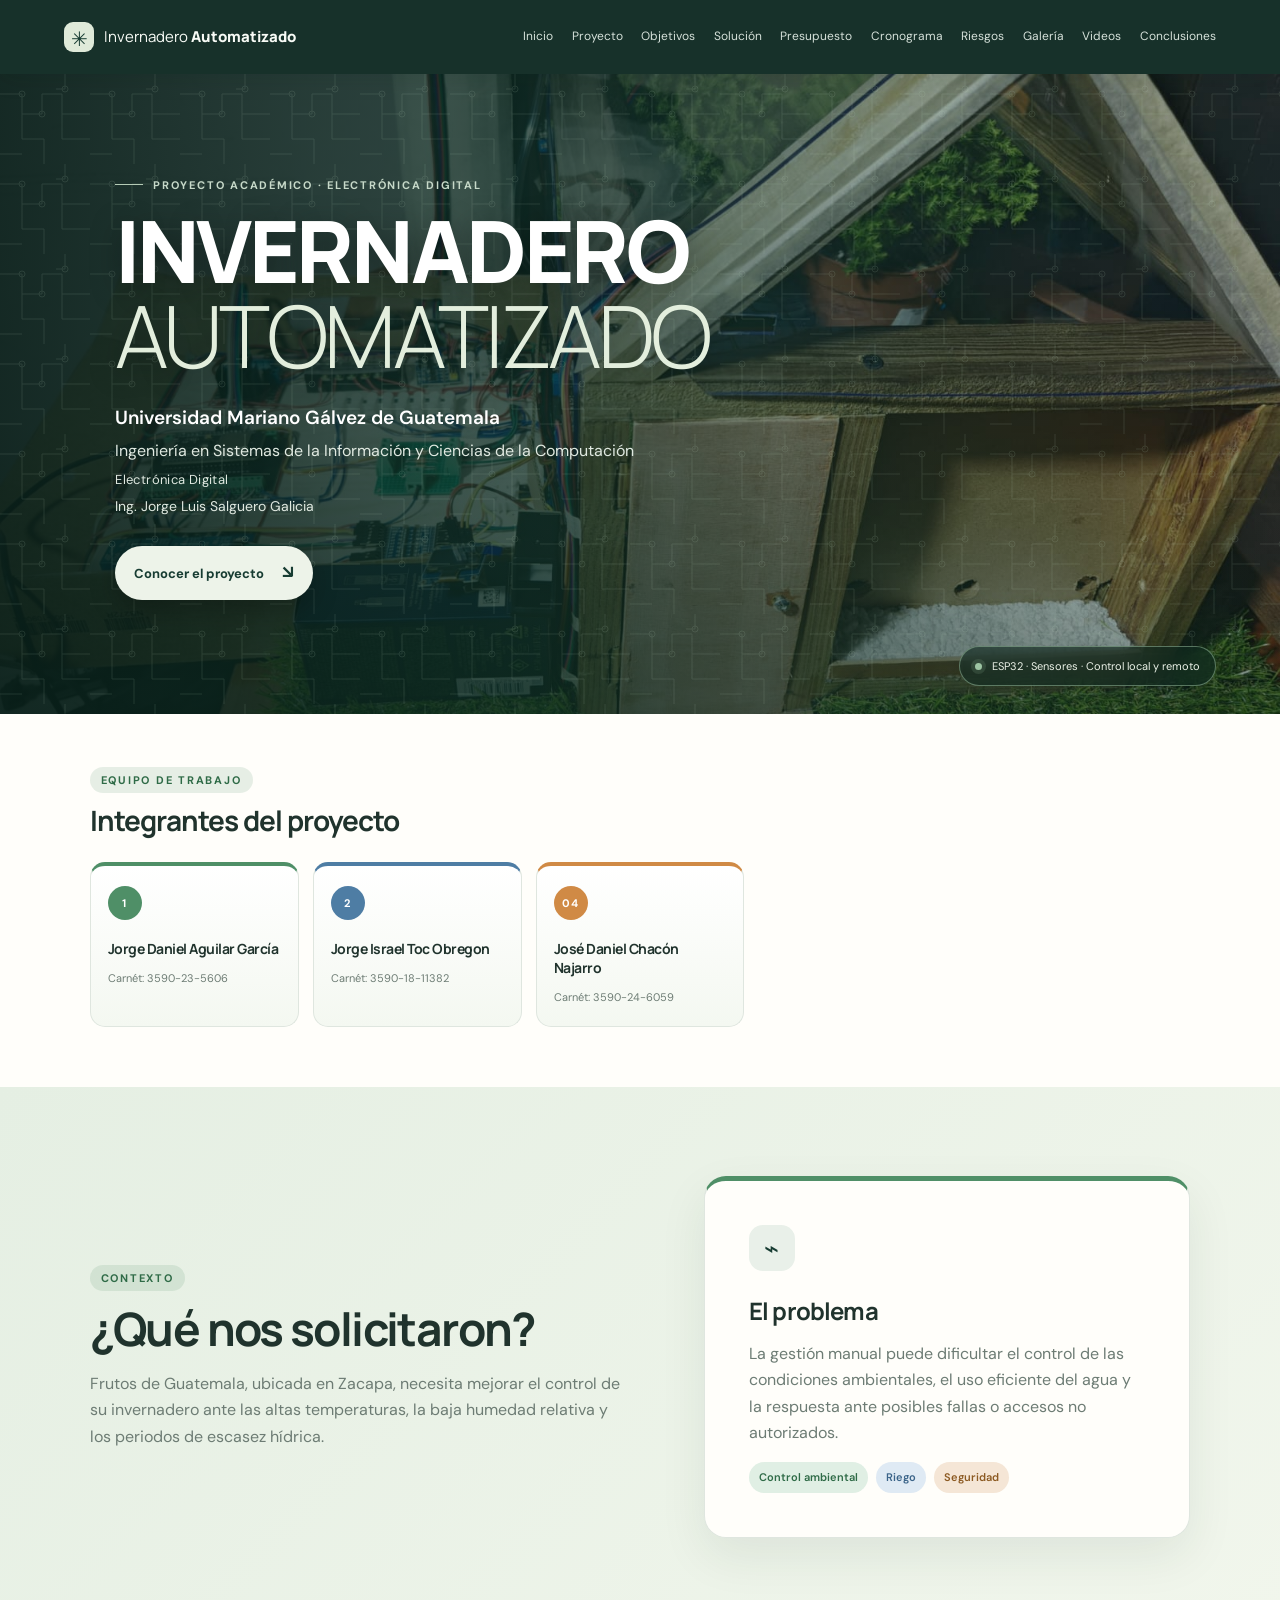
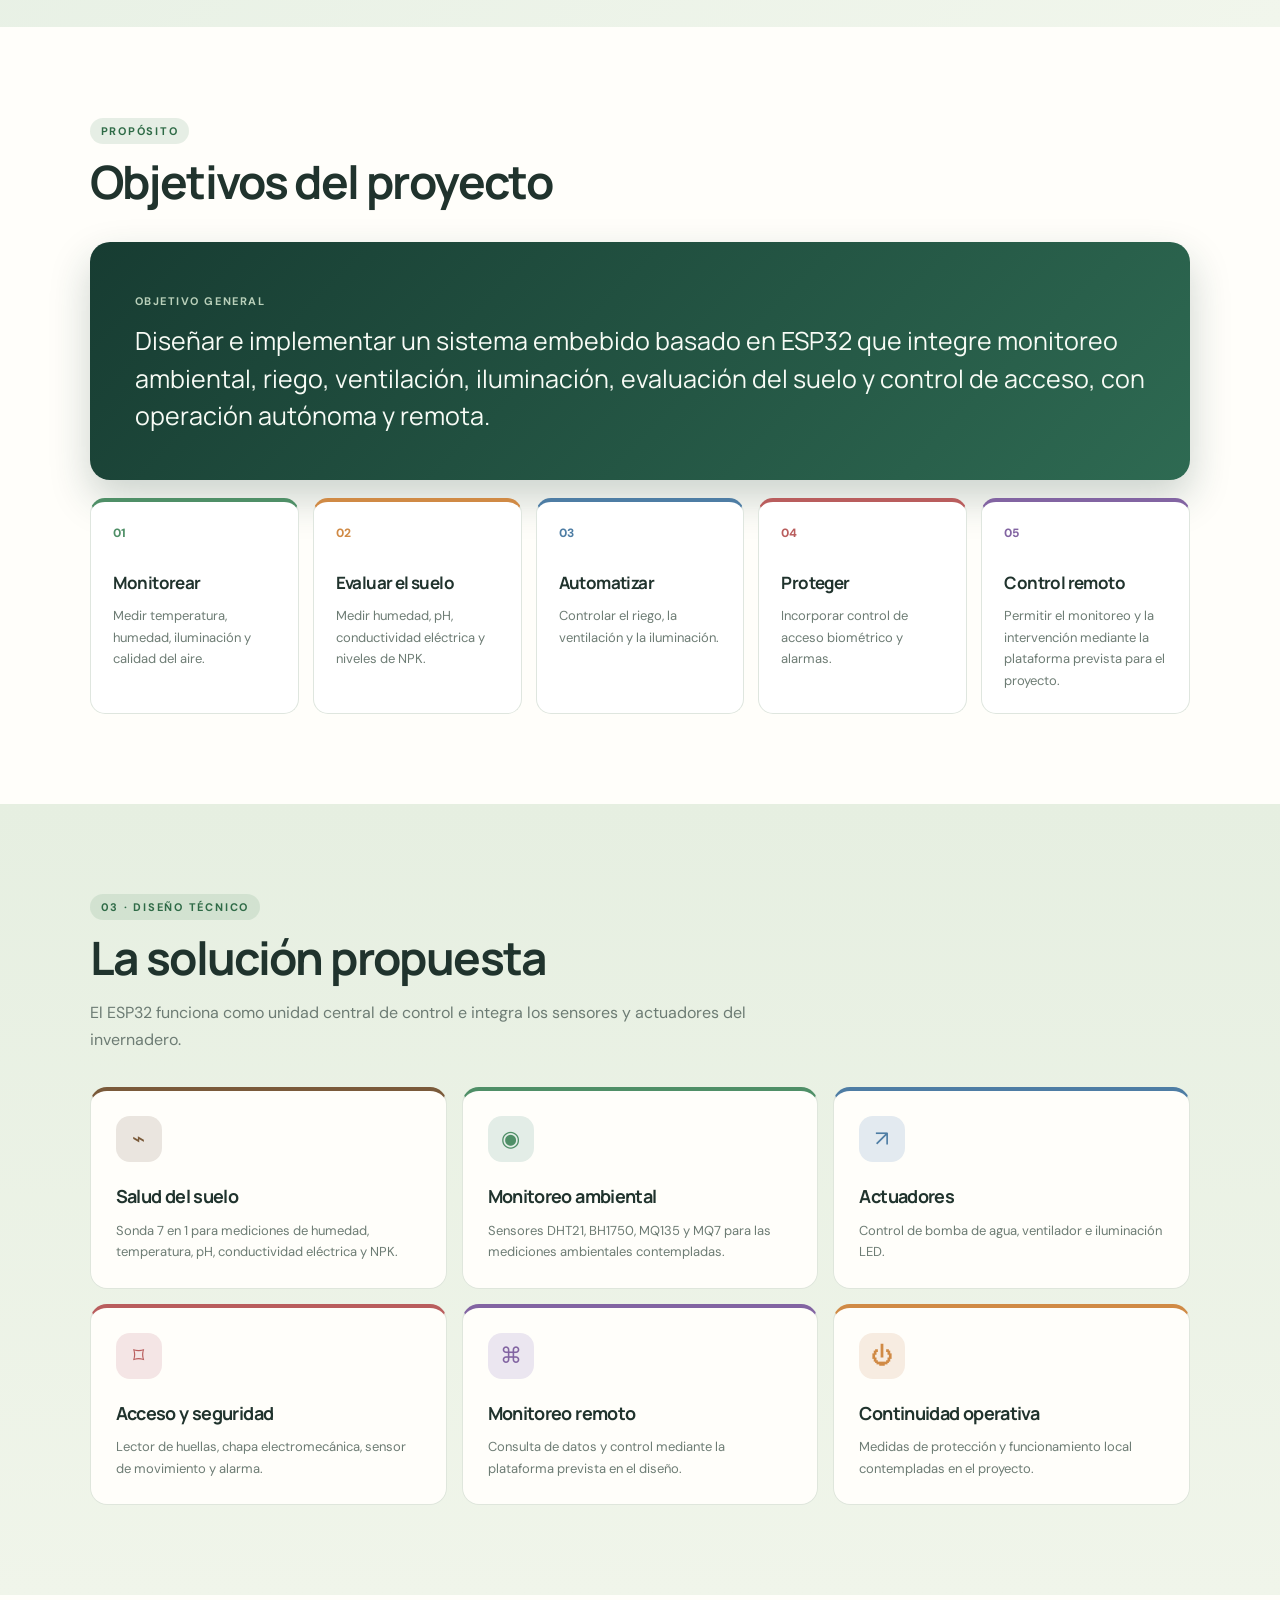
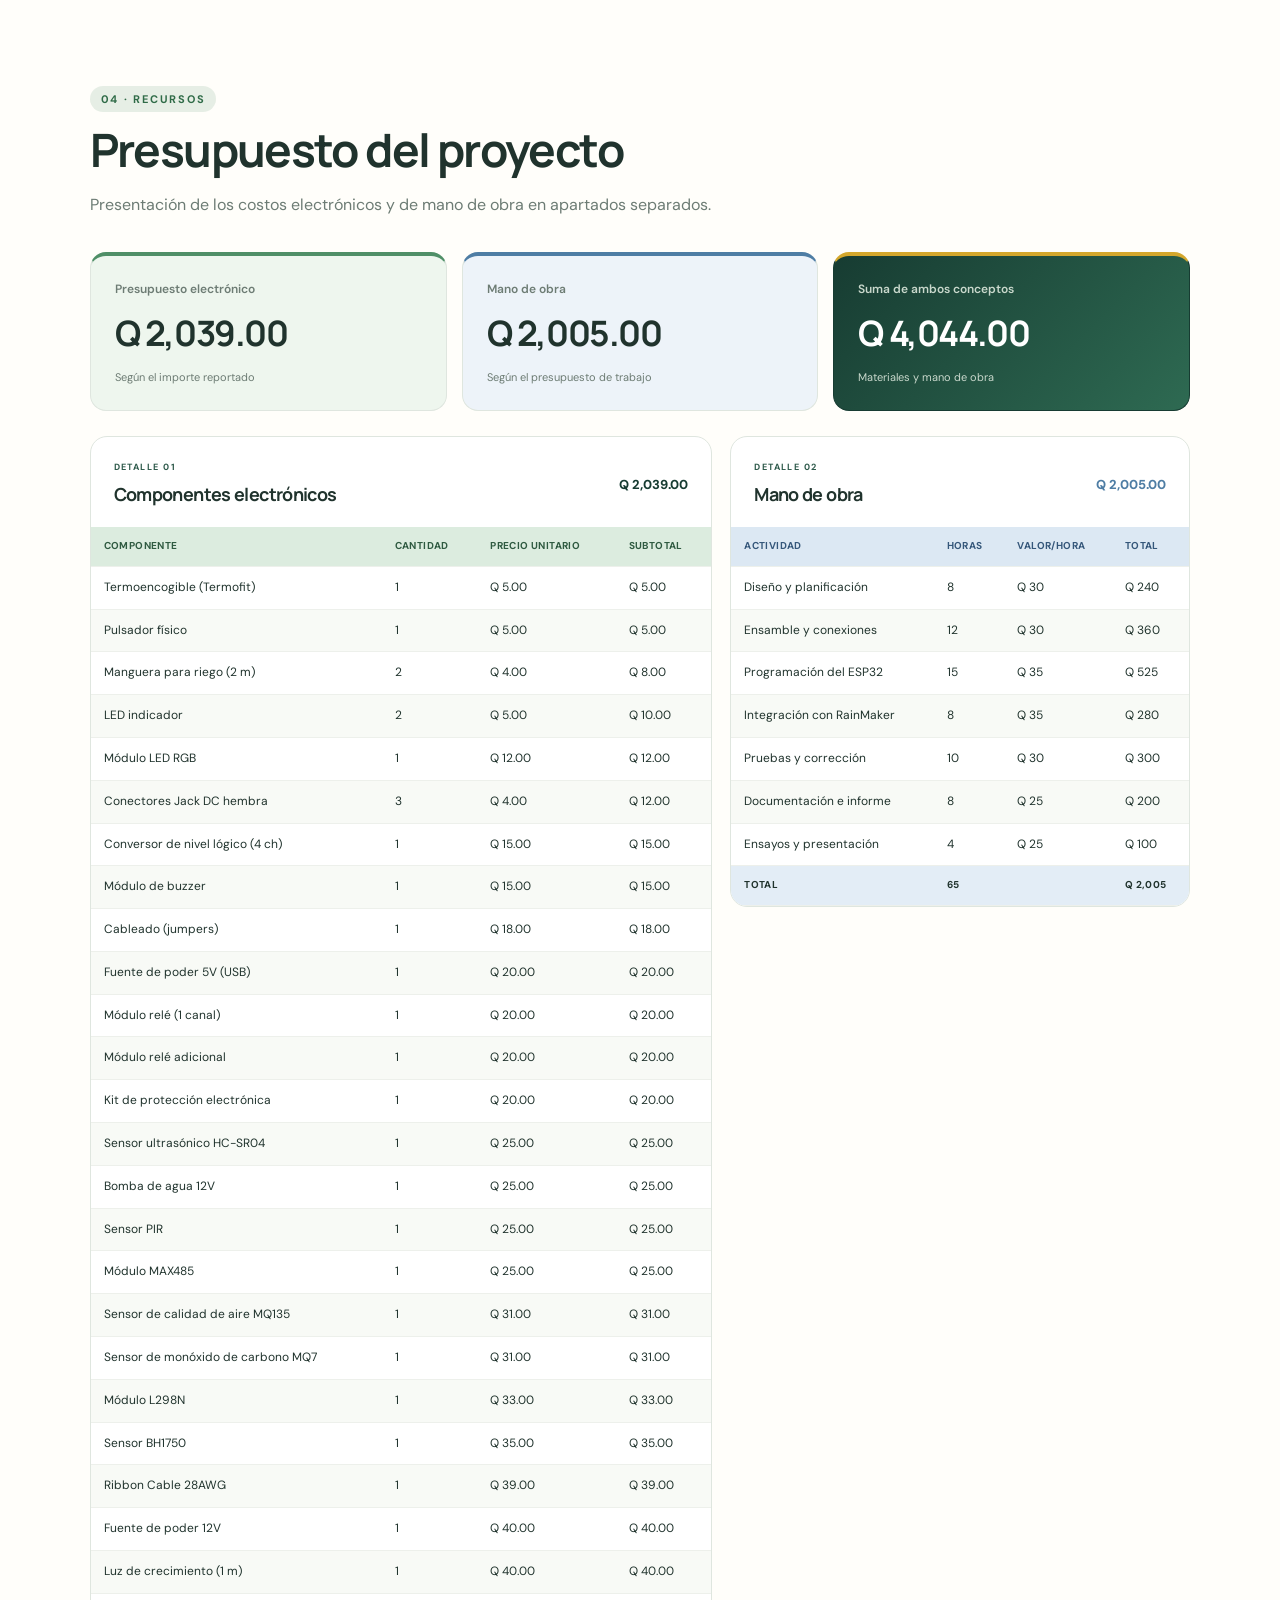
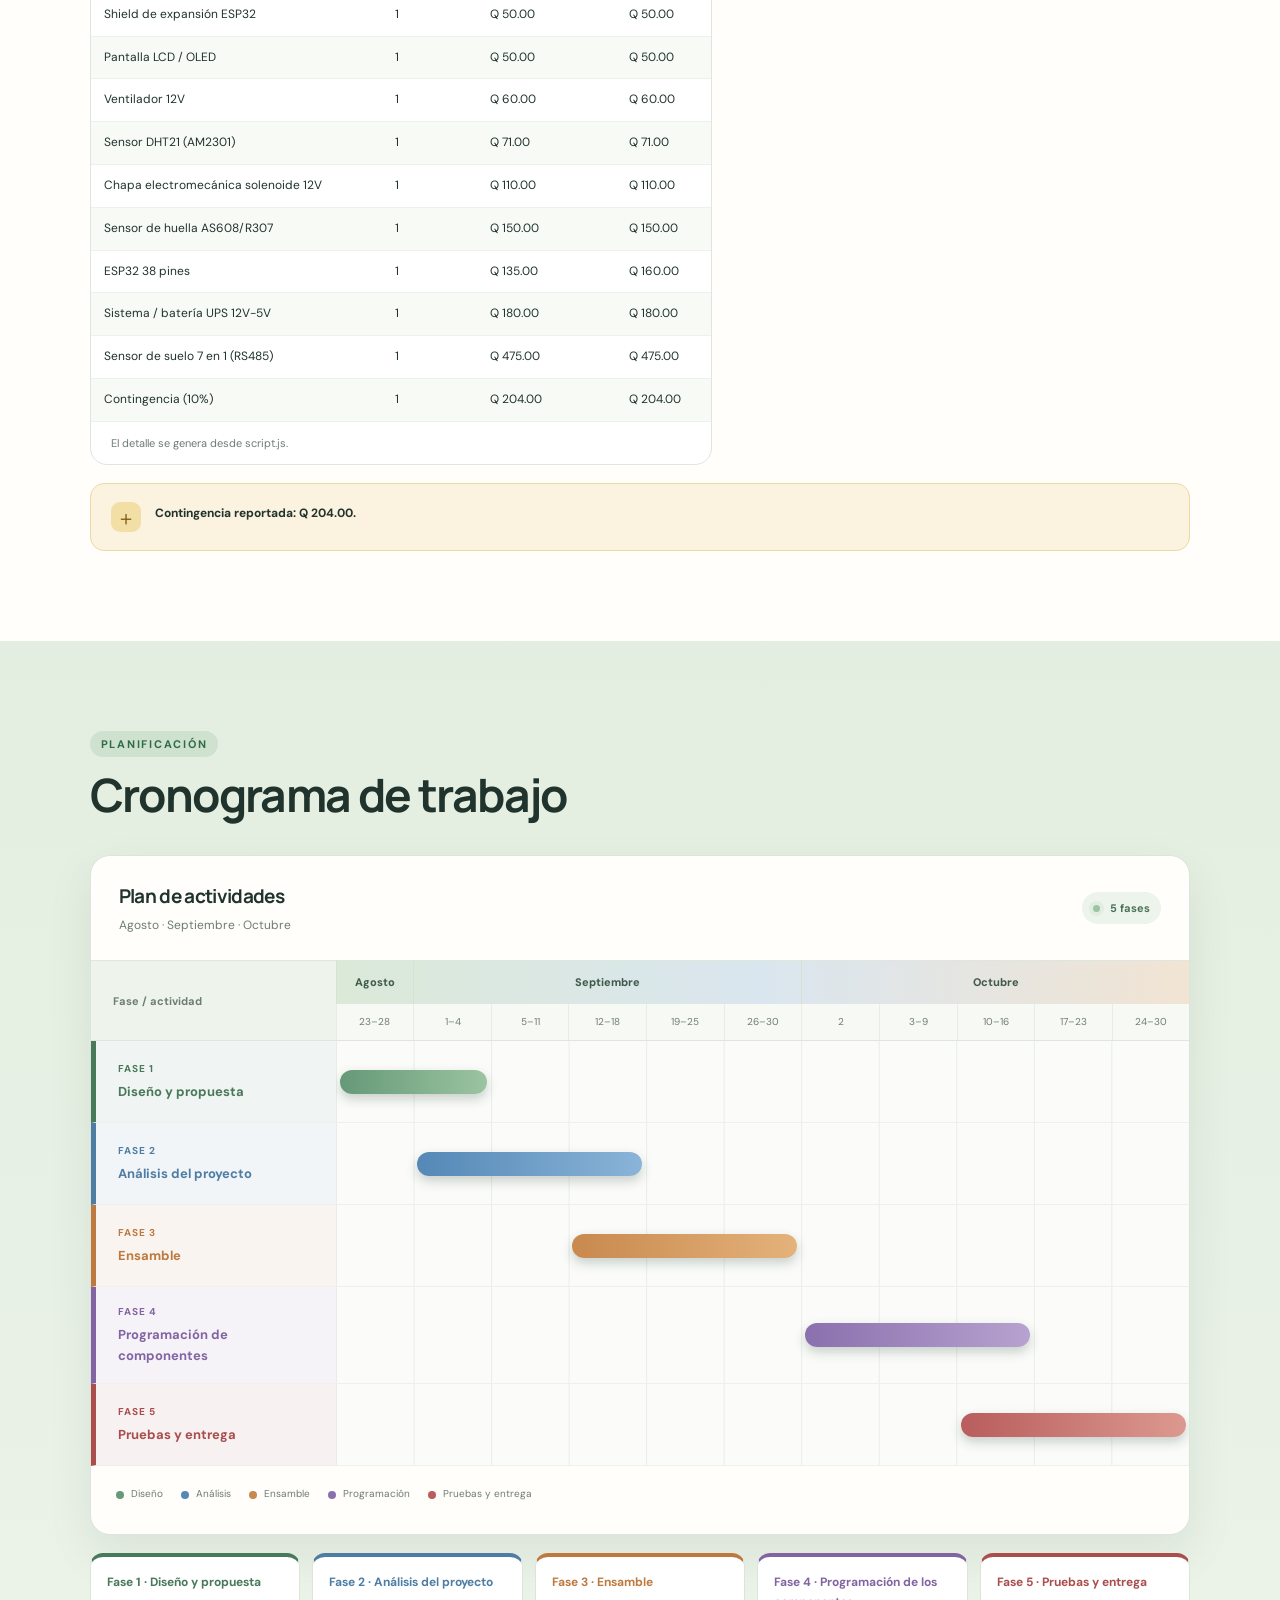
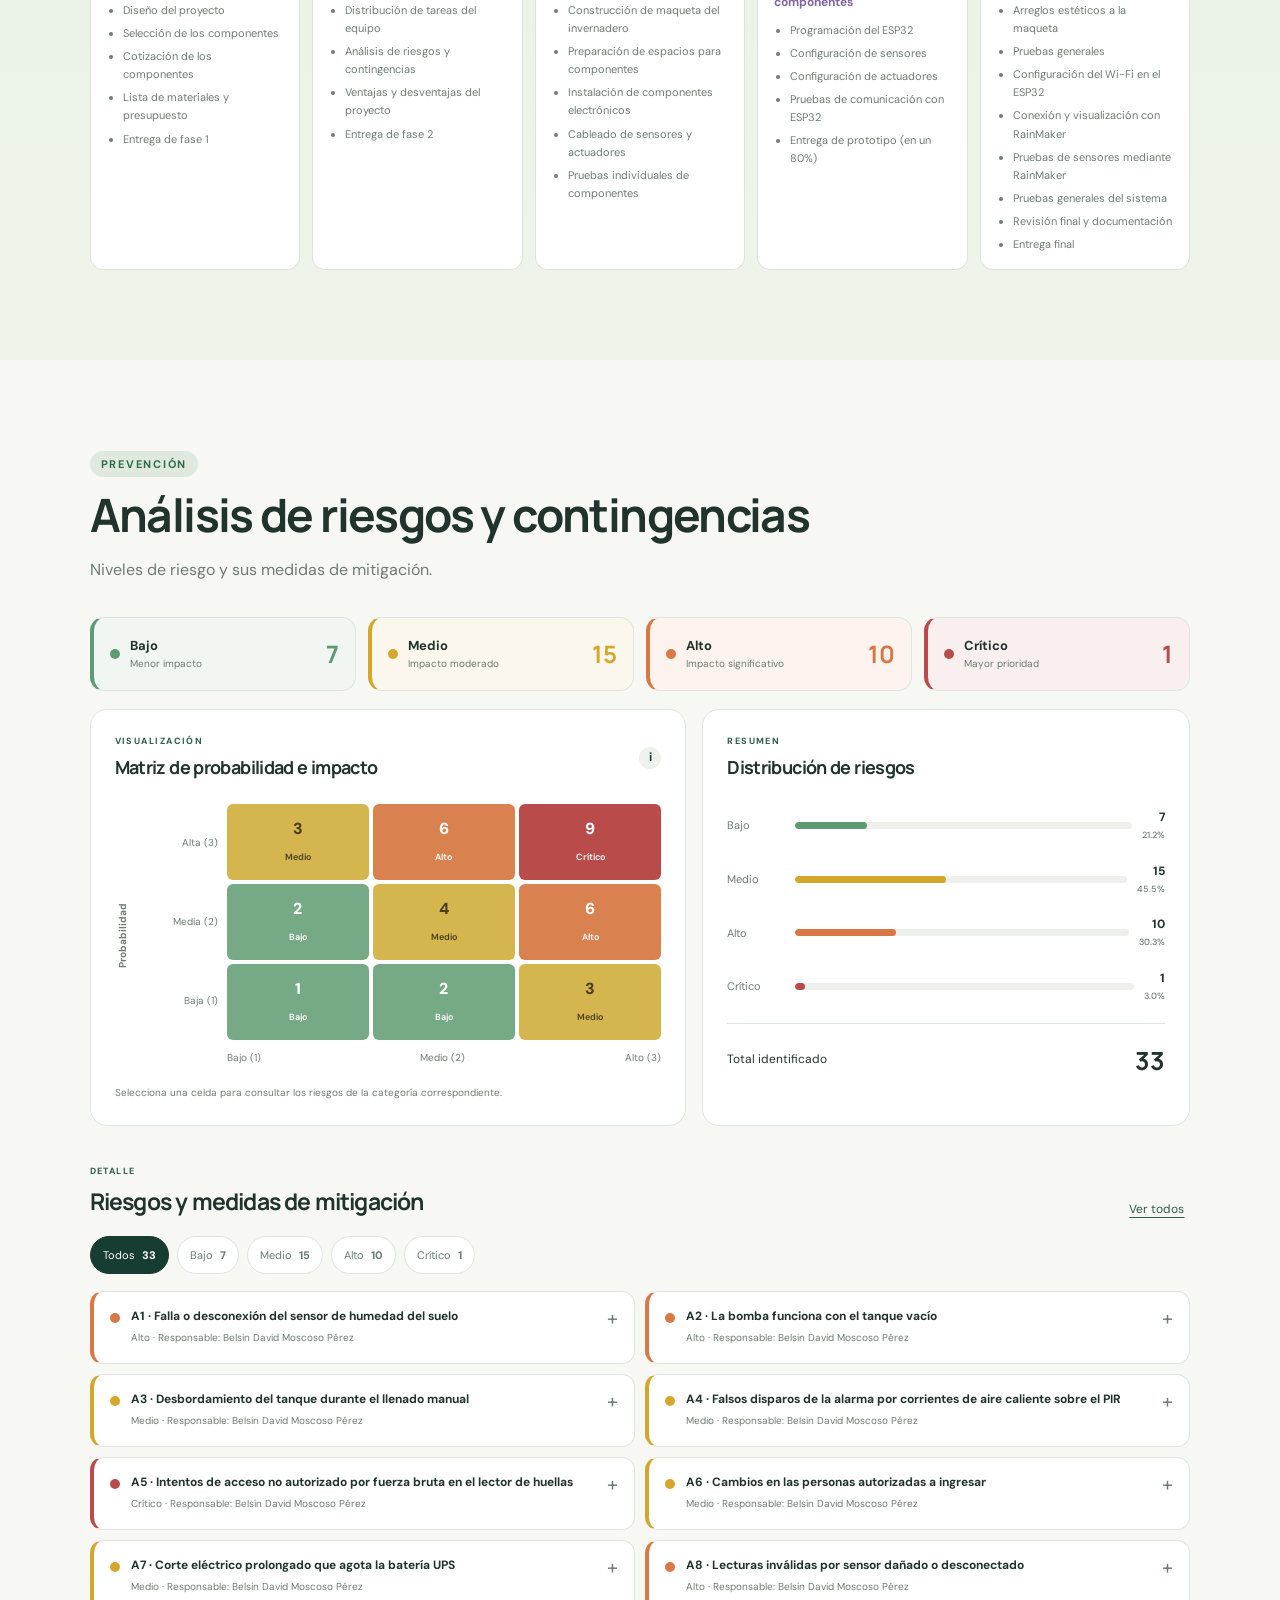
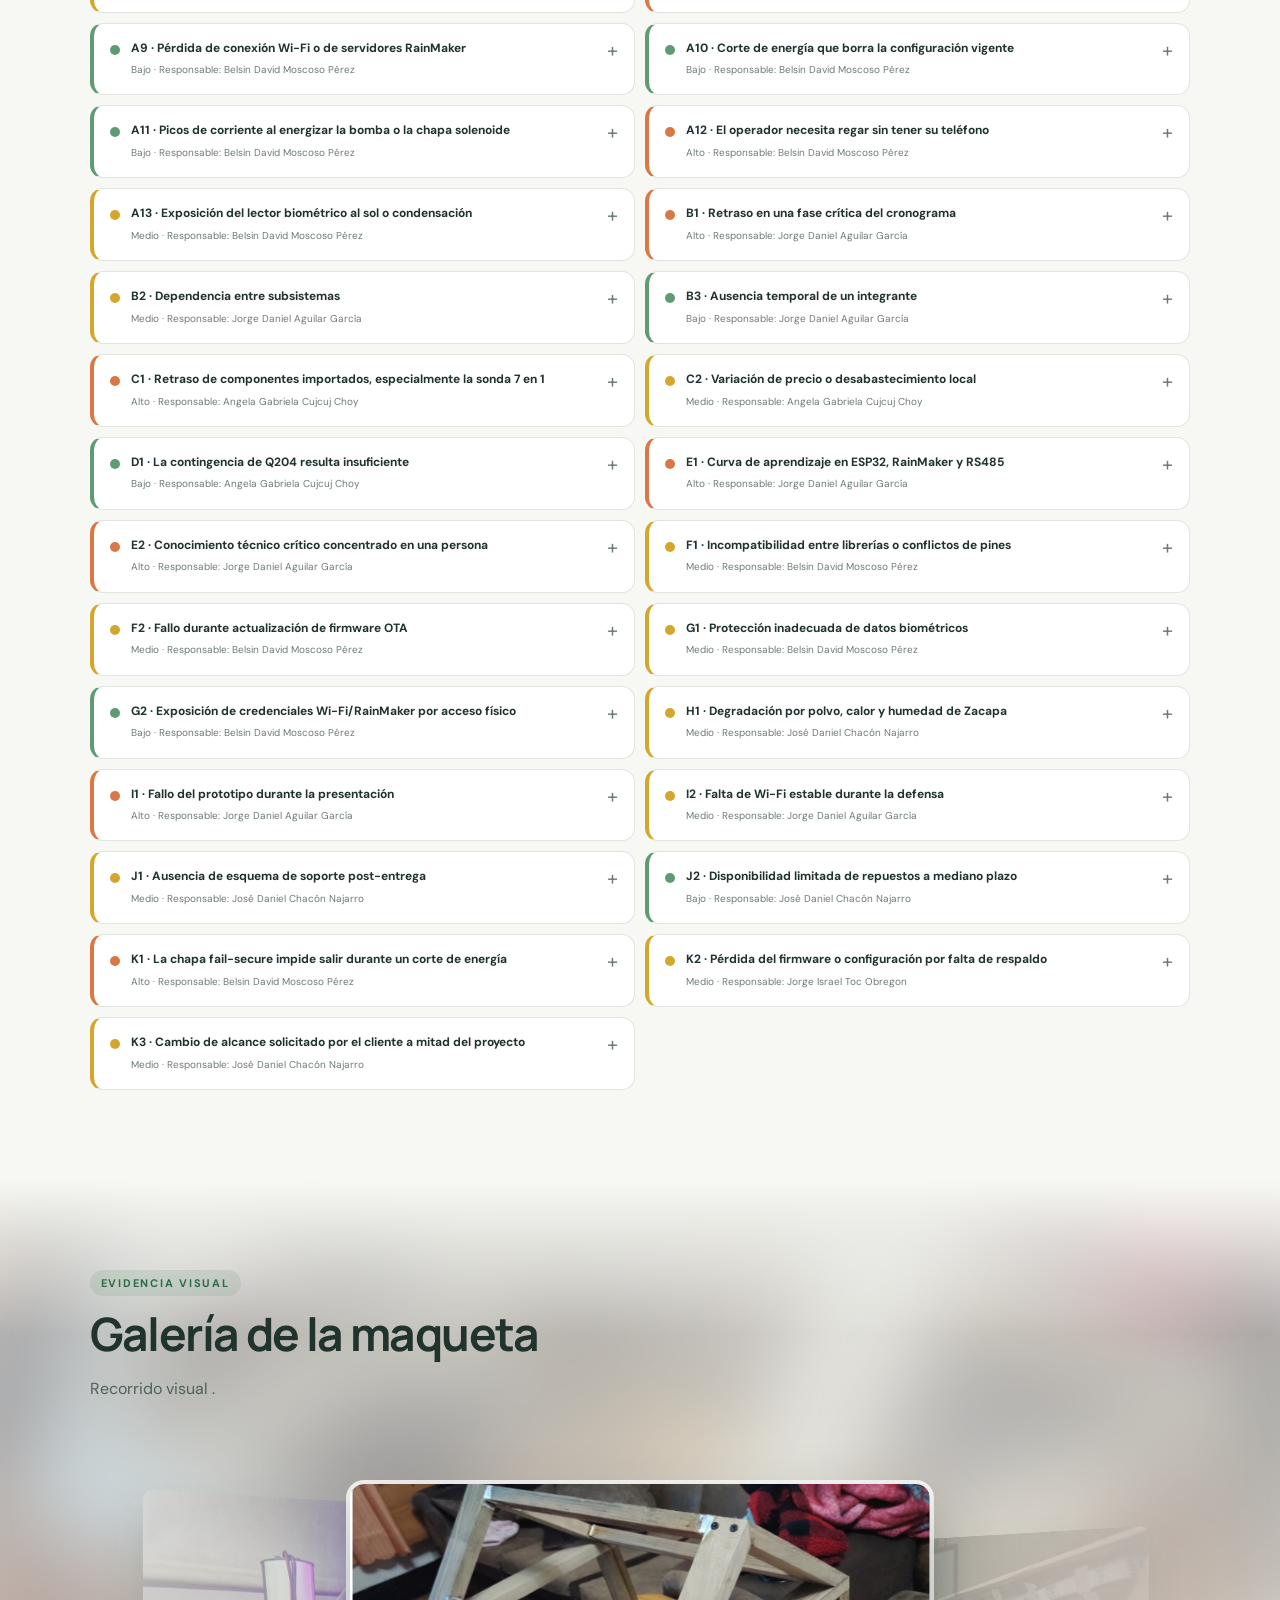
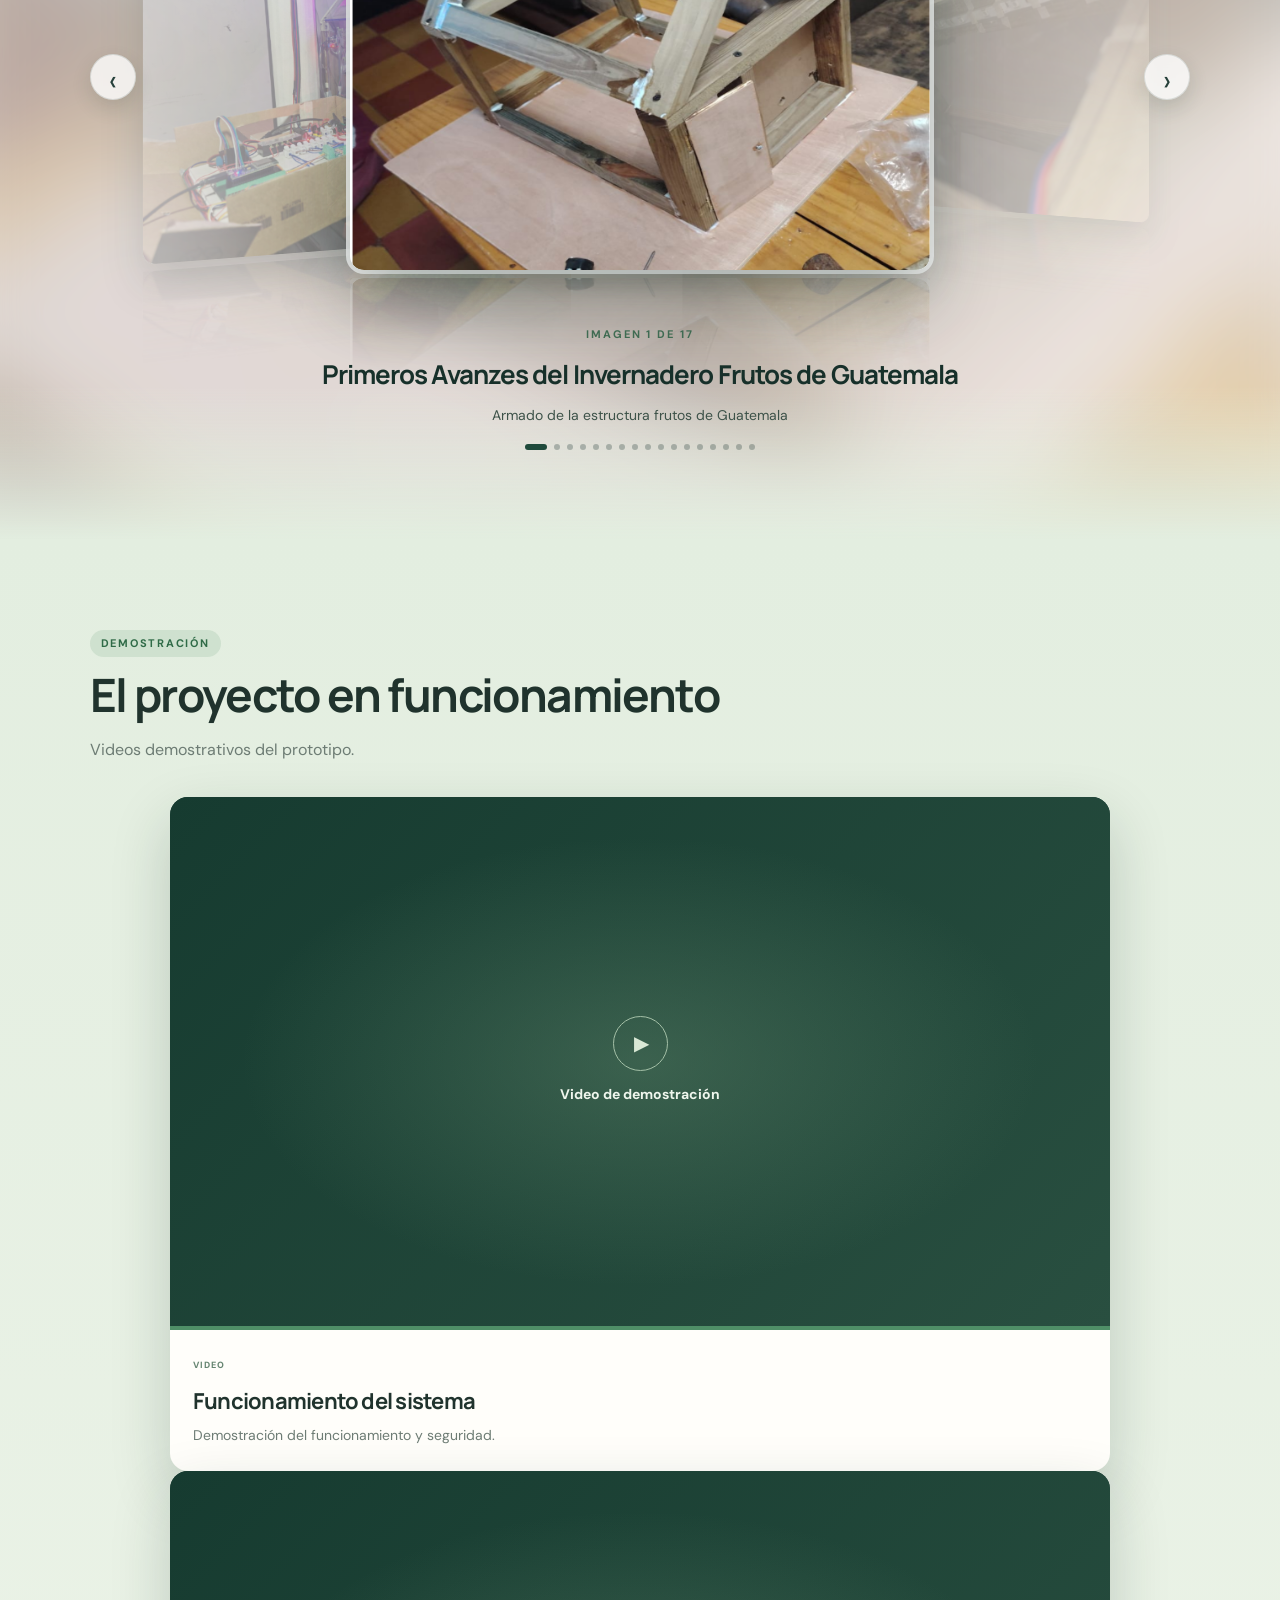
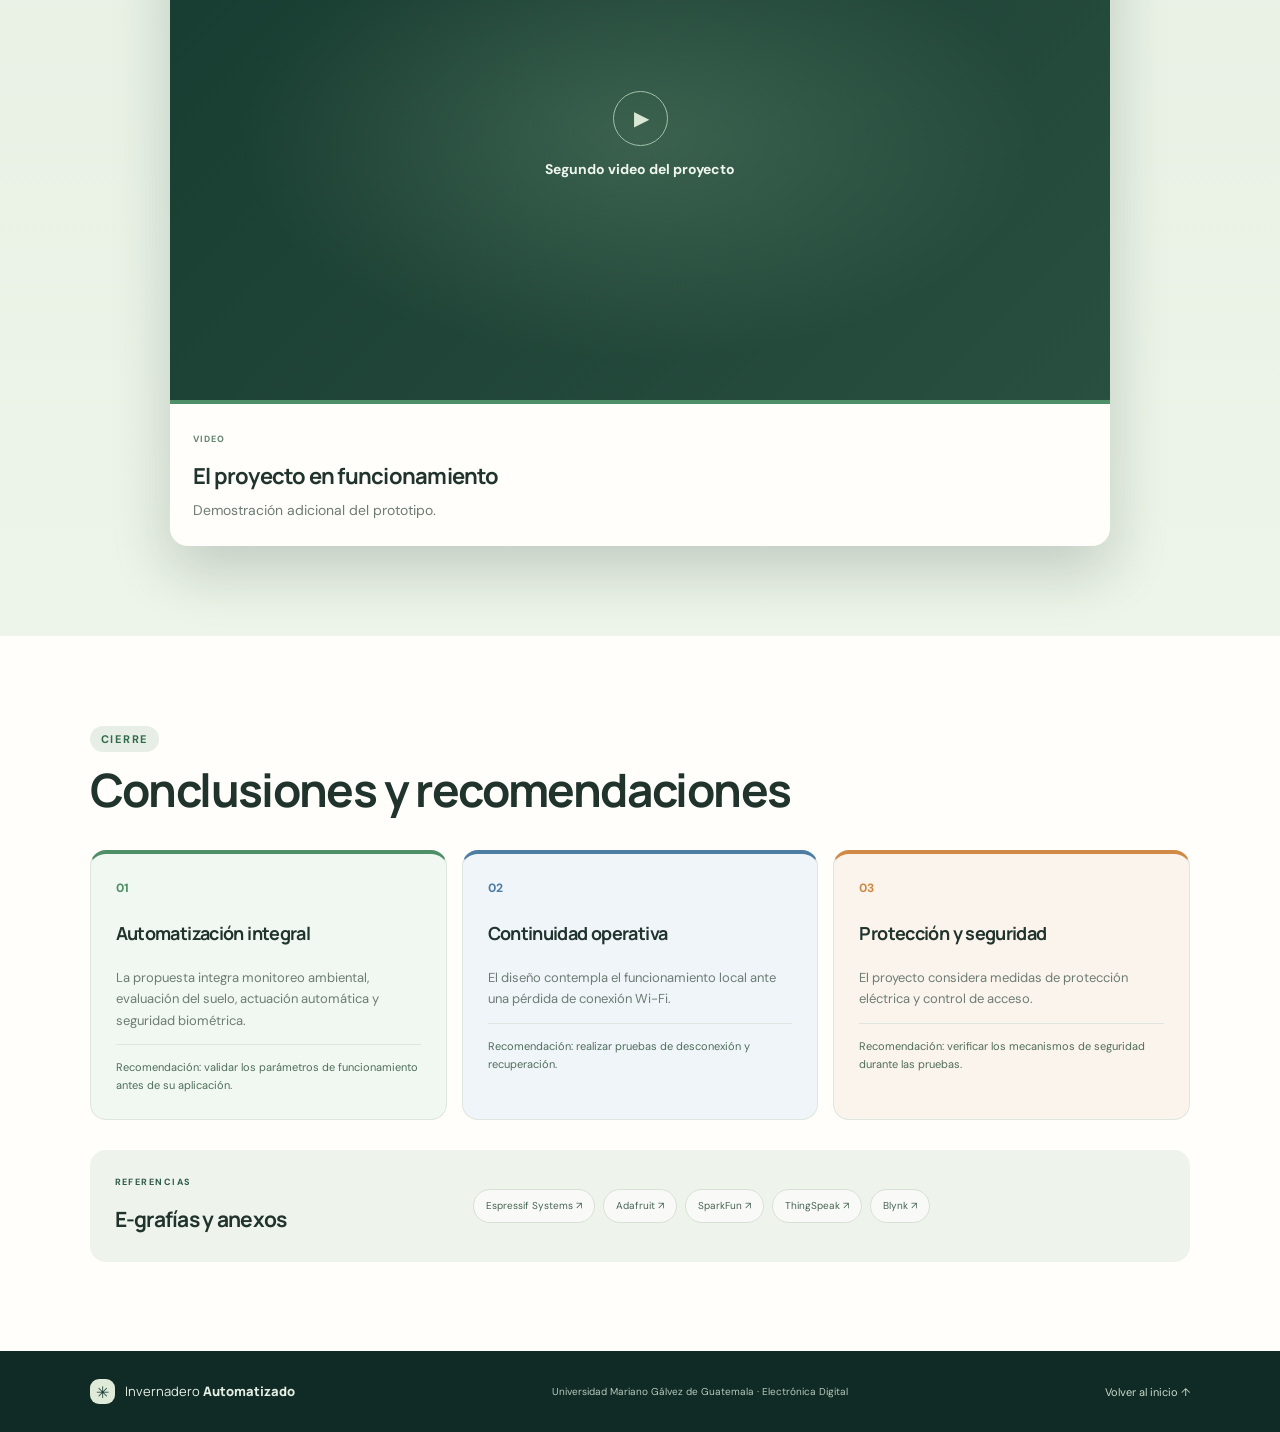
==== index.html @ 91f81145 "Primer version del sitio Invernadero" ====
<!DOCTYPE html>
<html lang="es">
<head>
  <meta charset="UTF-8">
  <meta name="viewport" content="width=device-width, initial-scale=1.0">
  <meta name="description" content="Proyecto académico Invernadero Automatizado de la Universidad Mariano Gálvez de Guatemala.">
  <title>Invernadero Automatizado</title>

  <!-- Tipografías -->
  <link rel="preconnect" href="https://fonts.googleapis.com">
  <link rel="preconnect" href="https://fonts.gstatic.com" crossorigin>
  <link href="https://fonts.googleapis.com/css2?family=DM+Sans:wght@400;500;600;700&family=Manrope:wght@400;500;600;700;800&display=swap" rel="stylesheet">

  <!-- Estilos: primero el original, después las mejoras -->
  <link rel="stylesheet" href="style.css">
  <link rel="stylesheet" href="mejoras.css">
     <link rel="stylesheet" href="galeria.css">
</head>

<body>

  <!-- MENÚ PRINCIPAL -->
  <header class="site-header">
    <a class="brand" href="#inicio">
      <span class="brand-mark">✳</span>
      <span>Invernadero <b>Automatizado</b></span>
    </a>

    <button class="menu-toggle" id="menuToggle" aria-label="Abrir menú" aria-expanded="false">☰</button>

    <nav class="main-nav" id="mainNav">
      <a href="#inicio">Inicio</a>
      <a href="#proyecto">Proyecto</a>
      <a href="#objetivos">Objetivos</a>
      <a href="#solucion">Solución</a>
      <a href="#presupuesto">Presupuesto</a>
      <a href="#cronograma">Cronograma</a>
      <a href="#riesgos">Riesgos</a>
      <a href="#galeria">Galería</a>
      <a href="#videos">Videos</a>
      <a href="#conclusiones">Conclusiones</a>
    </nav>
  </header>

  <main>

    <!-- PORTADA -->
    <section class="hero" id="inicio">
      <div class="hero-shade"></div>

      <div class="hero-content">
        <p class="eyebrow">
          <span class="eyebrow-line"></span>
          Proyecto académico · Electrónica Digital
        </p>

        <h1>
          Invernadero<br>
          <span>Automatizado</span>
        </h1>

        <p class="university">Universidad Mariano Gálvez de Guatemala</p>
        <p class="degree">Ingeniería en Sistemas de la Información y Ciencias de la Computación</p>
        <p class="course">Electrónica Digital</p>
        <p class="teacher">Ing. Jorge Luis Salguero Galicia</p>

        <a class="button button-light" href="#proyecto">
          Conocer el proyecto <span>↘</span>
        </a>
      </div>

      <div class="hero-note">
        <span class="pulse"></span>
        ESP32 · Sensores · Control local y remoto
      </div>
    </section>

    <!-- INTEGRANTES -->
    <section class="section team-section">
      <div class="section-heading compact">
        <p class="eyebrow">Equipo de trabajo</p>
        <h2>Integrantes del proyecto</h2>
      </div>

      <div class="team-grid">
        <article class="team-card">
          <span class="team-number">1</span>
          <h3>Jorge Daniel Aguilar García</h3>
          <p>Carnét: 3590-23-5606</p>
        </article>
        <article class="team-card">
          <span class="team-number">2</span>
          <h3>Jorge Israel Toc Obregon</h3>
          <p>Carnét: 3590-18-11382</p>
        </article>
        <!-- 
          <article class="team-card">
          <span class="team-number">03</span>
          <h3>Angela Gabriela Cujcuj Choy</h3>
          <p>Carnét: 3590-24-7708</p>
        </article>
         --> 
        <article class="team-card">
          <span class="team-number">04</span>
          <h3>José Daniel Chacón Najarro</h3>
          <p>Carnét: 3590-24-6059</p>
        </article>
        <!-- 
        <article class="team-card">
          <span class="team-number">05</span>
          <h3>Belsin David Moscoso Pérez</h3>
          <p>Carnét: 3590-22-12924</p>
        </article>
        -->
      </div>
    </section>

    <!-- DESCRIPCIÓN DEL PROYECTO -->
    <section class="section section-grid" id="proyecto">
      <div class="section-heading">
        <p class="eyebrow"> Contexto</p>
        <h2>¿Qué nos solicitaron?</h2>
        <p>
          Frutos de Guatemala, ubicada en Zacapa, necesita mejorar
          el control de su invernadero ante las altas temperaturas,
          la baja humedad relativa y los periodos de escasez hídrica.
        </p>
      </div>

      <div class="content-panel">
        <div class="panel-icon">⌁</div>
        <h3>El problema</h3>
        <p>
          La gestión manual puede dificultar el control de las
          condiciones ambientales, el uso eficiente del agua y
          la respuesta ante posibles fallas o accesos no autorizados.
        </p>
        <div class="tag-row">
          <span>Control ambiental</span>
          <span>Riego</span>
          <span>Seguridad</span>
        </div>
      </div>
    </section>

    <!-- OBJETIVOS -->
    <section class="section objectives-section" id="objetivos">
      <div class="section-heading">
        <p class="eyebrow"> Propósito</p>
        <h2>Objetivos del proyecto</h2>
      </div>

      <div class="objective-feature">
        <span class="feature-label">Objetivo general</span>
        <p>
          Diseñar e implementar un sistema embebido basado en ESP32
          que integre monitoreo ambiental, riego, ventilación,
          iluminación, evaluación del suelo y control de acceso,
          con operación autónoma y remota.
        </p>
      </div>

      <div class="objective-grid">
        <article class="objective-card">
          <span>01</span>
          <h3>Monitorear</h3>
          <p>Medir temperatura, humedad, iluminación y calidad del aire.</p>
        </article>
        <article class="objective-card">
          <span>02</span>
          <h3>Evaluar el suelo</h3>
          <p>Medir humedad, pH, conductividad eléctrica y niveles de NPK.</p>
        </article>
        <article class="objective-card">
          <span>03</span>
          <h3>Automatizar</h3>
          <p>Controlar el riego, la ventilación y la iluminación.</p>
        </article>
        <article class="objective-card">
          <span>04</span>
          <h3>Proteger</h3>
          <p>Incorporar control de acceso biométrico y alarmas.</p>
        </article>
        <article class="objective-card">
          <span>05</span>
          <h3>Control remoto</h3>
          <p>
            Permitir el monitoreo y la intervención mediante
            la plataforma prevista para el proyecto.
          </p>
        </article>
      </div>
    </section>

    <!-- SOLUCIÓN TÉCNICA -->
    <section class="section solution-section" id="solucion">
      <div class="section-heading">
        <p class="eyebrow">03 · Diseño técnico</p>
        <h2>La solución propuesta</h2>
        <p>
          El ESP32 funciona como unidad central de control e integra
          los sensores y actuadores del invernadero.
        </p>
      </div>

      <div class="system-grid">
        <article class="system-card">
          <div class="system-symbol">⌁</div>
          <h3>Salud del suelo</h3>
          <p>Sonda 7 en 1 para mediciones de humedad, temperatura, pH, conductividad eléctrica y NPK.</p>
        </article>
        <article class="system-card">
          <div class="system-symbol">◉</div>
          <h3>Monitoreo ambiental</h3>
          <p>Sensores DHT21, BH1750, MQ135 y MQ7 para las mediciones ambientales contempladas.</p>
        </article>
        <article class="system-card">
          <div class="system-symbol">↗</div>
          <h3>Actuadores</h3>
          <p>Control de bomba de agua, ventilador e iluminación LED.</p>
        </article>
        <article class="system-card">
          <div class="system-symbol">⌑</div>
          <h3>Acceso y seguridad</h3>
          <p>Lector de huellas, chapa electromecánica, sensor de movimiento y alarma.</p>
        </article>
        <article class="system-card">
          <div class="system-symbol">⌘</div>
          <h3>Monitoreo remoto</h3>
          <p>Consulta de datos y control mediante la plataforma prevista en el diseño.</p>
        </article>
        <article class="system-card">
          <div class="system-symbol">⏻</div>
          <h3>Continuidad operativa</h3>
          <p>Medidas de protección y funcionamiento local contempladas en el proyecto.</p>
        </article>
      </div>
    </section>

    <!-- PRESUPUESTO -->
    <section class="section budget-section" id="presupuesto">
      <div class="section-heading">
        <p class="eyebrow">04 · Recursos</p>
        <h2>Presupuesto del proyecto</h2>
        <p>
          Presentación de los costos electrónicos y de mano de obra
          en apartados separados.
        </p>
      </div>

      <div class="budget-summary">
        <article class="metric-card">
          <span class="metric-label">Presupuesto electrónico</span>
          <strong>Q 2,039.00</strong>
          <small>Según el importe reportado</small>
        </article>
        <article class="metric-card">
          <span class="metric-label">Mano de obra</span>
          <strong>Q 2,005.00</strong>
          <small>Según el presupuesto de trabajo</small>
        </article>
        <article class="metric-card metric-dark">
          <span class="metric-label">Suma de ambos conceptos</span>
          <strong>Q 4,044.00</strong>
          <small>Materiales y mano de obra</small>
        </article>
      </div>

      <div class="budget-columns">

        <div class="table-card">
          <div class="table-heading">
            <div>
              <p class="eyebrow">Detalle 01</p>
              <h3>Componentes electrónicos</h3>
            </div>
            <span class="table-total">Q 2,039.00</span>
          </div>

          <div class="table-scroll">
            <table>
              <thead>
                <tr>
                  <th>Componente</th>
                  <th>Cantidad</th>
                  <th>Precio unitario</th>
                  <th>Subtotal</th>
                </tr>
              </thead>
              <tbody id="materialsTable">
                <!-- JavaScript genera las filas del presupuesto. -->
              </tbody>
            </table>
          </div>

          <p class="table-note">El detalle se genera desde script.js.</p>
        </div>

        <div class="table-card labor-card">
          <div class="table-heading">
            <div>
              <p class="eyebrow">Detalle 02</p>
              <h3>Mano de obra</h3>
            </div>
            <span class="table-total">Q 2,005.00</span>
          </div>

          <div class="table-scroll">
            <table>
              <thead>
                <tr>
                  <th>Actividad</th>
                  <th>Horas</th>
                  <th>Valor/hora</th>
                  <th>Total</th>
                </tr>
              </thead>
              <tbody>
                <tr><td>Diseño y planificación</td><td>8</td><td>Q 30</td><td>Q 240</td></tr>
                <tr><td>Ensamble y conexiones</td><td>12</td><td>Q 30</td><td>Q 360</td></tr>
                <tr><td>Programación del ESP32</td><td>15</td><td>Q 35</td><td>Q 525</td></tr>
                <tr><td>Integración con RainMaker</td><td>8</td><td>Q 35</td><td>Q 280</td></tr>
                <tr><td>Pruebas y corrección</td><td>10</td><td>Q 30</td><td>Q 300</td></tr>
                <tr><td>Documentación e informe</td><td>8</td><td>Q 25</td><td>Q 200</td></tr>
                <tr><td>Ensayos y presentación</td><td>4</td><td>Q 25</td><td>Q 100</td></tr>
              </tbody>
              <tfoot>
                <tr>
                  <th>Total</th>
                  <th>65</th>
                  <th></th>
                  <th>Q 2,005</th>
                </tr>
              </tfoot>
            </table>
          </div>
        </div>

      </div>

      <div class="contingency-note">
        <span class="note-icon">＋</span>
        <p>
          <b>Contingencia reportada: Q 204.00.</b>
        </p>
      </div>
    </section>

    <!-- CRONOGRAMA GANTT -->
    <section class="section gantt-section" id="cronograma">
      <div class="section-heading">
        <p class="eyebrow">Planificación</p>
        <h2>Cronograma de trabajo</h2>
        <p>
        </p>
      </div>

      <div class="gantt-card">

        <div class="gantt-toolbar">
          <div>
            <h3>Plan de actividades</h3>
            <p>Agosto · Septiembre · Octubre</p>
          </div>
          <span class="gantt-badge">
            <span class="pulse"></span>
            5 fases
          </span>
        </div>

        <div class="gantt-scroll">
          <div class="gantt-grid">

            <div class="gantt-corner">Fase / actividad</div>

            <div class="gantt-months">
              <span>Agosto</span>
              <span>Septiembre</span>
              <span>Octubre</span>
            </div>

            <div class="gantt-periods">
              <span>23–28</span>
              <span>1–4</span>
              <span>5–11</span>
              <span>12–18</span>
              <span>19–25</span>
              <span>26–30</span>
              <span>2</span>
              <span>3–9</span>
              <span>10–16</span>
              <span>17–23</span>
              <span>24–30</span>
            </div>

            <div class="gantt-phase phase-one">
              <b>FASE 1</b>
              <span>Diseño y propuesta</span>
            </div>
            <div class="gantt-track">
              <i class="gantt-bar bar-one" style="--start:0;--span:2" title="Diseño y propuesta"></i>
            </div>

            <div class="gantt-phase phase-two">
              <b>FASE 2</b>
              <span>Análisis del proyecto</span>
            </div>
            <div class="gantt-track">
              <i class="gantt-bar bar-two" style="--start:1;--span:3" title="Análisis del proyecto"></i>
            </div>

            <div class="gantt-phase phase-three">
              <b>FASE 3</b>
              <span>Ensamble</span>
            </div>
            <div class="gantt-track">
              <i class="gantt-bar bar-three" style="--start:3;--span:3" title="Ensamble"></i>
            </div>

            <div class="gantt-phase phase-four">
              <b>FASE 4</b>
              <span>Programación de componentes</span>
            </div>
            <div class="gantt-track">
              <i class="gantt-bar bar-four" style="--start:6;--span:3" title="Programación de componentes"></i>
            </div>

            <div class="gantt-phase phase-five">
              <b>FASE 5</b>
              <span>Pruebas y entrega</span>
            </div>
            <div class="gantt-track">
              <i class="gantt-bar bar-five" style="--start:8;--span:3" title="Pruebas y entrega"></i>
            </div>

          </div>
        </div>

        <div class="gantt-legend">
          <span><i class="legend-dot dot-one"></i> Diseño</span>
          <span><i class="legend-dot dot-two"></i> Análisis</span>
          <span><i class="legend-dot dot-three"></i> Ensamble</span>
          <span><i class="legend-dot dot-four"></i> Programación</span>
          <span><i class="legend-dot dot-five"></i> Pruebas y entrega</span>
        </div>

        <p class="source-note">
        </p>
      </div>

      <div class="phase-details" id="phaseDetails">
        <!-- JavaScript genera las actividades de cada fase. -->
      </div>
    </section>

    <!-- MATRIZ Y LISTADO DE RIESGOS -->
    <section class="section risks-section" id="riesgos">
      <div class="section-heading">
        <p class="eyebrow"> Prevención</p>
        <h2>Análisis de riesgos y contingencias</h2>
        <p>
          Niveles de riesgo y sus medidas de mitigación.
        </p>
      </div>

      <div class="risk-levels">
        <div class="risk-level risk-low">
          <span class="risk-dot"></span>
          <div><b>Bajo</b><small>Menor impacto</small></div>
          <strong>7</strong>
        </div>
        <div class="risk-level risk-medium">
          <span class="risk-dot"></span>
          <div><b>Medio</b><small>Impacto moderado</small></div>
          <strong>15</strong>
        </div>
        <div class="risk-level risk-high">
          <span class="risk-dot"></span>
          <div><b>Alto</b><small>Impacto significativo</small></div>
          <strong>10</strong>
        </div>
        <div class="risk-level risk-critical">
          <span class="risk-dot"></span>
          <div><b>Crítico</b><small>Mayor prioridad</small></div>
          <strong>1</strong>
        </div>
      </div>

      <div class="risk-dashboard">

        <div class="matrix-card">
          <div class="subheading">
            <div>
              <p class="eyebrow">Visualización</p>
              <h3>Matriz de probabilidad e impacto</h3>
            </div>
            <span class="info-mark" title="La matriz muestra cómo se relacionan la probabilidad y el impacto.">i</span>
          </div>

          <div class="matrix-wrap">
            <div class="y-axis">Probabilidad</div>

            <div class="matrix-main">
              <div class="matrix-ylabels">
                <span>Alta (3)</span>
                <span>Media (2)</span>
                <span>Baja (1)</span>
              </div>

              <div class="risk-matrix">
                <button class="matrix-cell cell-medium" data-risk-filter="medium" aria-label="Probabilidad alta, impacto bajo">3<br><small>Medio</small></button>
                <button class="matrix-cell cell-high" data-risk-filter="high" aria-label="Probabilidad alta, impacto medio">6<br><small>Alto</small></button>
                <button class="matrix-cell cell-critical" data-risk-filter="critical" aria-label="Probabilidad alta, impacto alto">9<br><small>Crítico</small></button>
                <button class="matrix-cell cell-low" data-risk-filter="low" aria-label="Probabilidad media, impacto bajo">2<br><small>Bajo</small></button>
                <button class="matrix-cell cell-medium" data-risk-filter="medium" aria-label="Probabilidad media, impacto medio">4<br><small>Medio</small></button>
                <button class="matrix-cell cell-high" data-risk-filter="high" aria-label="Probabilidad media, impacto alto">6<br><small>Alto</small></button>
                <button class="matrix-cell cell-low" data-risk-filter="low" aria-label="Probabilidad baja, impacto bajo">1<br><small>Bajo</small></button>
                <button class="matrix-cell cell-low" data-risk-filter="low" aria-label="Probabilidad baja, impacto medio">2<br><small>Bajo</small></button>
                <button class="matrix-cell cell-medium" data-risk-filter="medium" aria-label="Probabilidad baja, impacto alto">3<br><small>Medio</small></button>
              </div>

              <div class="matrix-xlabels">
                <span>Bajo (1)</span>
                <span>Medio (2)</span>
                <span>Alto (3)</span>
              </div>
            </div>
          </div>

          <p class="matrix-caption">
            Selecciona una celda para consultar los riesgos
            de la categoría correspondiente.
          </p>
        </div>

        <div class="risk-stats">
          <div class="subheading">
            <div>
              <p class="eyebrow">Resumen</p>
              <h3>Distribución de riesgos</h3>
            </div>
          </div>

          <div class="stat-row">
            <span>Bajo</span>
            <div class="stat-track"><i style="--value:21.2%;--stat-color:var(--risk-low)"></i></div>
            <b>7 <small>21.2%</small></b>
          </div>
          <div class="stat-row">
            <span>Medio</span>
            <div class="stat-track"><i style="--value:45.5%;--stat-color:var(--risk-medium)"></i></div>
            <b>15 <small>45.5%</small></b>
          </div>
          <div class="stat-row">
            <span>Alto</span>
            <div class="stat-track"><i style="--value:30.3%;--stat-color:var(--risk-high)"></i></div>
            <b>10 <small>30.3%</small></b>
          </div>
          <div class="stat-row">
            <span>Crítico</span>
            <div class="stat-track"><i style="--value:3%;--stat-color:var(--risk-critical)"></i></div>
            <b>1 <small>3.0%</small></b>
          </div>

          <div class="risk-total">
            <span>Total identificado</span>
            <strong>33</strong>
          </div>
        </div>

      </div>

      <div class="risk-list-heading">
        <div>
          <p class="eyebrow">Detalle</p>
          <h3>Riesgos y medidas de mitigación</h3>
        </div>
        <button class="text-button" id="clearRiskFilter">Ver todos</button>
      </div>

      <div class="risk-filters" id="riskFilters">
        <button class="filter-chip active" data-filter="all">Todos <span>33</span></button>
        <button class="filter-chip" data-filter="low">Bajo <span>7</span></button>
        <button class="filter-chip" data-filter="medium">Medio <span>15</span></button>
        <button class="filter-chip" data-filter="high">Alto <span>10</span></button>
        <button class="filter-chip" data-filter="critical">Crítico <span>1</span></button>
      </div>

      <div class="risk-list" id="riskList">
        <!-- JavaScript genera las fichas de riesgos. -->
      </div>
    </section>

    <!-- GALERÍA TIPO RULETA  -->
    <section class="section gallery-section" id="galeria">
      <div class="section-heading">
        <p class="eyebrow"> Evidencia visual</p>
        <h2>Galería de la maqueta</h2>
        <p>Recorrido visual .</p>
      </div>

      <div class="roulette" id="roulette">

        <button class="roulette-arrow roulette-prev" id="galleryPrev" aria-label="Imagen anterior">‹</button>

        <div class="roulette-stage" id="rouletteStage" aria-live="polite">
          <figure class="roulette-slide" data-title="Primeros Avanzes del Invernadero Frutos de Guatemala" data-desc="Armado de la estructura frutos de Guatemala ">
            <img src="Fotos/Estructura.png" alt="Primeros Avanzes del Invernadero Frutos de Guatemala">
          </figure>
          <figure class="roulette-slide" data-title=" Integración de los Materiales" data-desc="Ventilador instalado en la parte superior de la pared trasera para extraer el aire caliente.">
            <img src="Fotos/ventilador.png" alt="Ventilador" loading="lazy">
          </figure>
          <figure class="roulette-slide" data-title="Integración de los Materiales" data-desc="Tira LED ubicada en la parte superior del techo a lo largo de la viga , con la luz dirigida hacia las plantas.">
            <img src="Fotos/tiraLed.png" alt="Tira LED " loading="lazy">
          </figure>
          <figure class="roulette-slide" data-title="Integración de los Materiales" data-desc="Sensor de gas y calidad de aire colocados en las esquinas superiores se colocaron de esa manera ya que el humo tiende a subir">
            <img src="Fotos/sensoresAire.png" alt="Sensor de aire" loading="lazy">
          </figure>
          <figure class="roulette-slide" data-title="Integración de los Materiales" data-desc="Sensor de temperatura ubicado dentro del invernadero con el fin de mantener una temperatura optima para los Frutos.">
            <img src="Fotos/sensorTemperatura.png" alt="Sensor de temperatura" loading="lazy">
          </figure>
          <figure class="roulette-slide" data-title="Integración de los Materiales" data-desc="Electrónica de control ubicada afuera para tener aislado los modulos de rele, Esp32 de la humedad . ">
            <img src="Fotos/electronicaControl.png" alt="Integracion de la electronica de control" loading="lazy">
          </figure>
          <figure class="roulette-slide" data-title="Protección de los Materiales de Control" data-desc="Caja de protección para cubrir toda la electronica de control con las aberturas necesarias para el Cableado.">
            <img src="Fotos/cajaAislamiento.png" alt="Caja de aislamiento de Control" loading="lazy">
          </figure>
          <figure class="roulette-slide" data-title="Primera Vista del Invernadero" data-desc="Primer entregable de la Maqueta.">
            <img src="Fotos/AvancesPrototipo.png" alt="Avances de Maqueta" loading="lazy">
          </figure>
          <figure class="roulette-slide" data-title="Integración de los Materiales" data-desc="Integracion visual por medio de un display para tener un control del invernadero.">
            <img src="Fotos/Pantalla.jpeg" alt="Integracion de la Pantalla " loading="lazy">
          </figure>
          <figure class="roulette-slide" data-title="Integración de Seguridad" data-desc="Sensor de Huella implementado para tener acceso al invernadero con un control de intentos">
            <img src="Fotos/Huella.jpeg" alt="Huella para acceso" loading="lazy">
          </figure>
           <figure class="roulette-slide" data-title="Sensor de Huella dactilar" data-desc="Lector biométrico">
            <img src="Fotos/HuellaIngreso.jpeg" alt="Sensor de Huella" loading="lazy">
          </figure>
          <figure class="roulette-slide" data-title="Integración de Seguridad" data-desc="Sensor de movimiento colocado adentro del invernadero para mantener un control.">
            <img src="Fotos/SensorPir.jpeg" alt="Sensor pir de movimiento" loading="lazy">
          </figure>
          <figure class="roulette-slide" data-title="Integración de los Materiales" data-desc="Colocacion del deposito de agua con el sensor Ultrasonico para tener un control del agua y evitar que la bomba falle.">
            <img src="Fotos/SensorUltrasonico.jpeg" alt="Sensor para control del agua" loading="lazy">
          </figure>
          <figure class="roulette-slide" data-title="Monitoreo por RainMaker" data-desc="Implementacion de RainMaker para tener un monitoreo de forma manual con el invernadero.">
            <img src="Fotos/raidMaker.jpeg" alt="Monitoreo manual" loading="lazy">
          </figure>
          <figure class="roulette-slide" data-title="Monitoreo por RainMaker" data-desc="">
            <img src="Fotos/rainMaker1.jpeg" alt="Monitoreo de clima" loading="lazy">
          </figure>
          <figure class="roulette-slide" data-title="Fase Final" data-desc="Prototipo Final del invernadero.">
            <img src="Fotos/InvernaderoFinal.jpeg" alt="InvernaderoFinal" loading="lazy">
          </figure>
          <figure class="roulette-slide" data-title="Fase Final" data-desc="Prototipo Final del invernadero.">
            <img src="Fotos/InvernaderoFinalfase.jpeg" alt="Integración del prototipo" loading="lazy">
          </figure>
        </div>

        <button class="roulette-arrow roulette-next" id="galleryNext" aria-label="Imagen siguiente">›</button>

      </div>

      <div class="gallery-caption">
        <div>
          <span class="gallery-counter" id="galleryCounter">Imagen 1 de 17</span>
          <h3 id="galleryTitle">Vista general de la maqueta</h3>
          <p id="galleryDescription">Vista general de la maqueta demostrativa del invernadero automatizado.</p>
        </div>
        <div class="gallery-dots" id="galleryDots" aria-label="Elegir imagen"></div>
      </div>
    </section>

    <!-- VIDEO -->
    <section class="section video-section" id="videos">
      <div class="section-heading">
        <p class="eyebrow">Demostración</p>
        <h2>El proyecto en funcionamiento</h2>
        <p>Videos demostrativos del prototipo.</p>
      </div>

      <article class="video-card video-feature">
        <div class="video-frame" id="videoFrame1">
          <video controls preload="metadata" playsinline aria-label="Video de funcionamiento del sistema">
            <source src="Videos/demostracion-1.mp4" type="video/mp4">
          </video>
          <div class="video-placeholder">
            <span>▶</span>
            <b>Video de demostración</b>
          </div>
        </div>

        <div class="video-meta">
          <span>VIDEO</span>
          <h3>Funcionamiento del sistema</h3>
          <p>Demostración del funcionamiento y seguridad.</p>
        </div>
      </article>

      
      <!-- SEGUNDO VIDEO -->
      <article class="video-card video-feature">
        <div class="video-frame" id="videoFrame2">
          <video controls preload="metadata" playsinline
                 aria-label="Segundo video del proyecto">
            <source src="Videos/demostracion-2.mp4" type="video/mp4">
          </video>
          <div class="video-placeholder">
            <span>▶</span>
            <b>Segundo video del proyecto</b>
          </div>
        </div>

        <div class="video-meta">
          <span>VIDEO</span>
          <h3>El proyecto en funcionamiento</h3>
          <p>Demostración adicional del prototipo.</p>
        </div>
      </article>


    </section>

    <!-- CONCLUSIONES -->
    <section class="section conclusions-section" id="conclusiones">
      <div class="section-heading">
        <p class="eyebrow"> Cierre</p>
        <h2>Conclusiones y recomendaciones</h2>
      </div>

      <div class="conclusion-grid">
        <article class="conclusion-card">
          <span>01</span>
          <h3>Automatización integral</h3>
          <p>
            La propuesta integra monitoreo ambiental, evaluación
            del suelo, actuación automática y seguridad biométrica.
          </p>
          <small>Recomendación: validar los parámetros de funcionamiento antes de su aplicación.</small>
        </article>

        <article class="conclusion-card">
          <span>02</span>
          <h3>Continuidad operativa</h3>
          <p>
            El diseño contempla el funcionamiento local ante
            una pérdida de conexión Wi-Fi.
          </p>
          <small>Recomendación: realizar pruebas de desconexión y recuperación.</small>
        </article>

        <article class="conclusion-card">
          <span>03</span>
          <h3>Protección y seguridad</h3>
          <p>
            El proyecto considera medidas de protección
            eléctrica y control de acceso.
          </p>
          <small>Recomendación: verificar los mecanismos de seguridad durante las pruebas.</small>
        </article>
      </div>

      <div class="references-panel">
        <div>
          <p class="eyebrow">Referencias</p>
          <h3>E-grafías y anexos</h3>
        </div>

        <div class="reference-links">
          <a href="https://www.espressif.com/en/products/socs/esp32" target="_blank" rel="noopener noreferrer">Espressif Systems ↗</a>
          <a href="https://learn.adafruit.com/" target="_blank" rel="noopener noreferrer">Adafruit ↗</a>
          <a href="https://learn.sparkfun.com/" target="_blank" rel="noopener noreferrer">SparkFun ↗</a>
          <a href="https://thingspeak.com/" target="_blank" rel="noopener noreferrer">ThingSpeak ↗</a>
          <a href="https://docs.blynk.io/" target="_blank" rel="noopener noreferrer">Blynk ↗</a>
        </div>
      </div>
    </section>

  </main>

  <!-- PIE DE PÁGINA -->
  <footer class="site-footer">
    <a class="brand footer-brand" href="#inicio">
      <span class="brand-mark">✳</span>
      <span>Invernadero <b>Automatizado</b></span>
    </a>
    <p>Universidad Mariano Gálvez de Guatemala · Electrónica Digital</p>
    <a href="#inicio" class="back-top">Volver al inicio ↑</a>
  </footer>

  <!-- JavaScript: datos y presupuesto, y luego galería/video/menú -->
  <script src="script.js"></script>
  <script src="galeria.js"></script>

</body>
</html>
---- style.css ----
/* =========================================
   1. COLORES Y CONFIGURACIÓN GENERAL
   ========================================= */

:root {
  --forest: #173c32;
  --forest-deep: #102b25;
  --forest-soft: #2e5a4b;
  --sage: #8da995;
  --sage-light: #e9f0e9;
  --cream: #f5f5ef;
  --paper: #fffefa;
  --ink: #20332d;
  --muted: #6d7c74;
  --line: #dfe6df;
  --shadow: 0 18px 48px rgba(21, 51, 42, 0.08);

  /* Colores de clasificación de riesgos */
  --risk-low: #5e9b73;
  --risk-medium: #d4a72c;
  --risk-high: #d97845;
  --risk-critical: #b94b4b;
}

* {
  box-sizing: border-box;
}

html {
  scroll-behavior: smooth;
  scroll-padding-top: 88px;
}

body {
  margin: 0;
  background: var(--cream);
  color: var(--ink);
  font-family: "DM Sans", sans-serif;
  line-height: 1.65;
}

h1,
h2,
h3,
p {
  margin-top: 0;
}

h1,
h2,
h3 {
  font-family: "Manrope", sans-serif;
  letter-spacing: -0.035em;
}

a {
  color: inherit;
  text-decoration: none;
}

button {
  font: inherit;
}


/* =========================================
   2. MENÚ DE NAVEGACIÓN
   ========================================= */

.site-header {
  min-height: 74px;
  padding: 0 clamp(20px, 5vw, 76px);
  display: flex;
  align-items: center;
  justify-content: space-between;
  gap: 24px;
  background: rgba(16, 43, 37, 0.97);
  color: #f8fbf6;
  position: sticky;
  top: 0;
  z-index: 50;
  box-shadow: 0 4px 25px rgba(8, 25, 20, 0.12);
}

.brand {
  display: inline-flex;
  align-items: center;
  gap: 10px;
  font-family: "Manrope", sans-serif;
  font-size: 15px;
  white-space: nowrap;
}

.brand b {
  font-weight: 800;
}

.brand-mark {
  display: inline-grid;
  place-items: center;
  width: 30px;
  height: 30px;
  border-radius: 9px;
  background: #dfead9;
  color: var(--forest);
  font-size: 20px;
}

.main-nav {
  display: flex;
  align-items: center;
  gap: clamp(10px, 1.45vw, 23px);
}

.main-nav a {
  font-size: 12px;
  color: #d6e1da;
  transition: color 0.2s;
}

.main-nav a:hover,
.main-nav a:focus-visible {
  color: #fff;
}

.menu-toggle {
  display: none;
  background: transparent;
  color: white;
  border: 1px solid #547166;
  border-radius: 8px;
  padding: 7px 10px;
  cursor: pointer;
}


/* =========================================
   3. PORTADA PRINCIPAL
   ========================================= */

.hero {
  min-height: 600px;
  display: flex;
  align-items: center;
  position: relative;
  overflow: hidden;
  color: white;

  /* Coloca aquí la imagen principal del invernadero. */
  background: #173c32 url("Fotos/Fondo.jpeg")
    center 48% / cover no-repeat;
}

.hero-shade {
  position: absolute;
  inset: 0;

  /* Oscurece la fotografía para que el texto sea legible. */
  background:
    linear-gradient(
      90deg,
      rgba(9, 31, 25, 0.93) 0%,
      rgba(13, 44, 35, 0.83) 44%,
      rgba(14, 42, 34, 0.28) 100%
    ),
    linear-gradient(
      0deg,
      rgba(8, 29, 23, 0.25),
      transparent 50%
    );
}

/* Patrón decorativo inspirado en circuitos electrónicos. */
.hero::after {
  content: "";
  position: absolute;
  inset: 0;
  opacity: 0.13;
  pointer-events: none;

  background-image: url("data:image/svg+xml,%3Csvg width='90' height='90' viewBox='0 0 90 90' xmlns='http://www.w3.org/2000/svg'%3E%3Cg fill='none' stroke='%23b9d4bc' stroke-width='1'%3E%3Cpath d='M0 20h22v20h20v-20h20v20h28M22 40v25h22v25M62 40v25h28M0 80h22M65 0v15h-9'/%3E%3Ccircle cx='22' cy='20' r='3'/%3E%3Ccircle cx='42' cy='40' r='3'/%3E%3Ccircle cx='65' cy='15' r='3'/%3E%3C/g%3E%3C/svg%3E");
}

.hero-content {
  position: relative;
  z-index: 1;
  max-width: 760px;
  padding: 88px clamp(24px, 9vw, 140px) 100px;
}

.eyebrow {
  margin: 0 0 12px;
  color: var(--forest-soft);
  text-transform: uppercase;
  font-size: 11px;
  font-weight: 700;
  letter-spacing: 0.16em;
}

.hero .eyebrow {
  color: #c7d9c9;
  display: flex;
  align-items: center;
  gap: 10px;
}

.eyebrow-line {
  display: inline-block;
  width: 28px;
  height: 1px;
  background: #b5cbb6;
}

.hero h1 {
  margin: 14px 0 24px;
  font-size: clamp(48px, 7vw, 86px);
  line-height: 0.99;
  text-transform: uppercase;
  font-weight: 600;
}

.hero h1 span {
  color: #b7cbb4;
  font-weight: 400;
}

.university {
  font-size: 19px;
  font-weight: 600;
  margin-bottom: 4px;
}

.degree,
.course,
.teacher {
  color: #e0e9e1;
  max-width: 520px;
  margin-bottom: 5px;
}

.course {
  font-size: 13px;
  letter-spacing: 0.03em;
}

.teacher {
  margin-bottom: 28px;
  font-size: 14px;
}

.button {
  display: inline-flex;
  align-items: center;
  gap: 18px;
  border-radius: 999px;
  padding: 12px 19px;
  font-size: 13px;
  font-weight: 700;
  transition: transform 0.2s, background 0.2s;
}

.button:hover {
  transform: translateY(-2px);
}

.button-light {
  color: var(--forest);
  background: #edf3e9;
}

.button span {
  font-size: 18px;
}

.hero-note {
  position: absolute;
  right: clamp(20px, 5vw, 70px);
  bottom: 28px;
  z-index: 2;
  padding: 10px 15px;
  border: 1px solid rgba(255, 255, 255, 0.28);
  background: rgba(12, 39, 31, 0.55);
  backdrop-filter: blur(10px);
  border-radius: 999px;
  font-size: 11px;
  color: #edf3e9;
}

.pulse {
  display: inline-block;
  width: 7px;
  height: 7px;
  background: #9dc4a3;
  border-radius: 50%;
  margin-right: 7px;
  box-shadow: 0 0 0 4px rgba(157, 196, 163, 0.15);
}


/* =========================================
   4. ESTRUCTURA DE LAS SECCIONES
   ========================================= */

.section {
  padding: clamp(58px, 7vw, 100px)
    clamp(20px, 7vw, 100px);
}

.section-heading {
  max-width: 760px;
  margin-bottom: 34px;
}

.section-heading h2 {
  font-size: clamp(30px, 4vw, 46px);
  line-height: 1.13;
  margin-bottom: 16px;
}

.section-heading > p:last-child {
  color: var(--muted);
  max-width: 730px;
  margin-bottom: 0;
}

.section-heading.compact {
  margin-bottom: 25px;
}

.section-heading.compact h2 {
  font-size: 28px;
  margin-bottom: 0;
}


/* =========================================
   5. TARJETAS DE INTEGRANTES
   ========================================= */

.team-section {
  padding-top: 52px;
  padding-bottom: 60px;
  background: #fffefa;
}

.team-grid {
  display: grid;
  grid-template-columns: repeat(5, minmax(0, 1fr));
  gap: 14px;
}

.team-card {
  min-height: 158px;
  padding: 20px 17px;
  background: #f7f8f3;
  border: 1px solid var(--line);
  border-radius: 15px;
  position: relative;
  overflow: hidden;
}

.team-number {
  display: block;
  color: #89a08f;
  font-size: 11px;
  font-weight: 700;
  letter-spacing: 0.1em;
  margin-bottom: 20px;
}

.team-card h3 {
  font-size: 14px;
  line-height: 1.35;
  margin-bottom: 10px;
}

.team-card p {
  font-size: 11px;
  color: var(--muted);
  margin-bottom: 0;
}


/* =========================================
   6. DESCRIPCIÓN DEL PROYECTO
   ========================================= */

.section-grid {
  display: grid;
  grid-template-columns: 1.05fr 0.95fr;
  gap: clamp(30px, 6vw, 90px);
  align-items: center;
  background: var(--sage-light);
}

.section-grid .section-heading {
  margin-bottom: 0;
}

.content-panel {
  border-radius: 22px;
  background: var(--paper);
  border: 1px solid var(--line);
  padding: clamp(26px, 4vw, 44px);
  box-shadow: var(--shadow);
}

.panel-icon,
.system-symbol {
  display: grid;
  place-items: center;
  width: 46px;
  height: 46px;
  border-radius: 14px;
  background: var(--sage-light);
  color: var(--forest);
  font-size: 25px;
  margin-bottom: 20px;
}

.content-panel h3 {
  font-size: 24px;
  margin-bottom: 10px;
}

.content-panel p {
  color: var(--muted);
}

.tag-row {
  display: flex;
  gap: 8px;
  flex-wrap: wrap;
}

.tag-row span {
  background: #eef3ed;
  color: #486756;
  border-radius: 999px;
  padding: 6px 10px;
  font-size: 11px;
  font-weight: 600;
}


/* =========================================
   7. OBJETIVOS
   ========================================= */

.objectives-section {
  background: var(--paper);
}

.objective-feature {
  padding: clamp(25px, 4vw, 45px);
  border-radius: 20px;
  background: var(--forest);
  color: #f7fbf5;
  margin-bottom: 18px;
}

.feature-label {
  display: inline-block;
  color: #b9d0ba;
  font-size: 11px;
  letter-spacing: 0.14em;
  text-transform: uppercase;
  font-weight: 700;
  margin-bottom: 12px;
}

.objective-feature p {
  font-family: "Manrope", sans-serif;
  font-size: clamp(18px, 2.3vw, 25px);
  line-height: 1.5;
  margin-bottom: 0;
  max-width: 1050px;
}

.objective-grid {
  display: grid;
  grid-template-columns: repeat(5, minmax(0, 1fr));
  gap: 14px;
}

.objective-card {
  padding: 22px;
  border: 1px solid var(--line);
  border-radius: 15px;
  background: #fff;
}

.objective-card > span,
.conclusion-card > span {
  display: block;
  color: #8aa391;
  font-weight: 800;
  font-size: 12px;
  margin-bottom: 26px;
}

.objective-card h3 {
  font-size: 17px;
  margin-bottom: 8px;
}

.objective-card p {
  color: var(--muted);
  font-size: 13px;
  margin-bottom: 0;
}


/* =========================================
   8. SOLUCIÓN TÉCNICA
   ========================================= */

.solution-section {
  background: #edf1e9;
}

.system-grid {
  display: grid;
  grid-template-columns: repeat(3, minmax(0, 1fr));
  gap: 15px;
}

.system-card {
  background: var(--paper);
  border: 1px solid #dfe6dc;
  border-radius: 17px;
  padding: 25px;
  transition: transform 0.25s, box-shadow 0.25s;
}

.system-card:hover {
  transform: translateY(-4px);
  box-shadow: var(--shadow);
}

.system-symbol {
  font-size: 22px;
}

.system-card h3 {
  font-size: 18px;
  margin-bottom: 8px;
}

.system-card p {
  color: var(--muted);
  font-size: 13px;
  margin-bottom: 0;
}


/* =========================================
   9. PRESUPUESTO Y TABLAS
   ========================================= */

.budget-section {
  background: var(--paper);
}

.budget-summary {
  display: grid;
  grid-template-columns: repeat(3, minmax(0, 1fr));
  gap: 15px;
  margin-bottom: 25px;
}

.metric-card {
  background: #f2f5ef;
  border: 1px solid var(--line);
  border-radius: 16px;
  padding: 24px;
  display: flex;
  flex-direction: column;
  gap: 5px;
}

.metric-label {
  color: var(--muted);
  font-size: 12px;
  font-weight: 600;
}

.metric-card strong {
  font-family: "Manrope", sans-serif;
  font-size: clamp(24px, 3vw, 35px);
  letter-spacing: -0.04em;
}

.metric-card small {
  color: var(--muted);
  font-size: 11px;
}

.metric-dark {
  background: var(--forest);
  color: white;
  border-color: var(--forest);
}

.metric-dark .metric-label,
.metric-dark small {
  color: #c9d8cc;
}

.budget-columns {
  display: grid;
  grid-template-columns: 1.15fr 0.85fr;
  gap: 18px;
  align-items: start;
}

.table-card {
  border: 1px solid var(--line);
  border-radius: 17px;
  overflow: hidden;
  background: white;
}

.table-heading {
  display: flex;
  justify-content: space-between;
  align-items: center;
  gap: 15px;
  padding: 23px 23px 18px;
}

.table-heading .eyebrow {
  margin-bottom: 5px;
  font-size: 9px;
}

.table-heading h3 {
  margin: 0;
  font-size: 18px;
}

.table-total {
  color: var(--forest);
  font-weight: 800;
  font-size: 13px;
  white-space: nowrap;
}

.table-scroll {
  overflow-x: auto;
}

table {
  width: 100%;
  border-collapse: collapse;
  font-size: 12px;
}

thead {
  background: #eef2ec;
  color: #506459;
}

th,
td {
  padding: 11px 13px;
  text-align: left;
  border-bottom: 1px solid #edf0eb;
}

th {
  font-size: 10px;
  text-transform: uppercase;
  letter-spacing: 0.04em;
}

td:not(:first-child),
th:not(:first-child) {
  white-space: nowrap;
}

tbody tr:hover {
  background: #f8faf6;
}

tfoot {
  background: #f2f5ef;
  font-weight: 800;
}

.table-note {
  padding: 12px 20px;
  margin: 0;
  font-size: 11px;
  color: var(--muted);
}

.contingency-note {
  display: flex;
  align-items: flex-start;
  gap: 14px;
  margin-top: 18px;
  padding: 18px 20px;
  border: 1px solid #dce6d9;
  border-radius: 14px;
  background: #f5f8f2;
}

.note-icon {
  display: grid;
  place-items: center;
  flex: 0 0 30px;
  width: 30px;
  height: 30px;
  background: #dce9da;
  color: var(--forest);
  border-radius: 9px;
  font-size: 20px;
}

.contingency-note p {
  color: var(--muted);
  font-size: 12px;
  margin: 2px 0 0;
}

.contingency-note b {
  color: var(--ink);
}


/* =========================================
   10. CRONOGRAMA GANTT
   ========================================= */

.gantt-section {
  background: #eaf0e8;
}

.gantt-card {
  background: var(--paper);
  border: 1px solid #dce5db;
  border-radius: 20px;
  overflow: hidden;
  box-shadow: var(--shadow);
}

.gantt-toolbar {
  display: flex;
  align-items: center;
  justify-content: space-between;
  gap: 20px;
  padding: 25px 28px;
  border-bottom: 1px solid var(--line);
}

.gantt-toolbar h3 {
  font-size: 19px;
  margin-bottom: 3px;
}

.gantt-toolbar p {
  color: var(--muted);
  font-size: 12px;
  margin: 0;
}

.gantt-badge {
  padding: 7px 11px;
  border-radius: 999px;
  background: #edf4ec;
  color: #4b7257;
  font-size: 11px;
  font-weight: 700;
  white-space: nowrap;
}

.gantt-scroll {
  overflow-x: auto;
}

.gantt-grid {
  min-width: 780px;
  display: grid;
  grid-template-columns: 245px 1fr;
  position: relative;
}

.gantt-corner {
  grid-column: 1;
  grid-row: 1 / span 2;
  padding: 25px 22px;
  display: flex;
  align-items: center;
  font-size: 11px;
  color: var(--muted);
  font-weight: 700;
  border-bottom: 1px solid var(--line);
}

.gantt-months {
  grid-column: 2;
  display: grid;
  grid-template-columns: 1fr 5fr 5fr;
  background: #e9efe7;
  color: #405a4c;
  text-align: center;
  font-size: 11px;
  font-weight: 800;
}

.gantt-months span {
  padding: 12px 5px;
  border-left: 1px solid #d6e0d5;
}

.gantt-periods {
  grid-column: 2;
  display: grid;
  grid-template-columns: repeat(11, minmax(0, 1fr));
  background: #f7f9f5;
  border-bottom: 1px solid var(--line);
}

.gantt-periods span {
  padding: 10px 3px;
  text-align: center;
  font-size: 10px;
  color: var(--muted);
  border-left: 1px solid #e8ede6;
}

.gantt-phase {
  grid-column: 1;
  min-height: 82px;
  padding: 17px 22px;
  display: flex;
  flex-direction: column;
  justify-content: center;
  gap: 3px;
  border-bottom: 1px solid #edf0eb;
}

.gantt-phase b {
  font-size: 10px;
  letter-spacing: 0.1em;
}

.gantt-phase span {
  font-size: 13px;
  font-weight: 700;
}

.phase-one { color: #47795a; }
.phase-two { color: #4e7da4; }
.phase-three { color: #bd793e; }
.phase-four { color: #8264a2; }
.phase-five { color: #a94d4d; }

.gantt-track {
  grid-column: 2;
  position: relative;
  min-height: 82px;
  display: grid;
  grid-template-columns: repeat(11, minmax(0, 1fr));
  border-bottom: 1px solid #edf0eb;

  background-image: linear-gradient(
    to right,
    #e8ede7 1px,
    transparent 1px
  );

  background-size: calc(100% / 11) 100%;
}

.gantt-bar {
  display: block;
  grid-row: 1;
  align-self: center;
  height: 18px;
  margin: 0 4px;
  grid-column: calc(var(--start) + 1) / span var(--span);
  border-radius: 999px;
  box-shadow: 0 3px 8px rgba(20, 45, 35, 0.13);
  animation: bar-in 0.7s ease both;
}

.bar-one {
  background: linear-gradient(90deg, #669978, #9bc4a0);
}

.bar-two {
  background: linear-gradient(90deg, #5488b6, #8ab4d8);
}

.bar-three {
  background: linear-gradient(90deg, #c8894e, #e4b27b);
}

.bar-four {
  background: linear-gradient(90deg, #8a70ad, #b7a2d0);
}

.bar-five {
  background: linear-gradient(90deg, #b95d5d, #dc9990);
}

@keyframes bar-in {
  from {
    opacity: 0.25;
    transform: scaleX(0.25);
    transform-origin: left;
  }

  to {
    opacity: 1;
    transform: scaleX(1);
    transform-origin: left;
  }
}

.gantt-legend {
  display: flex;
  gap: 18px;
  flex-wrap: wrap;
  padding: 20px 25px 8px;
}

.gantt-legend span {
  display: inline-flex;
  align-items: center;
  gap: 7px;
  color: var(--muted);
  font-size: 10px;
}

.legend-dot {
  width: 8px;
  height: 8px;
  border-radius: 50%;
}

.dot-one { background: #669978; }
.dot-two { background: #5488b6; }
.dot-three { background: #c8894e; }
.dot-four { background: #8a70ad; }
.dot-five { background: #b95d5d; }

.source-note {
  margin: 15px 25px 23px;
  color: #7a867e;
  font-size: 10px;
}

.phase-details {
  display: grid;
  grid-template-columns: repeat(5, minmax(0, 1fr));
  gap: 12px;
  margin-top: 18px;
}

.phase-detail {
  border: 1px solid #dce5db;
  background: rgba(255, 255, 255, 0.72);
  border-radius: 13px;
  padding: 16px;
}

.phase-detail b {
  display: block;
  font-size: 11px;
  margin-bottom: 8px;
}

.phase-detail ul {
  padding-left: 16px;
  margin: 0;
  color: var(--muted);
  font-size: 11px;
}

.phase-detail li + li {
  margin-top: 5px;
}


/* =========================================
   11. MATRIZ DE RIESGOS
   ========================================= */

.risks-section {
  background: #f7f8f3;
}

.risk-levels {
  display: grid;
  grid-template-columns: repeat(4, minmax(0, 1fr));
  gap: 12px;
  margin-bottom: 18px;
}

.risk-level {
  display: flex;
  align-items: center;
  gap: 10px;
  border: 1px solid var(--line);
  border-radius: 14px;
  padding: 16px;
  background: white;
}

.risk-dot {
  width: 10px;
  height: 10px;
  border-radius: 50%;
  flex: 0 0 auto;
}

.risk-level div {
  display: flex;
  flex-direction: column;
  min-width: 0;
}

.risk-level b {
  font-size: 13px;
}

.risk-level small {
  font-size: 10px;
  color: var(--muted);
}

.risk-level > strong {
  margin-left: auto;
  font-family: "Manrope", sans-serif;
  font-size: 24px;
}

.risk-low .risk-dot { background: var(--risk-low); }
.risk-medium .risk-dot { background: var(--risk-medium); }
.risk-high .risk-dot { background: var(--risk-high); }
.risk-critical .risk-dot { background: var(--risk-critical); }

.risk-low > strong { color: var(--risk-low); }
.risk-medium > strong { color: var(--risk-medium); }
.risk-high > strong { color: var(--risk-high); }
.risk-critical > strong { color: var(--risk-critical); }

.risk-dashboard {
  display: grid;
  grid-template-columns: 1.1fr 0.9fr;
  gap: 16px;
  margin-bottom: 38px;
}

.matrix-card,
.risk-stats {
  background: white;
  border: 1px solid var(--line);
  border-radius: 17px;
  padding: 24px;
}

.subheading {
  display: flex;
  align-items: center;
  justify-content: space-between;
  gap: 15px;
  margin-bottom: 22px;
}

.subheading .eyebrow {
  font-size: 9px;
  margin-bottom: 4px;
}

.subheading h3 {
  font-size: 18px;
  margin: 0;
}

.info-mark {
  display: grid;
  place-items: center;
  width: 22px;
  height: 22px;
  border-radius: 50%;
  background: #edf2ec;
  color: var(--forest);
  font-size: 12px;
  font-weight: 700;
}

/* La matriz cruza tres niveles de probabilidad
   con tres niveles de impacto. */

.matrix-wrap {
  display: grid;
  grid-template-columns: 30px 1fr;
  gap: 12px;
}

.y-axis {
  writing-mode: vertical-rl;
  transform: rotate(180deg);
  text-align: center;
  font-size: 10px;
  color: var(--muted);
  font-weight: 700;
}

.matrix-main {
  display: grid;
  grid-template-columns: 70px 1fr;
}

.matrix-ylabels {
  grid-column: 1;
  grid-row: 1;
  display: flex;
  flex-direction: column;
  justify-content: space-around;
  padding-right: 9px;
  text-align: right;
  font-size: 10px;
  color: var(--muted);
}

.risk-matrix {
  grid-column: 2;
  display: grid;
  grid-template-columns: repeat(3, minmax(0, 1fr));
  gap: 4px;
}

.matrix-cell {
  min-height: 76px;
  border: 0;
  border-radius: 6px;
  color: #fff;
  font-size: 16px;
  font-weight: 800;
  cursor: pointer;
  transition: transform 0.15s, filter 0.15s;
}

.matrix-cell:hover,
.matrix-cell:focus-visible {
  transform: scale(1.03);
  filter: brightness(1.04);
  outline: 2px solid var(--forest);
  outline-offset: 2px;
}

.matrix-cell small {
  font-size: 9px;
  font-weight: 600;
}

.cell-low {
  background: #76a986;
}

.cell-medium {
  background: #d5b64e;
  color: #493e1c;
}

.cell-high {
  background: #d98250;
}

.cell-critical {
  background: #b94b4b;
}

.matrix-xlabels {
  grid-column: 2;
  display: flex;
  justify-content: space-between;
  margin-top: 10px;
  font-size: 10px;
  color: var(--muted);
}

.matrix-caption {
  margin: 18px 0 0;
  font-size: 10px;
  color: var(--muted);
}


/* Barras estadísticas de riesgos */

.risk-stats .subheading {
  margin-bottom: 26px;
}

.stat-row {
  display: grid;
  grid-template-columns: 58px 1fr auto;
  align-items: center;
  gap: 10px;
  margin-bottom: 19px;
  font-size: 11px;
}

.stat-row > span {
  color: var(--muted);
}

.stat-row b {
  font-size: 12px;
  text-align: right;
}

.stat-row b small {
  display: block;
  font-size: 9px;
  font-weight: 500;
  color: var(--muted);
}

.stat-track {
  height: 7px;
  background: #edf0eb;
  border-radius: 999px;
  overflow: hidden;
}

.stat-track i {
  display: block;
  height: 100%;
  width: var(--value);
  background: var(--stat-color);
  border-radius: inherit;
}

.risk-total {
  border-top: 1px solid var(--line);
  padding-top: 16px;
  display: flex;
  justify-content: space-between;
  align-items: center;
  font-size: 12px;
}

.risk-total strong {
  font-family: "Manrope", sans-serif;
  font-size: 25px;
}


/* Listado y filtros de riesgos */

.risk-list-heading {
  display: flex;
  justify-content: space-between;
  align-items: end;
  gap: 20px;
  margin-bottom: 15px;
}

.risk-list-heading .eyebrow {
  font-size: 9px;
  margin-bottom: 4px;
}

.risk-list-heading h3 {
  margin: 0;
  font-size: 23px;
}

.text-button {
  border: 0;
  background: transparent;
  color: var(--forest-soft);
  text-decoration: underline;
  text-underline-offset: 4px;
  font-size: 12px;
  cursor: pointer;
}

.risk-filters {
  display: flex;
  gap: 8px;
  flex-wrap: wrap;
  margin-bottom: 17px;
}

.filter-chip {
  border: 1px solid var(--line);
  border-radius: 999px;
  padding: 8px 12px;
  color: var(--muted);
  background: white;
  font-size: 11px;
  cursor: pointer;
}

.filter-chip span {
  font-weight: 800;
  margin-left: 4px;
}

.filter-chip.active {
  color: white;
  background: var(--forest);
  border-color: var(--forest);
}

.risk-list {
  display: grid;
  grid-template-columns: repeat(2, minmax(0, 1fr));
  gap: 10px;
}

.risk-item {
  border: 1px solid var(--line);
  background: white;
  border-radius: 13px;
  overflow: hidden;
}

.risk-item[hidden] {
  display: none;
}

.risk-item summary {
  list-style: none;
  display: flex;
  align-items: flex-start;
  gap: 11px;
  padding: 16px;
  cursor: pointer;
}

.risk-item summary::-webkit-details-marker {
  display: none;
}

.risk-item summary::after {
  content: "+";
  margin-left: auto;
  color: var(--muted);
  font-size: 20px;
  line-height: 1;
}

.risk-item[open] summary::after {
  content: "−";
}

.risk-item .risk-dot {
  margin-top: 5px;
}

.risk-item-main {
  flex: 1;
  min-width: 0;
}

.risk-item-main b {
  display: block;
  font-size: 12px;
  line-height: 1.45;
}

.risk-item-main small {
  display: block;
  color: var(--muted);
  font-size: 10px;
  margin-top: 5px;
}

.risk-detail {
  padding: 0 16px 17px 39px;
  color: var(--muted);
  font-size: 11px;
}

.risk-detail p {
  margin-bottom: 9px;
}

.risk-detail strong {
  color: var(--ink);
}


/* =========================================
   12. GALERÍA TIPO RULETA
   ========================================= */

.gallery-section {
  background: var(--forest-deep);
  color: #f5f7f1;
  overflow: hidden;
}

.gallery-section .eyebrow {
  color: #a9c2ac;
}

.gallery-section .section-heading > p:last-child {
  color: #c1d0c4;
}

.roulette {
  position: relative;
  min-height: 420px;
  display: flex;
  align-items: center;
  justify-content: center;
}

.roulette-stage {
  width: min(900px, 100%);
  min-height: 390px;
  position: relative;
  display: flex;
  align-items: center;
  justify-content: center;
  perspective: 1200px;
}

.gallery-placeholder {
  width: min(580px, 72%);
  min-height: 320px;
  border: 1px dashed #648074;
  border-radius: 20px;

  background: linear-gradient(
    145deg,
    rgba(255, 255, 255, 0.09),
    rgba(255, 255, 255, 0.025)
  );

  display: flex;
  flex-direction: column;
  align-items: center;
  justify-content: center;
  text-align: center;
  padding: 30px;
  color: #e7eee6;
}

.placeholder-icon {
  font-size: 45px;
  color: #a6c1a9;
  margin-bottom: 18px;
}

.gallery-placeholder b {
  font-size: 16px;
}

.gallery-placeholder small {
  color: #b9cbbd;
  margin-top: 8px;
  font-size: 11px;
}

.roulette-slide {
  position: absolute;
  width: min(64%, 570px);
  aspect-ratio: 16 / 10;
  border-radius: 18px;
  overflow: hidden;
  border: 1px solid rgba(231, 242, 230, 0.28);
  box-shadow: 0 25px 55px rgba(0, 0, 0, 0.35);
  background: #274b3e;

  transition:
    transform 0.65s cubic-bezier(0.2, 0.75, 0.25, 1),
    opacity 0.65s,
    filter 0.65s;
}

.roulette-slide img {
  width: 100%;
  height: 100%;
  object-fit: cover;
  display: block;
}

.roulette-slide::after {
  content: "";
  position: absolute;
  inset: 40% 0 0;
  background: linear-gradient(transparent, rgba(7, 24, 19, 0.5));
}

.roulette-slide .slide-index {
  position: absolute;
  z-index: 1;
  top: 14px;
  left: 14px;
  padding: 5px 9px;
  border-radius: 999px;
  background: rgba(12, 35, 28, 0.72);
  color: white;
  font-size: 10px;
}

.roulette-slide.active {
  transform: translateX(0) rotateY(0) scale(1);
  opacity: 1;
  filter: none;
  z-index: 4;
}

.roulette-slide.previous {
  transform: translateX(-68%) rotateY(24deg) scale(0.78);
  opacity: 0.66;
  filter: saturate(0.65) brightness(0.7);
  z-index: 3;
}

.roulette-slide.next {
  transform: translateX(68%) rotateY(-24deg) scale(0.78);
  opacity: 0.66;
  filter: saturate(0.65) brightness(0.7);
  z-index: 3;
}

.roulette-slide.far {
  transform: translateX(0) scale(0.58);
  opacity: 0;
  z-index: 1;
  pointer-events: none;
}

.roulette-arrow {
  position: absolute;
  z-index: 8;
  top: 50%;
  transform: translateY(-50%);

  display: grid;
  place-items: center;

  width: 48px;
  height: 48px;

  border-radius: 50%;
  border: 1px solid #658074;

  color: white;
  background: rgba(255, 255, 255, 0.08);
  backdrop-filter: blur(8px);

  cursor: pointer;
  font-size: 30px;

  transition: background 0.2s, transform 0.2s;
}

.roulette-arrow:hover {
  background: #426858;
  transform: translateY(-50%) scale(1.06);
}

.roulette-prev {
  left: 0;
}

.roulette-next {
  right: 0;
}

.gallery-caption {
  display: flex;
  align-items: end;
  justify-content: space-between;
  gap: 25px;
  max-width: 900px;
  margin: 5px auto 0;
}

.gallery-counter {
  display: block;
  color: #a9c2ac;
  font-size: 10px;
  letter-spacing: 0.12em;
  text-transform: uppercase;
  margin-bottom: 8px;
}

.gallery-caption h3 {
  font-size: 24px;
  margin-bottom: 7px;
}

.gallery-caption p {
  color: #c1d0c4;
  font-size: 12px;
  max-width: 600px;
  margin-bottom: 0;
}

.gallery-dots {
  display: flex;
  gap: 7px;
  flex-wrap: wrap;
  justify-content: end;
  max-width: 180px;
}

.gallery-dots button {
  width: 7px;
  height: 7px;
  border-radius: 50%;
  padding: 0;
  border: 0;
  background: #617b6e;
  cursor: pointer;
}

.gallery-dots button.active {
  background: #d9e8d5;
  transform: scale(1.35);
}

.gallery-section .source-note {
  color: #9fb4a4;
  margin-left: 0;
  margin-right: 0;
}

code {
  color: inherit;
  background: rgba(128, 153, 135, 0.15);
  border-radius: 4px;
  padding: 2px 5px;
}


/* =========================================
   13. REPRODUCTORES DE VIDEO
   ========================================= */

.video-section {
  background: var(--sage-light);
}

.video-grid {
  display: grid;
  grid-template-columns: repeat(2, minmax(0, 1fr));
  gap: 18px;
}

.video-card {
  border: 1px solid #dce5db;
  background: var(--paper);
  border-radius: 18px;
  overflow: hidden;
}

.video-frame {
  aspect-ratio: 16 / 9;
  background: #163b30;
  display: grid;
  place-items: center;
}

.video-placeholder {
  width: 100%;
  height: 100%;
  display: flex;
  flex-direction: column;
  align-items: center;
  justify-content: center;
  gap: 7px;
  color: #eff6ed;

  background:
    radial-gradient(
      ellipse at center,
      rgba(111, 150, 120, 0.35),
      transparent 60%
    ),
    linear-gradient(135deg, #163b30, #294f40);
}

.video-placeholder span {
  display: grid;
  place-items: center;
  width: 55px;
  height: 55px;
  border-radius: 50%;
  border: 1px solid #a4c0a7;
  color: #d9e8d5;
  font-size: 20px;
  padding-left: 3px;
  margin-bottom: 5px;
}

.video-placeholder b {
  font-size: 14px;
}

.video-placeholder small {
  font-size: 11px;
  color: #bdcec0;
}

.video-frame video {
  width: 100%;
  height: 100%;
  display: block;
  object-fit: contain;
  background: #0e1d18;
}

.video-meta {
  padding: 20px 23px 24px;
}

.video-meta span {
  color: #668571;
  font-size: 9px;
  font-weight: 800;
  letter-spacing: 0.12em;
}

.video-meta h3 {
  margin: 7px 0 5px;
  font-size: 19px;
}

.video-meta p {
  margin: 0;
  font-size: 12px;
  color: var(--muted);
}


/* =========================================
   14. CONCLUSIONES Y REFERENCIAS
   ========================================= */

.conclusions-section {
  background: var(--paper);
}

.conclusion-grid {
  display: grid;
  grid-template-columns: repeat(3, minmax(0, 1fr));
  gap: 15px;
  margin-bottom: 30px;
}

.conclusion-card {
  padding: 25px;
  border: 1px solid var(--line);
  border-radius: 16px;
  background: #fbfcf8;
}

.conclusion-card > span {
  margin-bottom: 20px;
}

.conclusion-card h3 {
  font-size: 18px;
}

.conclusion-card p {
  color: var(--muted);
  font-size: 13px;
}

.conclusion-card small {
  display: block;
  border-top: 1px solid var(--line);
  padding-top: 13px;
  color: #4e6d59;
  font-size: 11px;
}

.references-panel {
  display: grid;
  grid-template-columns: 0.65fr 1.35fr;
  gap: 25px;
  align-items: center;
  padding: 25px;
  border-radius: 16px;
  background: #eef3ec;
}

.references-panel .eyebrow {
  font-size: 9px;
}

.references-panel h3 {
  font-size: 21px;
  margin: 0;
}

.reference-links {
  display: flex;
  flex-wrap: wrap;
  gap: 8px;
}

.reference-links a {
  border: 1px solid #d7e2d5;
  background: rgba(255, 255, 255, 0.65);
  border-radius: 999px;
  padding: 8px 12px;
  color: #466452;
  font-size: 10px;
  transition: background 0.2s;
}

.reference-links a:hover {
  background: white;
}


/* =========================================
   15. PIE DE PÁGINA
   ========================================= */

.site-footer {
  display: flex;
  align-items: center;
  justify-content: space-between;
  flex-wrap: wrap;
  gap: 18px;
  padding: 28px clamp(20px, 7vw, 100px);
  background: #102b25;
  color: #e5eee5;
}

.footer-brand {
  font-size: 13px;
}

.footer-brand .brand-mark {
  width: 25px;
  height: 25px;
  font-size: 16px;
}

.site-footer p {
  margin: 0;
  color: #b7c8bb;
  font-size: 10px;
}

.back-top {
  font-size: 11px;
  color: #c9d9ca;
}


/* =========================================
   16. DISEÑO ADAPTABLE
   ========================================= */

@media (max-width: 1100px) {

  .main-nav {
    gap: 10px;
  }

  .main-nav a {
    font-size: 10px;
  }

  .team-grid {
    grid-template-columns: repeat(3, minmax(0, 1fr));
  }

  .objective-grid {
    grid-template-columns: repeat(3, minmax(0, 1fr));
  }

  .phase-details {
    grid-template-columns: repeat(3, minmax(0, 1fr));
  }

  .budget-columns {
    grid-template-columns: 1fr;
  }
}

@media (max-width: 820px) {

  .site-header {
    min-height: 66px;
  }

  .menu-toggle {
    display: block;
  }

  .main-nav {
    display: none;
    position: absolute;
    top: 66px;
    left: 0;
    right: 0;
    padding: 18px 22px 22px;
    background: var(--forest-deep);
    flex-direction: column;
    align-items: stretch;
    gap: 0;
    box-shadow: 0 18px 20px rgba(0, 0, 0, 0.15);
  }

  .main-nav.open {
    display: flex;
  }

  .main-nav a {
    padding: 11px 0;
    border-bottom: 1px solid rgba(255, 255, 255, 0.09);
    font-size: 13px;
  }

  .hero {
    min-height: 580px;
    background-position: 62% center;
  }

  .hero-content {
    padding-top: 75px;
    padding-bottom: 95px;
  }

  .hero-note {
    left: 22px;
    right: auto;
    bottom: 20px;
  }

  .section-grid,
  .risk-dashboard {
    grid-template-columns: 1fr;
  }

  .system-grid {
    grid-template-columns: repeat(2, minmax(0, 1fr));
  }

  .objective-grid {
    grid-template-columns: repeat(2, minmax(0, 1fr));
  }

  .risk-list {
    grid-template-columns: 1fr;
  }

  .phase-details {
    grid-template-columns: repeat(2, minmax(0, 1fr));
  }

  .references-panel {
    grid-template-columns: 1fr;
  }

  .gallery-caption {
    align-items: start;
    flex-direction: column;
  }

  .gallery-dots {
    justify-content: start;
    max-width: 100%;
  }
}

@media (max-width: 560px) {

  .brand {
    font-size: 13px;
  }

  .brand-mark {
    width: 26px;
    height: 26px;
  }

  .hero {
    min-height: 560px;
  }

  .hero-content {
    padding-left: 22px;
    padding-right: 22px;
  }

  .hero h1 {
    font-size: clamp(43px, 13vw, 62px);
  }

  .university {
    font-size: 16px;
  }

  .degree {
    font-size: 13px;
  }

  .section {
    padding: 56px 20px;
  }

  .team-grid {
    grid-template-columns: repeat(2, minmax(0, 1fr));
  }

  .team-card {
    padding: 16px;
    min-height: 150px;
  }

  .team-card h3 {
    font-size: 12px;
  }

  .objective-grid,
  .system-grid,
  .budget-summary,
  .video-grid,
  .conclusion-grid {
    grid-template-columns: 1fr;
  }

  .metric-card {
    padding: 20px;
  }

  .metric-card strong {
    font-size: 29px;
  }

  .gantt-toolbar {
    padding: 20px;
  }

  .gantt-toolbar h3 {
    font-size: 16px;
  }

  .phase-details {
    grid-template-columns: 1fr;
  }

  .risk-levels {
    grid-template-columns: repeat(2, minmax(0, 1fr));
  }

  .risk-level {
    padding: 13px 11px;
    gap: 7px;
  }

  .risk-level > strong {
    font-size: 20px;
  }

  .risk-level b {
    font-size: 12px;
  }

  .matrix-card,
  .risk-stats {
    padding: 17px;
  }

  .matrix-main {
    grid-template-columns: 56px 1fr;
  }

  .matrix-cell {
    min-height: 62px;
  }

  .matrix-ylabels {
    font-size: 9px;
  }

  .risk-list-heading h3 {
    font-size: 19px;
  }

  .risk-list-heading {
    align-items: center;
  }

  .roulette {
    min-height: 300px;
  }

  .roulette-stage {
    min-height: 280px;
  }

  .roulette-slide {
    width: 72%;
  }

  .roulette-slide.previous {
    transform: translateX(-43%) rotateY(20deg) scale(0.75);
  }

  .roulette-slide.next {
    transform: translateX(43%) rotateY(-20deg) scale(0.75);
  }

  .roulette-arrow {
    width: 38px;
    height: 38px;
    font-size: 25px;
  }

  .roulette-prev {
    left: -7px;
  }

  .roulette-next {
    right: -7px;
  }

  .gallery-caption h3 {
    font-size: 21px;
  }

  .site-footer {
    align-items: flex-start;
    flex-direction: column;
  }
}


/* Respeta las preferencias de accesibilidad del navegador. */
@media (prefers-reduced-motion: reduce) {

  *,
  *::before,
  *::after {
    scroll-behavior: auto !important;
    animation-duration: 0.01ms !important;
    transition-duration: 0.01ms !important;
  }
}
---- mejoras.css ----
:root {
  --c-green: #4f8f67;
  --c-blue: #4e7da4;
  --c-orange: #d08a45;
  --c-purple: #8264a2;
  --c-red: #b95d5d;
  --c-gold: #d4a72c;
}

html,
body {
  overflow-x: hidden;
}

img,
video {
  max-width: 100%;
}

:focus-visible {
  outline: 2px solid #8fd1a2;
  outline-offset: 3px;
}


/* ---------- PORTADA ---------- */

.hero {
  min-height: 640px;
  background-position: 70% center;
}

.hero-shade {
  background:
    linear-gradient(
      90deg,
      rgba(8, 30, 24, 0.92) 0%,
      rgba(12, 42, 33, 0.74) 42%,
      rgba(14, 42, 34, 0.12) 100%
    ),
    linear-gradient(0deg, rgba(8, 29, 23, 0.4), transparent 45%);
}

.hero h1 {
  font-weight: 800;
  letter-spacing: -0.04em;
  text-shadow: 0 6px 30px rgba(0, 0, 0, 0.35);
}

.hero h1 span {
  font-weight: 300;
  color: #e3eedd;
}

.hero .button-light {
  box-shadow: 0 10px 26px rgba(0, 0, 0, 0.25);
}

.hero .button-light:hover {
  background: #fff;
}

.hero-note {
  border-color: rgba(157, 196, 163, 0.5);
}


/* ---------- COLOR EXTRA EN SECCIONES ---------- */

.section-heading .eyebrow {
  display: inline-block;
  padding: 4px 11px;
  border-radius: 999px;
  background: rgba(79, 143, 103, 0.14);
  color: #2f6b47;
}

.gallery-section .section-heading .eyebrow {
  background: rgba(157, 196, 163, 0.16);
  color: #b8d6bd;
}

/* Integrantes: cada tarjeta con su color */
.team-card {
  border-top: 4px solid var(--accent, var(--c-green));
  background: linear-gradient(180deg, #fff, #f4f8f1);
  transition: transform 0.2s, box-shadow 0.2s;
}

.team-card:hover {
  transform: translateY(-3px);
  box-shadow: var(--shadow);
}

.team-card:nth-child(1) { --accent: var(--c-green); }
.team-card:nth-child(2) { --accent: var(--c-blue); }
.team-card:nth-child(3) { --accent: var(--c-orange); }
.team-card:nth-child(4) { --accent: var(--c-purple); }
.team-card:nth-child(5) { --accent: var(--c-red); }

.team-number {
  display: inline-grid;
  place-items: center;
  width: 34px;
  height: 34px;
  border-radius: 50%;
  background: var(--accent, var(--c-green));
  color: #fff;
}

/* Contexto */
.section-grid {
  background: linear-gradient(135deg, #e5efe3, #f1f6ec);
}

.content-panel {
  border-top: 5px solid var(--c-green);
}

.tag-row span:nth-child(1) { background: #e0efe4; color: #2f6b47; }
.tag-row span:nth-child(2) { background: #dfeaf4; color: #3b6489; }
.tag-row span:nth-child(3) { background: #f5e6d6; color: #8c5a22; }

/* Objetivos */
.objective-feature {
  background: linear-gradient(135deg, #173c32, #2e6a52);
  box-shadow: 0 18px 40px rgba(23, 60, 50, 0.22);
}

.objective-card {
  border-top: 4px solid var(--accent, var(--c-green));
}

.objective-card > span {
  color: var(--accent, var(--c-green));
}

.objective-card:nth-child(1) { --accent: var(--c-green); }
.objective-card:nth-child(2) { --accent: var(--c-orange); }
.objective-card:nth-child(3) { --accent: var(--c-blue); }
.objective-card:nth-child(4) { --accent: var(--c-red); }
.objective-card:nth-child(5) { --accent: var(--c-purple); }

/* Solución */
.solution-section {
  background: linear-gradient(180deg, #e6efe1, #f0f5ea);
}

.system-card {
  border-top: 4px solid var(--accent, var(--c-green));
}

.system-card .system-symbol {
  background: color-mix(in srgb, var(--accent, #4f8f67) 16%, white);
  color: var(--accent, var(--c-green));
}

.system-card:nth-child(1) { --accent: #7a5a3a; }
.system-card:nth-child(2) { --accent: var(--c-green); }
.system-card:nth-child(3) { --accent: var(--c-blue); }
.system-card:nth-child(4) { --accent: var(--c-red); }
.system-card:nth-child(5) { --accent: var(--c-purple); }
.system-card:nth-child(6) { --accent: var(--c-orange); }

/* Presupuesto */
.metric-card:nth-child(1) { border-top: 4px solid var(--c-green); background: #eef6ee; }
.metric-card:nth-child(2) { border-top: 4px solid var(--c-blue); background: #edf3f9; }
.metric-dark { background: linear-gradient(135deg, #173c32, #2e6a52) !important; border-top: 4px solid var(--c-gold) !important; }

.table-card:first-child thead { background: #dcecdf; color: #2f5a41; }
.labor-card thead { background: #dce8f3; color: #35577a; }
.labor-card .table-total { color: var(--c-blue); }
.table-card tbody tr:nth-child(even) { background: #f8faf6; }
.labor-card tfoot { background: #e3edf6; }

.contingency-note {
  background: #fbf3df;
  border-color: #ecd9a3;
}

.contingency-note .note-icon {
  background: #f1dfa6;
  color: #7a5a10;
}


/* ---------- CRONOGRAMA CON MÁS COLOR ---------- */

.gantt-section {
  background: linear-gradient(180deg, #e3eee0, #eef4ea);
}

.gantt-months { background: linear-gradient(90deg, #dbe9d8, #dae6ef, #f1e4d3); }

.gantt-phase {
  border-left: 5px solid currentColor;
  background: color-mix(in srgb, currentColor 8%, white);
  position: sticky;
  left: 0;
  z-index: 2;
}

.gantt-corner {
  position: sticky;
  left: 0;
  z-index: 3;
  background: #eef3ec;
}

.gantt-track:nth-of-type(odd) {
  background-color: #fbfcf9;
}

.gantt-bar {
  height: 24px;
  box-shadow: 0 5px 12px rgba(20, 45, 35, 0.22);
}

.phase-detail {
  border-top: 4px solid var(--accent, var(--c-green));
  background: #fff;
}

.phase-detail b { color: var(--accent, var(--c-green)); font-size: 12px; }
.phase-detail:nth-child(1) { --accent: #47795a; }
.phase-detail:nth-child(2) { --accent: #4e7da4; }
.phase-detail:nth-child(3) { --accent: #bd793e; }
.phase-detail:nth-child(4) { --accent: #8264a2; }
.phase-detail:nth-child(5) { --accent: #a94d4d; }


/* ---------- RIESGOS ---------- */

.risk-level {
  background: color-mix(in srgb, var(--rc, #5e9b73) 9%, white);
  border-left: 4px solid var(--rc, #5e9b73);
}

.risk-level.risk-low { --rc: var(--risk-low); }
.risk-level.risk-medium { --rc: var(--risk-medium); }
.risk-level.risk-high { --rc: var(--risk-high); }
.risk-level.risk-critical { --rc: var(--risk-critical); }

.risk-item { border-left: 4px solid #cfd9d1; }
.risk-item:has(.risk-dot[style*="risk-low"]) { border-left-color: var(--risk-low); }
.risk-item:has(.risk-dot[style*="risk-medium"]) { border-left-color: var(--risk-medium); }
.risk-item:has(.risk-dot[style*="risk-high"]) { border-left-color: var(--risk-high); }
.risk-item:has(.risk-dot[style*="risk-critical"]) { border-left-color: var(--risk-critical); }

.filter-chip { min-height: 38px; }


/* ---------- GALERÍA / CARRUSEL ---------- */

.gallery-section {
  background:
    radial-gradient(ellipse at 50% 0%, rgba(79, 143, 103, 0.28), transparent 60%),
    linear-gradient(180deg, #0f2a23, #102b25);
}

.roulette {
  min-height: 460px;
}

.roulette-stage {
  width: min(1000px, 100%);
  min-height: 430px;
  touch-action: pan-y;
  user-select: none;
}

.roulette-slide {
  margin: 0;
  width: min(60%, 580px);
  cursor: pointer;
}

.roulette-slide.active { cursor: default; }

.roulette-slide.active {
  box-shadow: 0 30px 70px rgba(0, 0, 0, 0.5), 0 0 0 2px rgba(190, 225, 195, 0.55);
}

.roulette-slide.previous { transform: translateX(-74%) rotateY(26deg) scale(0.8); }
.roulette-slide.next { transform: translateX(74%) rotateY(-26deg) scale(0.8); }

.roulette-slide img { pointer-events: none; }

.roulette-arrow {
  background: rgba(15, 42, 35, 0.75);
  border-color: #8fb79b;
}

.gallery-caption {
  margin-top: 14px;
  padding: 18px 22px;
  border-radius: 16px;
  background: rgba(255, 255, 255, 0.06);
  border: 1px solid rgba(190, 220, 195, 0.18);
}

.gallery-counter {
  color: #a8e0b6;
  font-size: 12px;
  font-weight: 700;
}

.gallery-caption p { font-size: 13px; }

.gallery-dots button {
  width: 9px;
  height: 9px;
}


/* ---------- VIDEO ÚNICO ---------- */

.video-section {
  background: linear-gradient(180deg, #e3eee0, #edf4e9);
}

.video-feature {
  max-width: 940px;
  margin: 0 auto;
  border: 0;
  box-shadow: 0 24px 60px rgba(16, 43, 37, 0.2);
}

.video-feature .video-frame {
  position: relative;
  display: block;
}

.video-feature .video-frame video {
  position: absolute;
  inset: 0;
  z-index: 2;
  width: 100%;
  height: 100%;
  background: transparent;
}

.video-feature .video-frame.ready video {
  background: #0e1d18;
}

.video-feature .video-placeholder {
  position: absolute;
  inset: 0;
  z-index: 1;
}

.video-feature .video-frame.ready .video-placeholder {
  display: none;
}

.video-feature .video-meta {
  border-top: 4px solid var(--c-green);
}

.video-feature .video-meta h3 { font-size: 22px; }
.video-feature .video-meta p { font-size: 14px; }


/* ---------- CONCLUSIONES ---------- */

.conclusion-card {
  border-top: 4px solid var(--accent, var(--c-green));
}

.conclusion-card > span { color: var(--accent, var(--c-green)); }
.conclusion-card:nth-child(1) { --accent: var(--c-green); background: #f1f8f1; }
.conclusion-card:nth-child(2) { --accent: var(--c-blue); background: #f0f5fa; }
.conclusion-card:nth-child(3) { --accent: var(--c-orange); background: #fbf4ec; }

.reference-links a:hover {
  color: var(--forest);
  border-color: var(--c-green);
}


/* =========================================================
   ADAPTACIÓN A CELULAR Y TABLET
   ========================================================= */

@media (max-width: 1100px) {
  .system-grid { grid-template-columns: repeat(2, minmax(0, 1fr)); }
  .conclusion-grid { grid-template-columns: repeat(2, minmax(0, 1fr)); }
}

@media (max-width: 820px) {

  /* Menú desplegable con scroll si no cabe */
  .main-nav {
    max-height: calc(100vh - 66px);
    max-height: calc(100dvh - 66px);
    overflow-y: auto;
  }

  .main-nav a { padding: 14px 0; font-size: 15px; }

  .menu-toggle {
    min-width: 44px;
    min-height: 40px;
    font-size: 18px;
  }

  /* La nota de la portada deja de flotar sobre el texto */
  .hero {
    flex-direction: column;
    align-items: flex-start;
    justify-content: center;
  }

  .hero-note {
    position: relative;
    right: auto;
    left: auto;
    bottom: auto;
    margin: -50px 22px 28px;
  }

  .hero-content { padding-bottom: 70px; }

  .hero-shade {
    background:
      linear-gradient(180deg, rgba(8, 30, 24, 0.7) 0%, rgba(10, 36, 29, 0.88) 100%);
  }

  .roulette { min-height: 340px; }
  .roulette-stage { min-height: 320px; }
  .roulette-slide { width: 66%; }
  .roulette-slide.previous { transform: translateX(-52%) rotateY(22deg) scale(0.74); }
  .roulette-slide.next { transform: translateX(52%) rotateY(-22deg) scale(0.74); }
}

@media (max-width: 560px) {

  body { font-size: 15px; }

  .site-header { padding: 0 16px; }

  .brand { font-size: 12.5px; gap: 8px; }

  .hero { min-height: 0; background-position: 66% center; }
  .hero-content { padding: 56px 20px 80px; }
  .hero h1 { font-size: clamp(38px, 12.5vw, 56px); margin-bottom: 18px; }
  .university { font-size: 15px; }
  .degree { font-size: 13px; }
  .hero .eyebrow { font-size: 10px; letter-spacing: 0.1em; }
  .hero-note { margin: -48px 20px 24px; font-size: 10.5px; }

  .button { padding: 13px 20px; min-height: 44px; }

  .section { padding: 48px 18px; }
  .section-heading h2 { font-size: 28px; }

  /* Textos pequeños un poco más legibles en celular */
  .team-card p,
  .objective-card p,
  .system-card p,
  .phase-detail ul,
  .risk-detail,
  .contingency-note p { font-size: 13px; }

  .risk-item-main b { font-size: 13px; }
  .risk-item-main small,
  .matrix-caption,
  .source-note,
  .table-note { font-size: 11px; }

  .team-grid { grid-template-columns: repeat(2, minmax(0, 1fr)); gap: 10px; }
  .team-card:last-child { grid-column: 1 / -1; }

  .system-grid,
  .conclusion-grid { grid-template-columns: 1fr; }

  /* Tablas: texto cómodo y desplazamiento horizontal */
  table { font-size: 12.5px; }
  th, td { padding: 10px 11px; }
  .table-heading { flex-wrap: wrap; padding: 18px 16px 14px; }

  /* Cronograma: columna de fases más angosta */
  .gantt-grid {
    min-width: 700px;
    grid-template-columns: 150px 1fr;
  }

  .gantt-phase { padding: 12px 12px; min-height: 74px; }
  .gantt-phase span { font-size: 12px; }
  .gantt-corner { padding: 14px 12px; }
  .gantt-toolbar { flex-wrap: wrap; }
  .gantt-legend { gap: 12px; }
  .gantt-legend span { font-size: 11px; }

  /* Riesgos */
  .matrix-cell { min-height: 58px; font-size: 15px; }
  .risk-list-heading { flex-wrap: wrap; }
  .risk-item summary { padding: 14px 12px; }
  .risk-detail { padding: 0 12px 15px 12px; }
  .filter-chip { padding: 9px 13px; font-size: 12px; }

  /* Carrusel: imagen central grande y laterales asomando */
  .roulette { min-height: 250px; }
  .roulette-stage { min-height: 235px; }
  .roulette-slide { width: 76%; border-radius: 14px; }
  .roulette-slide.previous { transform: translateX(-46%) rotateY(18deg) scale(0.72); opacity: 0.5; }
  .roulette-slide.next { transform: translateX(46%) rotateY(-18deg) scale(0.72); opacity: 0.5; }

  .roulette-arrow { width: 40px; height: 40px; font-size: 26px; }
  .roulette-prev { left: -6px; }
  .roulette-next { right: -6px; }

  .gallery-caption { padding: 16px; }
  .gallery-caption h3 { font-size: 19px; }
  .gallery-caption p { font-size: 13px; }
  .gallery-dots { max-width: 100%; gap: 6px; }

  /* Video */
  .video-feature .video-meta { padding: 16px 18px 20px; }
  .video-feature .video-meta h3 { font-size: 19px; }

  .references-panel { padding: 20px 16px; }
  .reference-links a { font-size: 12px; padding: 10px 14px; }

  .site-footer { padding: 26px 18px; }
  .site-footer p { font-size: 12px; }
  .back-top { font-size: 13px; }
}

@media (max-width: 380px) {
  .team-grid { grid-template-columns: 1fr; }
  .risk-levels { grid-template-columns: 1fr 1fr; gap: 8px; }
  .brand span:last-child { font-size: 12px; }
}
---- galeria.css ----
/* ---------- SECCIÓN Y FONDO ---------- */

.gallery-section {
  position: relative;
  isolation: isolate;
  overflow: hidden;
  background: #f7f8f3;
  color: var(--ink);
}

/* Capas donde galeria.js coloca la foto activa (se cruzan con suavidad) */
.galeria-fondo {
  position: absolute;
  inset: -70px;
  z-index: 0;
  background-size: cover;
  background-position: center;
  filter: blur(46px) saturate(1.25);
  opacity: 0;
  transition: opacity 1.1s ease;
  pointer-events: none;
}

.galeria-fondo.visible {
  opacity: 0.7;
}

/* Velo blanco: suaviza la foto y funde la sección con las vecinas */
.gallery-section::after {
  content: "";
  position: absolute;
  inset: 0;
  z-index: 0;
  pointer-events: none;
  background:
    linear-gradient(
      180deg,
      #f7f8f3 0%,
      rgba(247, 248, 243, 0) 16%,
      rgba(247, 248, 243, 0) 84%,
      #e3eee0 100%
    ),
    rgba(255, 255, 255, 0.42);
}

.gallery-section .section-heading,
.gallery-section .roulette,
.gallery-section .gallery-caption {
  position: relative;
  z-index: 1;
}

/* ---------- TÍTULO DE LA SECCIÓN ---------- */

.gallery-section .section-heading .eyebrow {
  background: rgba(79, 143, 103, 0.14);
  color: #2f6b47;
}

.gallery-section .section-heading h2 {
  color: var(--ink);
}

.gallery-section .section-heading > p:last-child {
  color: #4d6258;
}

/* ---------- ESCENARIO 3D ---------- */

.roulette {
  min-height: 480px;
}

.roulette-stage {
  width: min(1100px, 100%);
  min-height: 450px;
  perspective: 1500px;
  perspective-origin: 50% 45%;
  transform-style: preserve-3d;
}

/* Sombra en el piso */
.roulette-stage::after {
  content: "";
  position: absolute;
  left: 50%;
  bottom: 6px;
  width: 56%;
  height: 40px;
  transform: translateX(-50%);
  background: radial-gradient(ellipse at center, rgba(20, 40, 30, 0.28), transparent 70%);
  filter: blur(8px);
  pointer-events: none;
  z-index: 0;
}

/* ---------- FOTOS ---------- */

.roulette-slide {
  width: auto;
  height: auto;
  aspect-ratio: auto;
  line-height: 0;
  border: 0;
  border-radius: 14px;
  background: #e8ede6;
  transform-style: preserve-3d;
  backface-visibility: hidden;
  box-shadow: 0 22px 45px rgba(20, 40, 30, 0.22);
  -webkit-box-reflect: below 8px linear-gradient(transparent 74%, rgba(255, 255, 255, 0.22));

  transition:
    transform 0.8s cubic-bezier(0.22, 0.8, 0.25, 1),
    opacity 0.8s ease,
    filter 0.8s ease;
}

/* Velo blanco suave en el borde exterior de las fotos laterales */
.roulette-slide::after {
  content: "";
  position: absolute;
  inset: 0;
  z-index: 2;
  pointer-events: none;
  opacity: 0;
  transition: opacity 0.8s ease;
}

.roulette-slide.previous::after,
.roulette-slide.previous2::after {
  opacity: 1;
  background: linear-gradient(90deg, rgba(255, 255, 255, 0.6), rgba(255, 255, 255, 0) 75%);
}

.roulette-slide.next::after,
.roulette-slide.next2::after {
  opacity: 1;
  background: linear-gradient(270deg, rgba(255, 255, 255, 0.6), rgba(255, 255, 255, 0) 75%);
}
.roulette-slide .slide-index { display: none; }

/* La foto se ve completa, con sus proporciones originales (sin recortar) */
.roulette-slide img {
  display: block;
  width: auto;
  height: auto;
  max-width: min(580px, 62vw);
  max-height: 420px;
  object-fit: contain;
  border-radius: inherit;
}

.roulette-slide.active {
  transform: translate3d(0, 0, 0) rotateY(0) scale(1);
  opacity: 1;
  filter: none;
  z-index: 6;
  box-shadow:
    0 34px 70px rgba(20, 40, 30, 0.32),
    0 0 0 4px rgba(255, 255, 255, 0.85);
}

/* Las siguientes fotos asoman detrás de la central, translúcidas */
.roulette-slide.previous {
  transform: translate3d(-52%, 0, -150px) rotateY(34deg) scale(0.9);
  opacity: 0.66;
  filter: saturate(0.95);
  z-index: 5;
}

.roulette-slide.next {
  transform: translate3d(52%, 0, -150px) rotateY(-34deg) scale(0.9);
  opacity: 0.66;
  filter: saturate(0.95);
  z-index: 5;
}

.roulette-slide.previous2 {
  transform: translate3d(-86%, 0, -330px) rotateY(42deg) scale(0.8);
  opacity: 0.32;
  filter: saturate(0.85);
  z-index: 4;
  pointer-events: none;
}

.roulette-slide.next2 {
  transform: translate3d(86%, 0, -330px) rotateY(-42deg) scale(0.8);
  opacity: 0.32;
  filter: saturate(0.85);
  z-index: 4;
  pointer-events: none;
}

.roulette-slide.far {
  transform: translate3d(0, 0, -700px) scale(0.7);
  opacity: 0;
  z-index: 1;
  pointer-events: none;
}

/* ---------- FLECHAS ---------- */

.roulette-arrow {
  width: 46px;
  height: 46px;
  color: #26403a;
  background: rgba(255, 255, 255, 0.78);
  border: 1px solid rgba(38, 64, 58, 0.14);
  box-shadow: 0 8px 20px rgba(20, 40, 30, 0.14);
  backdrop-filter: blur(6px);
  z-index: 10;
}

.roulette-arrow:hover {
  background: #fff;
}

/* ---------- DESCRIPCIÓN SUTIL ---------- */

.gallery-caption {
  flex-direction: column;
  align-items: center;
  gap: 18px;
  max-width: 640px;
  margin: 8px auto 0;
  padding: 0;
  background: none;
  border: 0;
  border-radius: 0;
  text-align: center;
}

.gallery-caption > div:first-child {
  display: flex;
  flex-direction: column;
  align-items: center;
}

.gallery-counter {
  margin-bottom: 10px;
  font-size: 11px;
  font-weight: 700;
  letter-spacing: 0.18em;
  color: #3f6b52;
}

.gallery-caption h3 {
  margin-bottom: 8px;
  font-size: clamp(20px, 2.6vw, 26px);
  font-weight: 700;
  color: #17302a;
}

.gallery-caption p {
  max-width: 520px;
  font-size: 14px;
  line-height: 1.6;
  color: #3d5249;
}

.gallery-caption .cambia {
  animation: caption-in 0.55s ease both;
}

@keyframes caption-in {
  from { opacity: 0; transform: translateY(8px); }
  to   { opacity: 1; transform: translateY(0); }
}

.gallery-dots {
  justify-content: center;
  max-width: 100%;
  gap: 7px;
}

.gallery-dots button {
  width: 6px;
  height: 6px;
  background: rgba(23, 48, 42, 0.28);
  transition: width 0.3s, background 0.3s;
}

.gallery-dots button.active {
  width: 22px;
  border-radius: 999px;
  background: #1f4a3b;
  transform: none;
}


/* =========================================================
   TABLET Y CELULAR
   ========================================================= */

@media (max-width: 820px) {
  .roulette { min-height: 380px; }
  .roulette-stage { min-height: 350px; perspective: 1100px; }
  .roulette-slide img { max-width: 60vw; max-height: 340px; }

  .roulette-slide.previous { transform: translate3d(-50%, 0, -130px) rotateY(34deg) scale(0.9); }
  .roulette-slide.next { transform: translate3d(50%, 0, -130px) rotateY(-34deg) scale(0.9); }
  .roulette-slide.previous2 { transform: translate3d(-80%, 0, -280px) rotateY(42deg) scale(0.8); }
  .roulette-slide.next2 { transform: translate3d(80%, 0, -280px) rotateY(-42deg) scale(0.8); }
}

@media (max-width: 560px) {
  .galeria-fondo { filter: blur(30px) saturate(1.2); inset: -40px; }

  .roulette { min-height: 330px; }
  .roulette-stage { min-height: 310px; perspective: 800px; }
  .roulette-stage::after { height: 26px; bottom: 0; }

  .roulette-slide img { max-width: 70vw; max-height: 280px; }

  .roulette-slide {
    border-radius: 12px;
    -webkit-box-reflect: none;
  }

  .roulette-slide.active { box-shadow: 0 22px 44px rgba(20, 40, 30, 0.3), 0 0 0 3px rgba(255, 255, 255, 0.85); }
  .roulette-slide.previous { transform: translate3d(-48%, 0, -110px) rotateY(32deg) scale(0.86); opacity: 0.62; }
  .roulette-slide.next { transform: translate3d(48%, 0, -110px) rotateY(-32deg) scale(0.86); opacity: 0.62; }
  .roulette-slide.previous2,
  .roulette-slide.next2 { opacity: 0; }

  .roulette-arrow { width: 38px; height: 38px; font-size: 24px; }

  .gallery-caption { gap: 14px; padding: 0 6px; }
  .gallery-caption p { font-size: 13.5px; }
}


/* =========================================================
   VARIOS VIDEOS
   ========================================================= */

.video-list {
  display: grid;
  gap: 28px;
  max-width: 940px;
  margin: 0 auto;
}

.video-list .video-feature {
  max-width: none;
  margin: 0;
}

/* Opcional: agrega la clase "lado-a-lado" a .video-list para verlos en dos columnas */
@media (min-width: 900px) {
  .video-list.lado-a-lado {
    grid-template-columns: repeat(2, minmax(0, 1fr));
    max-width: 1200px;
  }
}
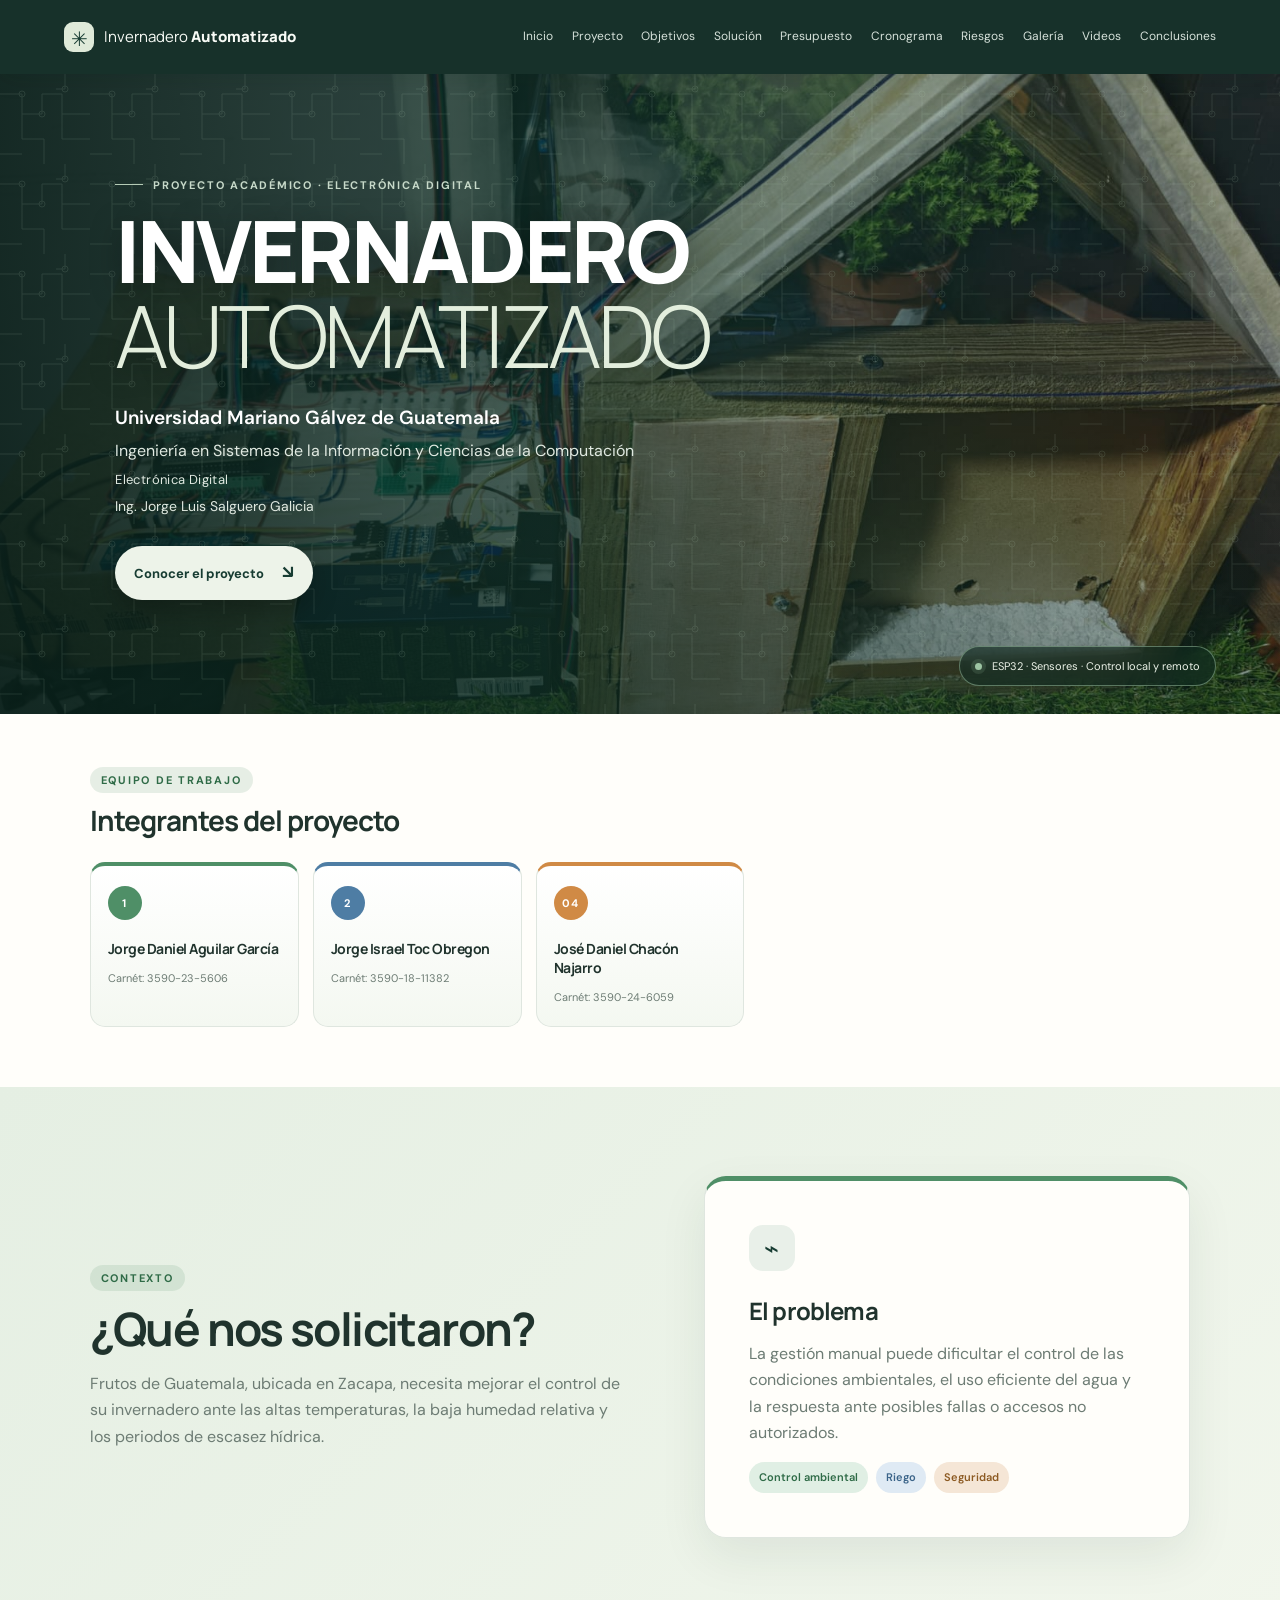
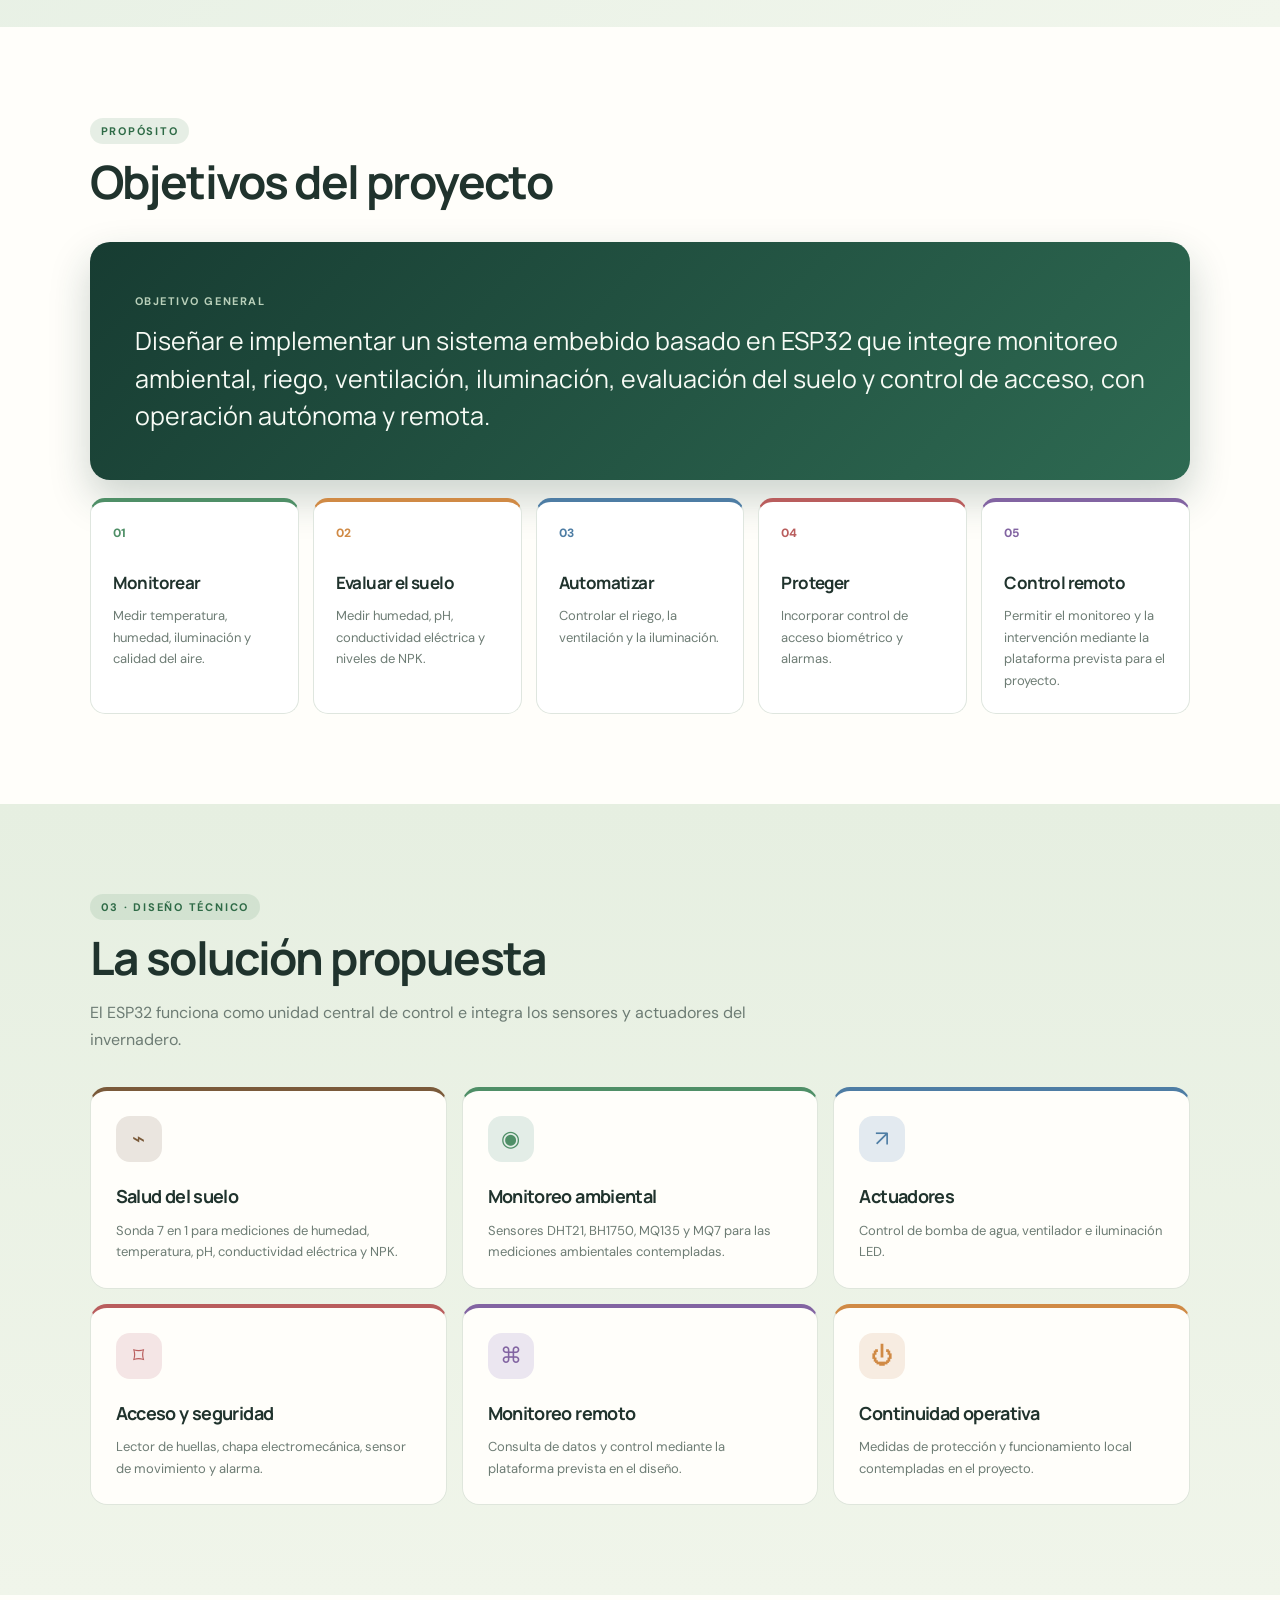
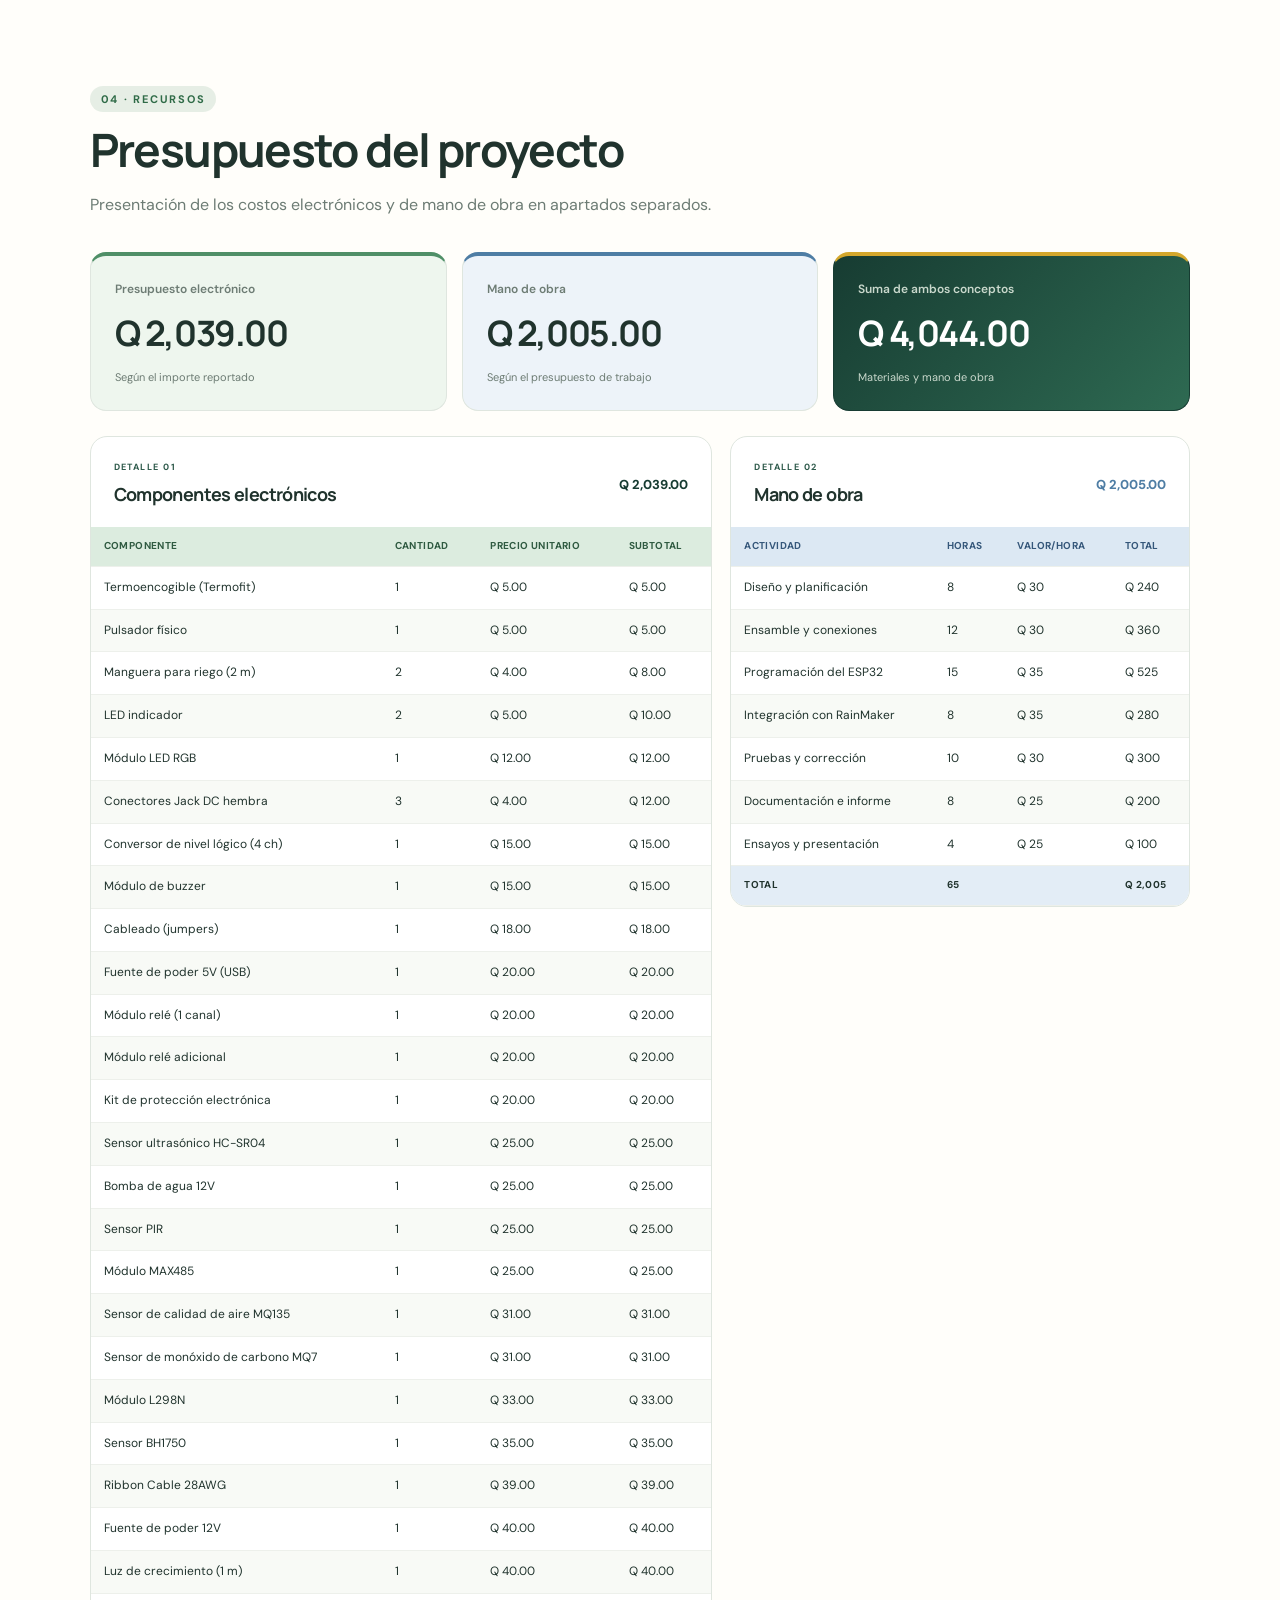
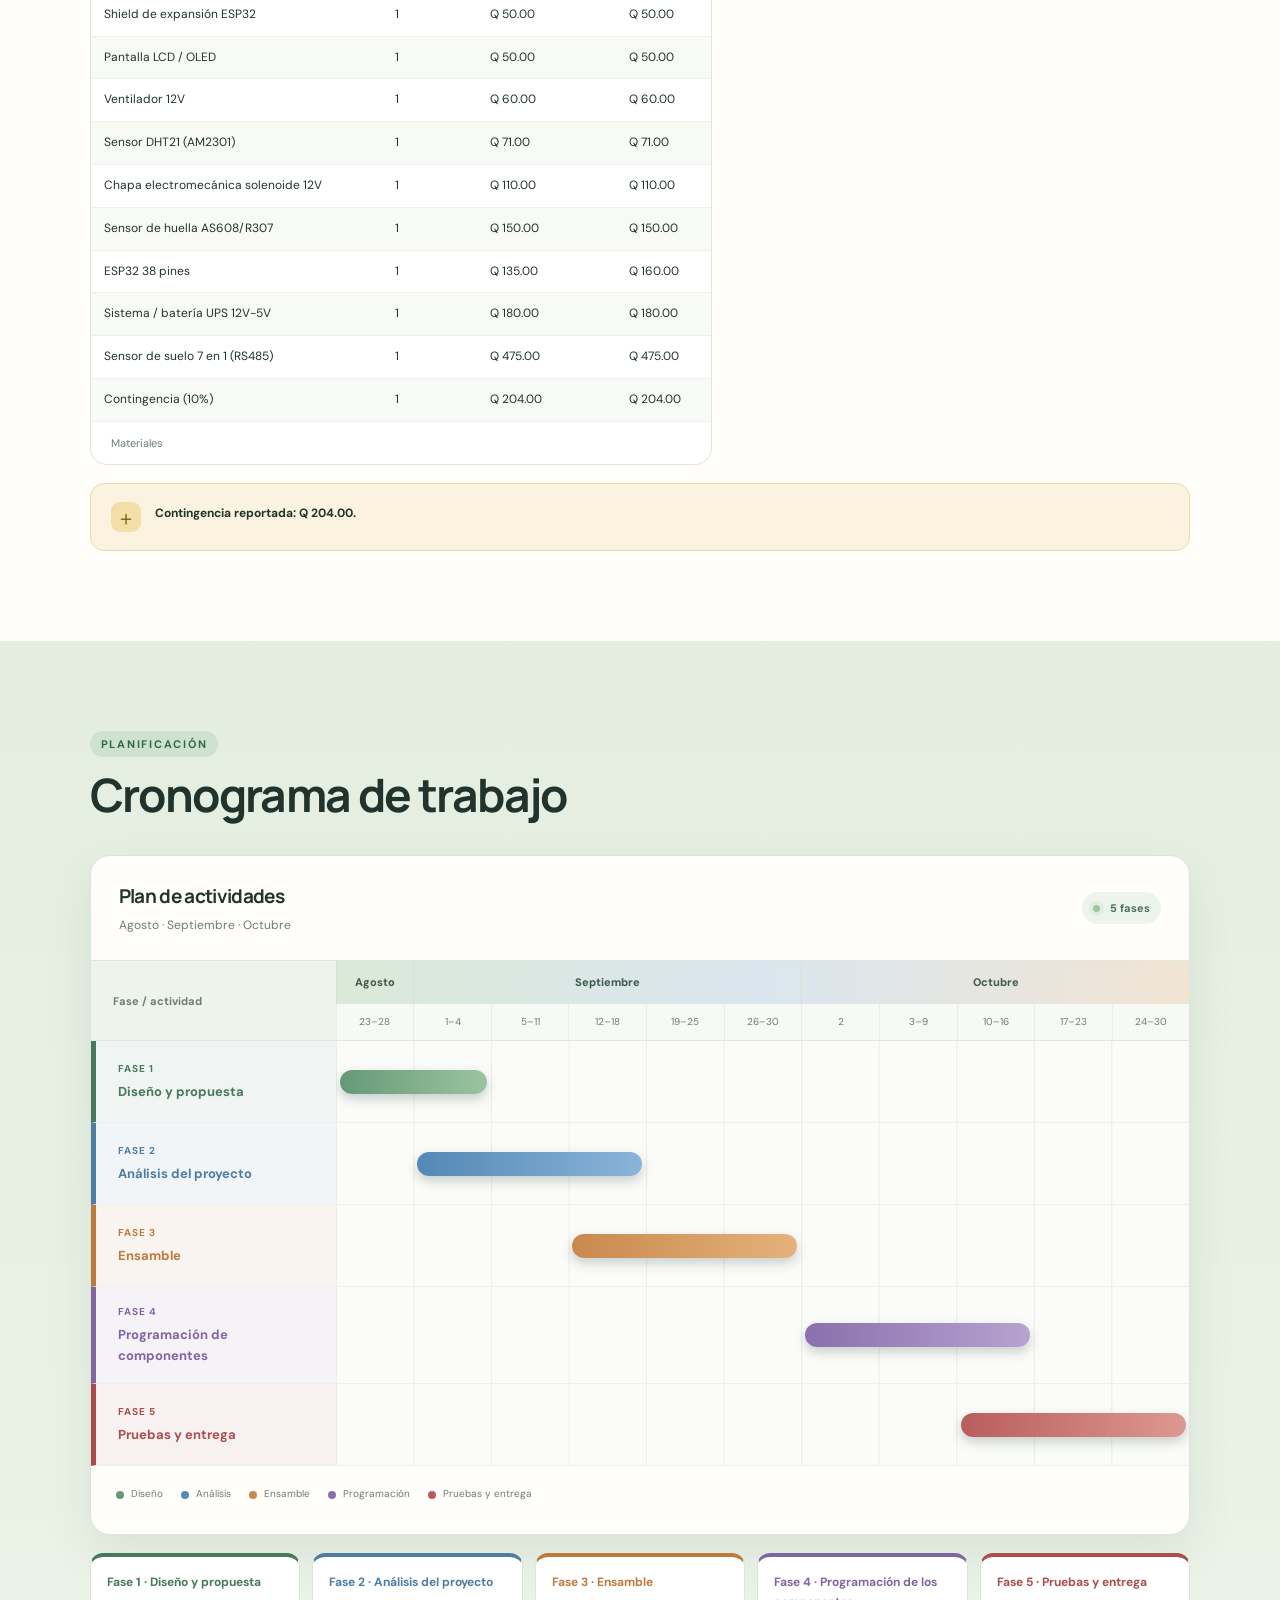
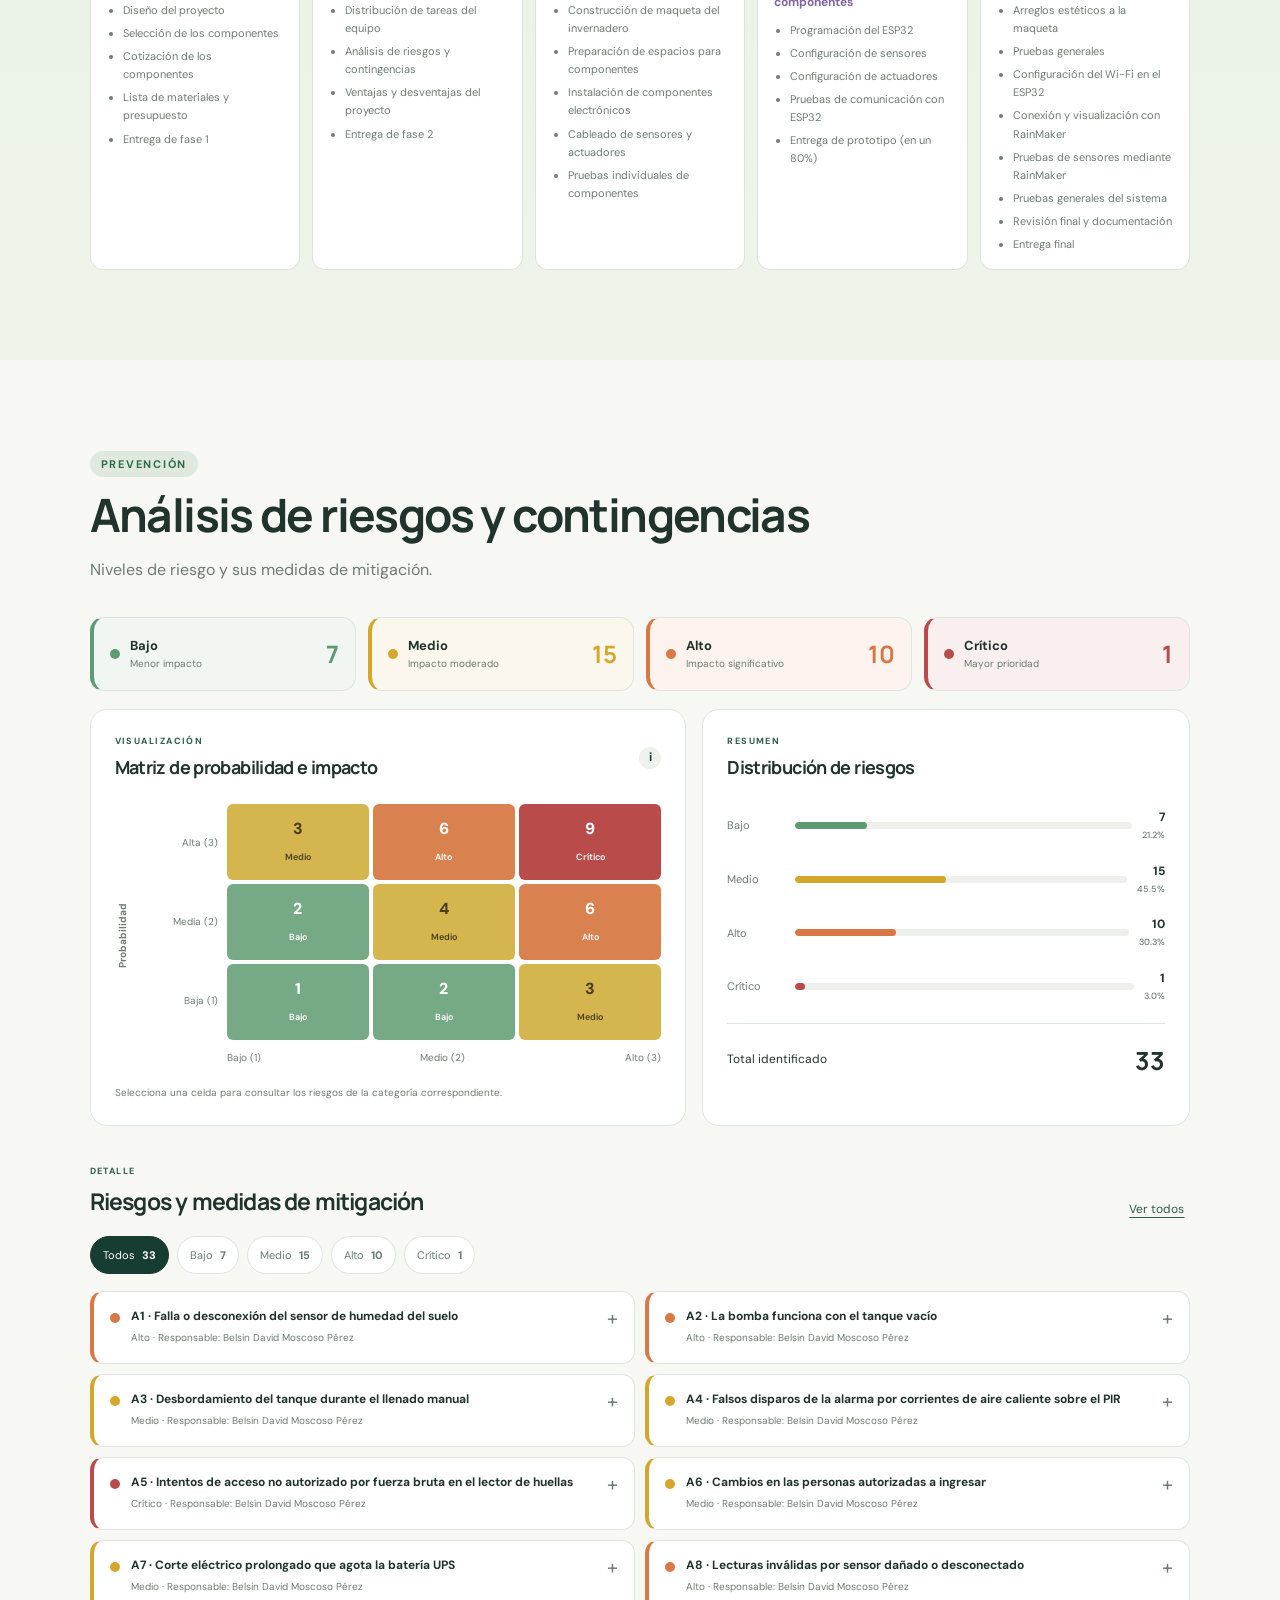
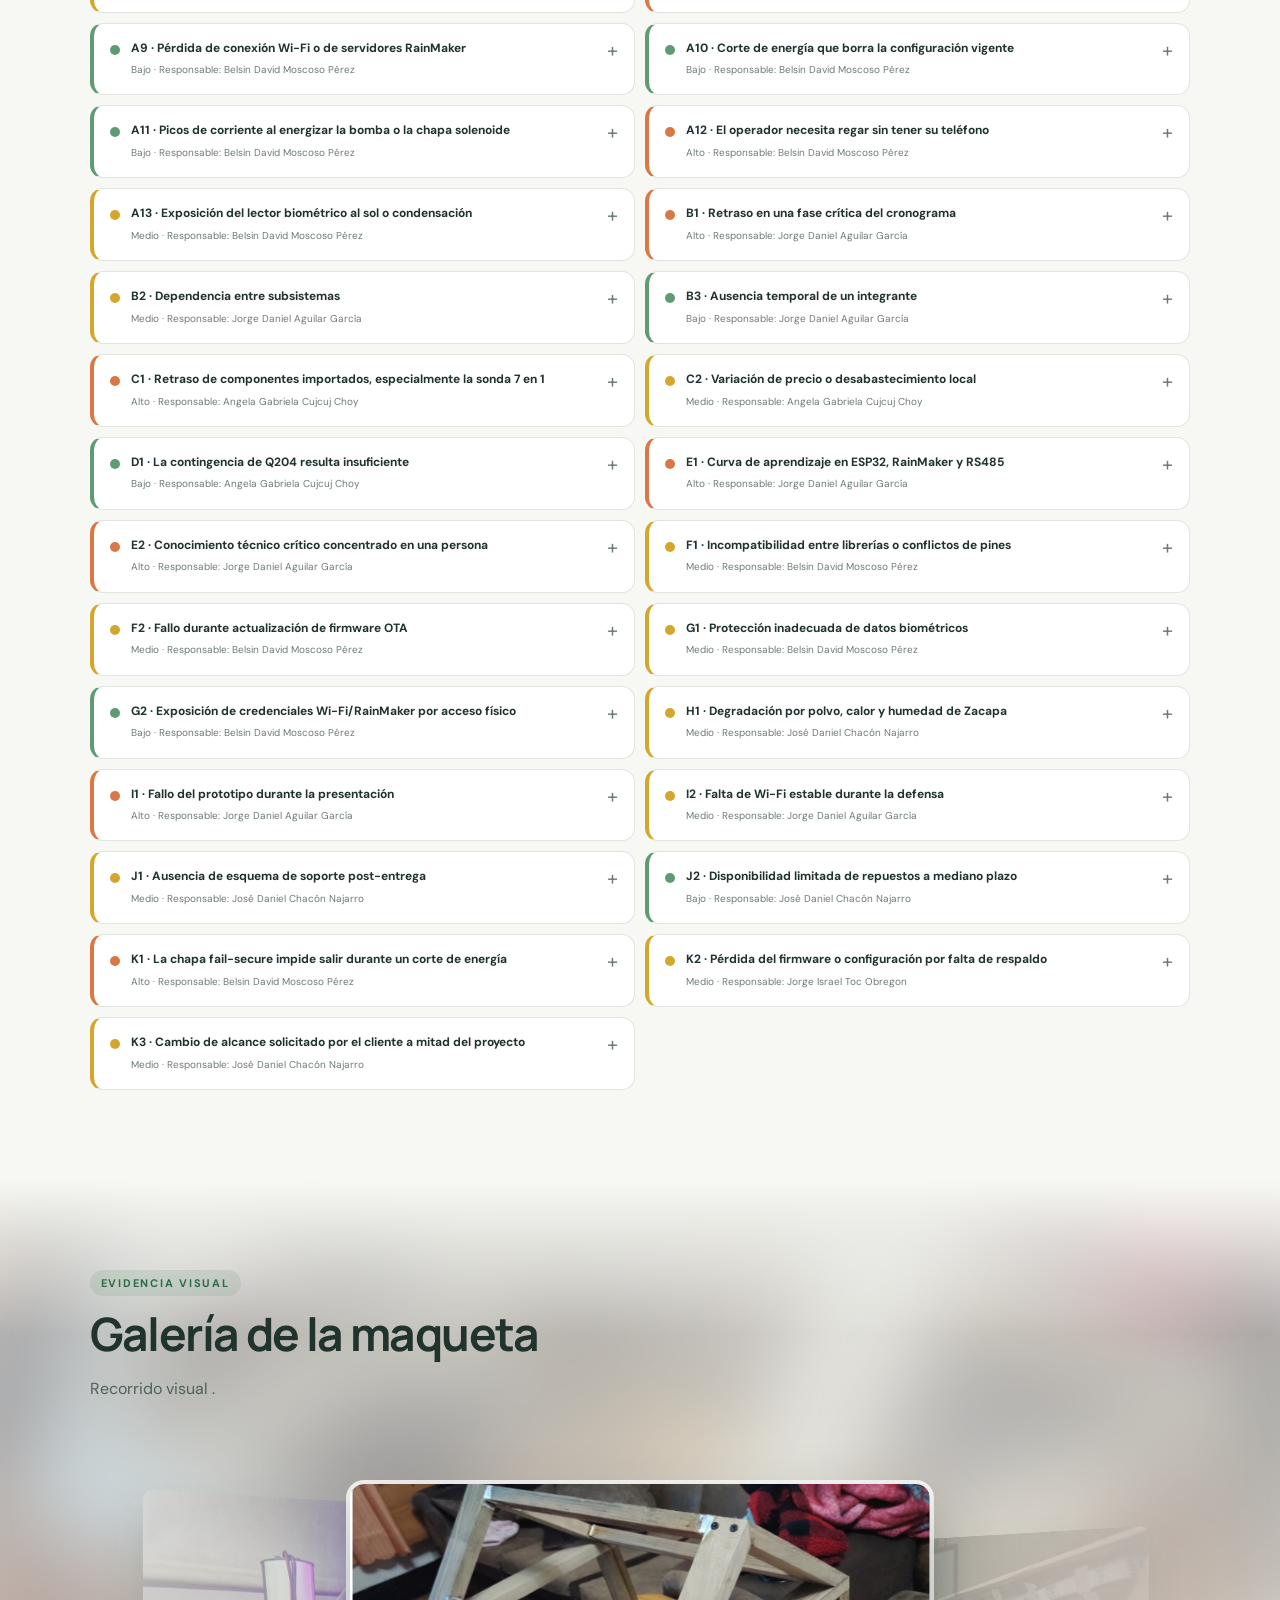
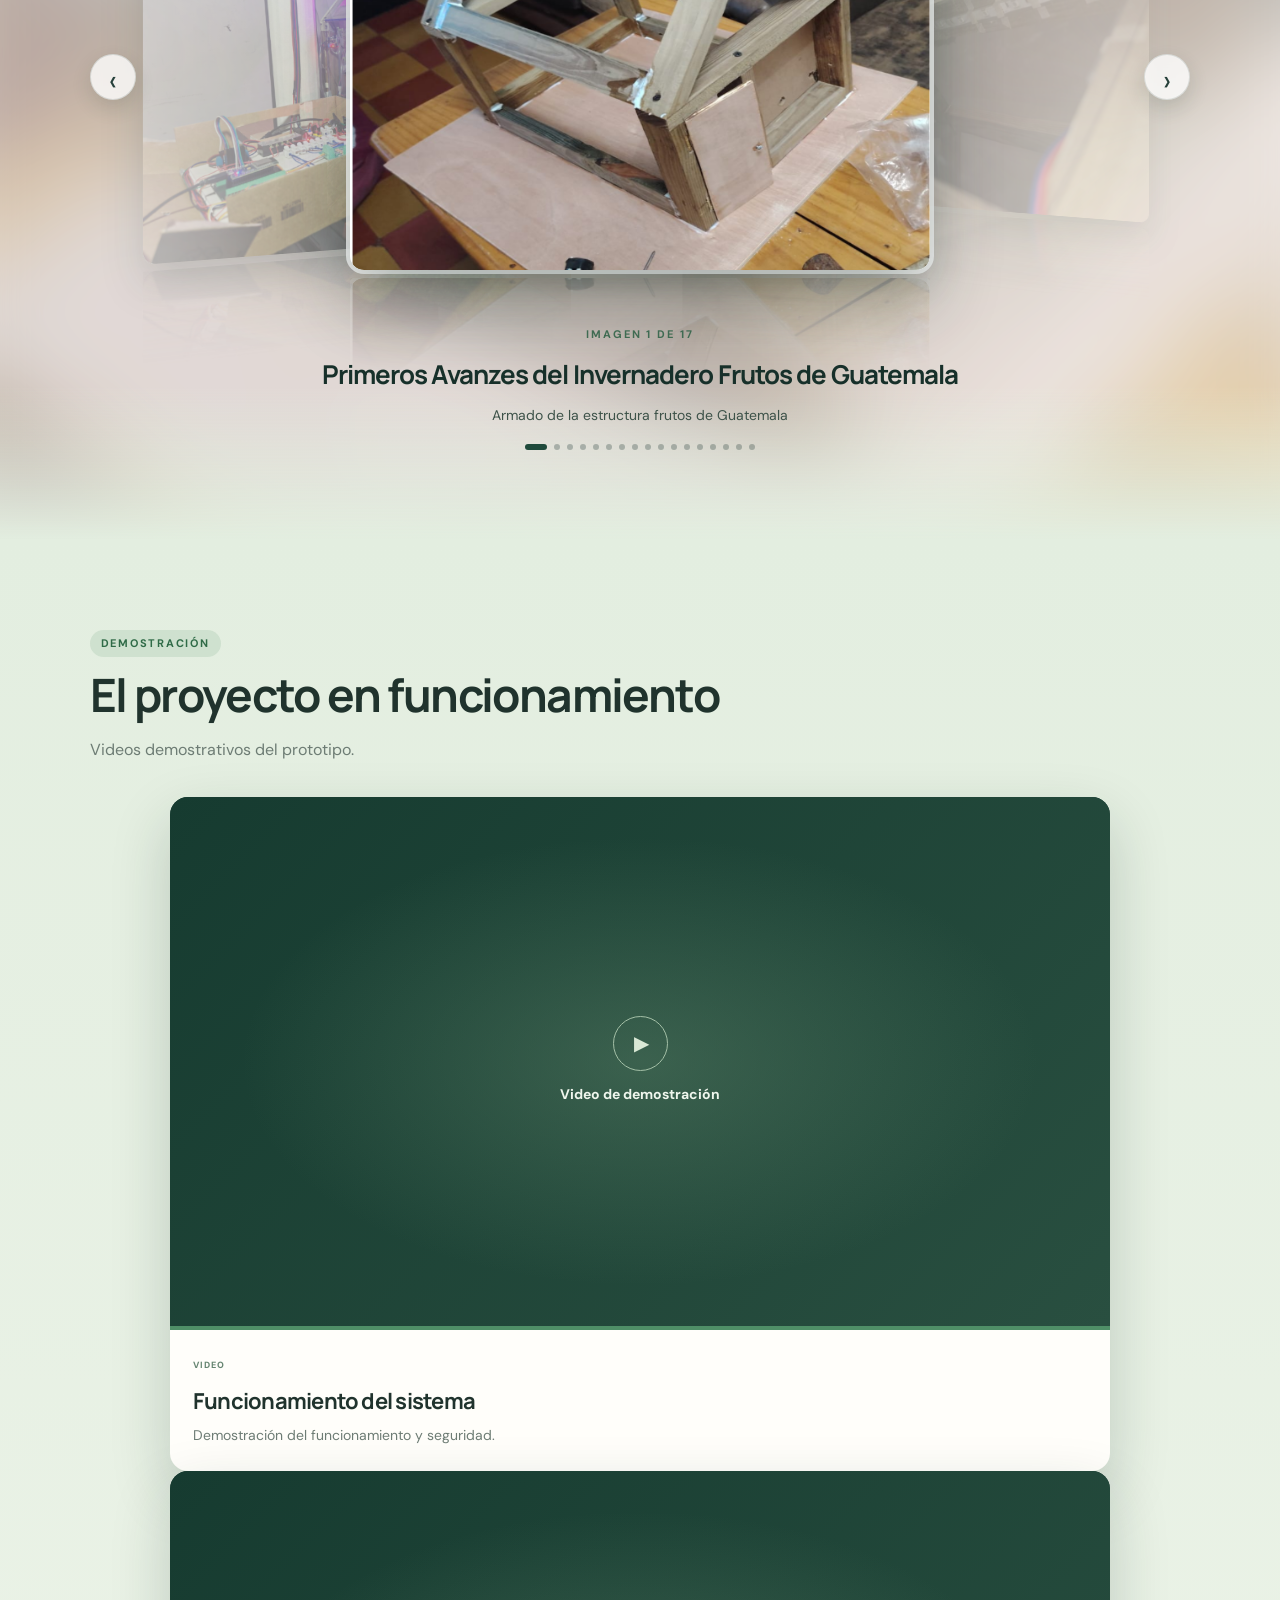
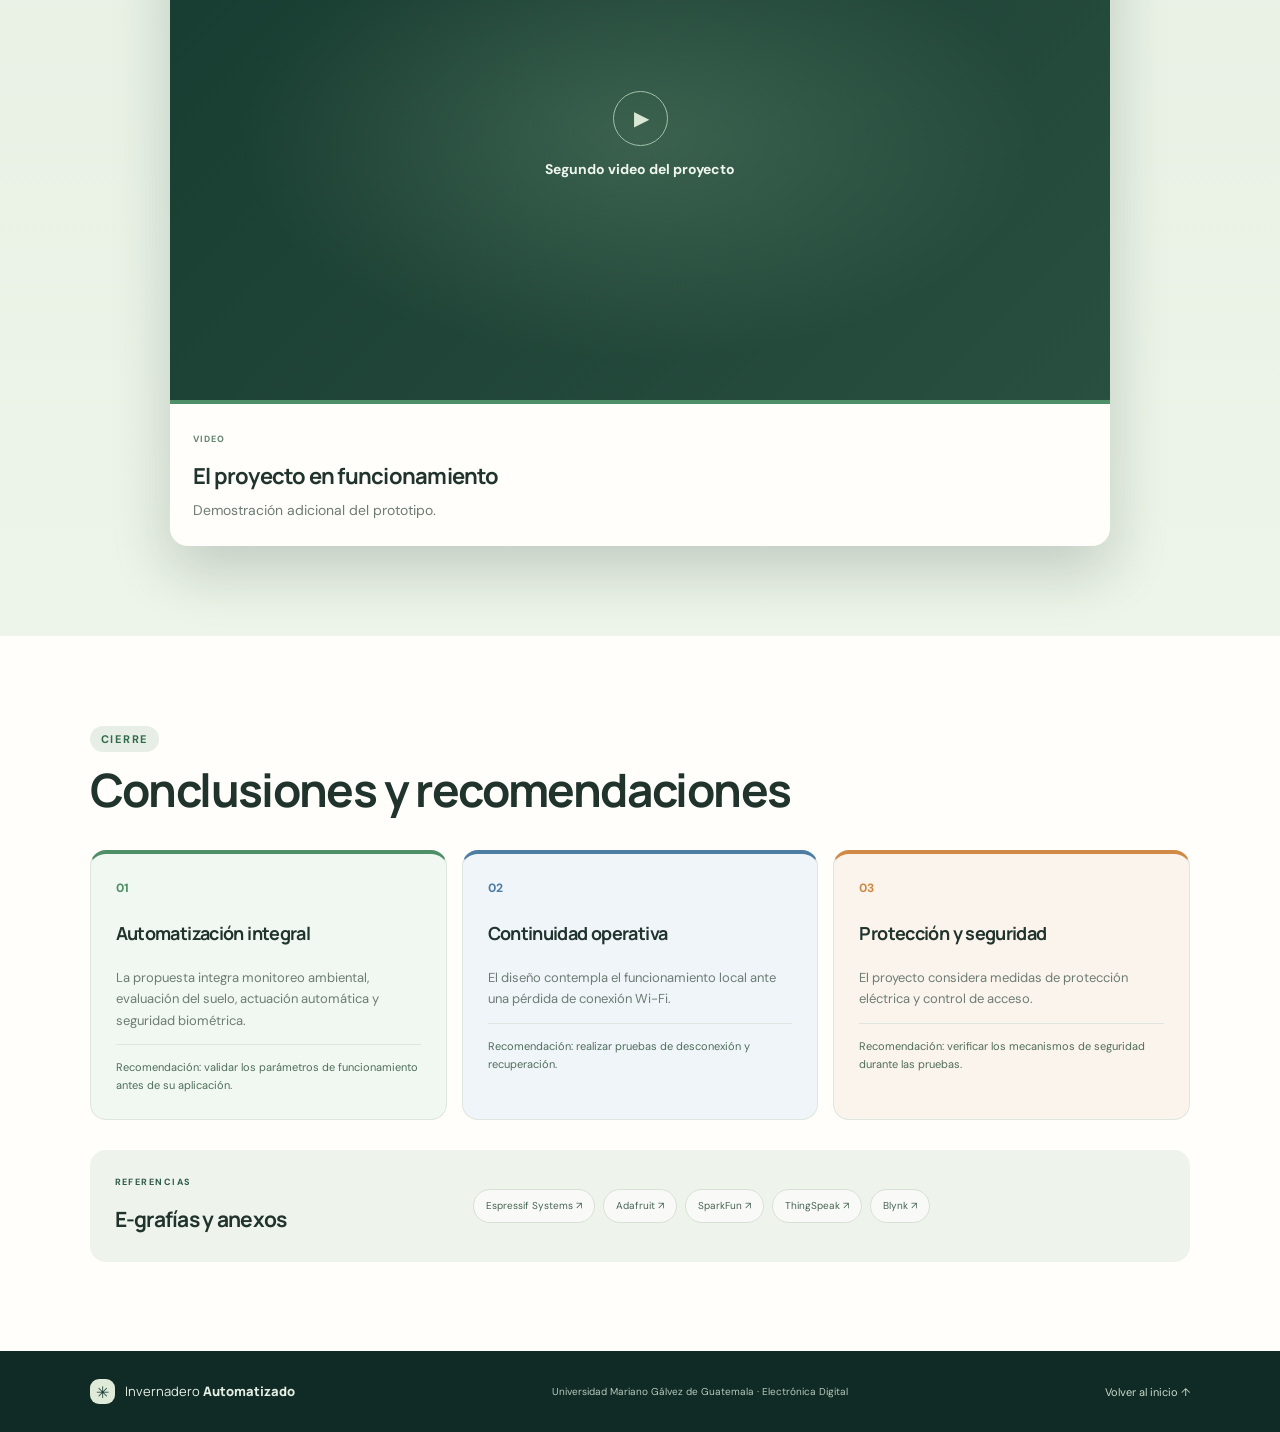
==== commit 882b4046: "Mejora de pagina" ====
--- a/index.html
+++ b/index.html
@@ -293,7 +293,7 @@
             </table>
           </div>
 
-          <p class="table-note">El detalle se genera desde script.js.</p>
+          <p class="table-note">Materiales</p>
         </div>
 
         <div class="table-card labor-card">
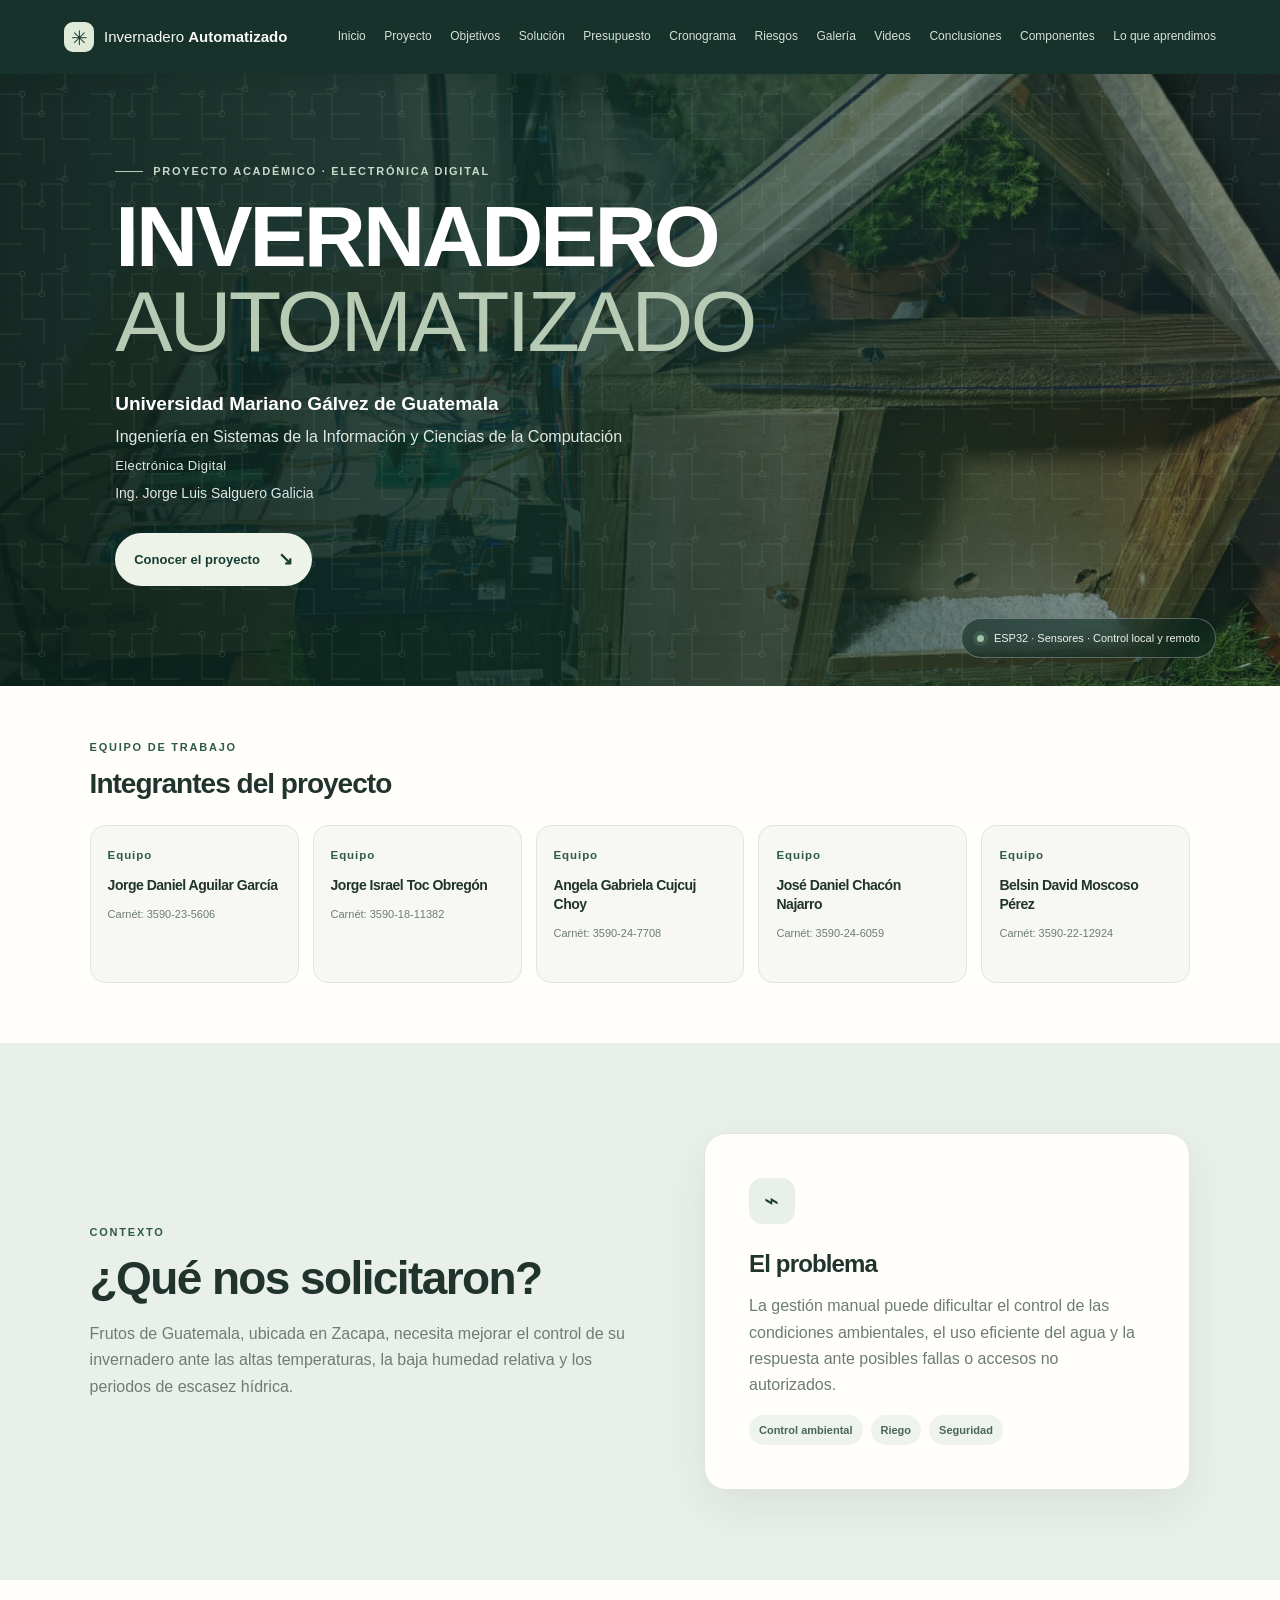
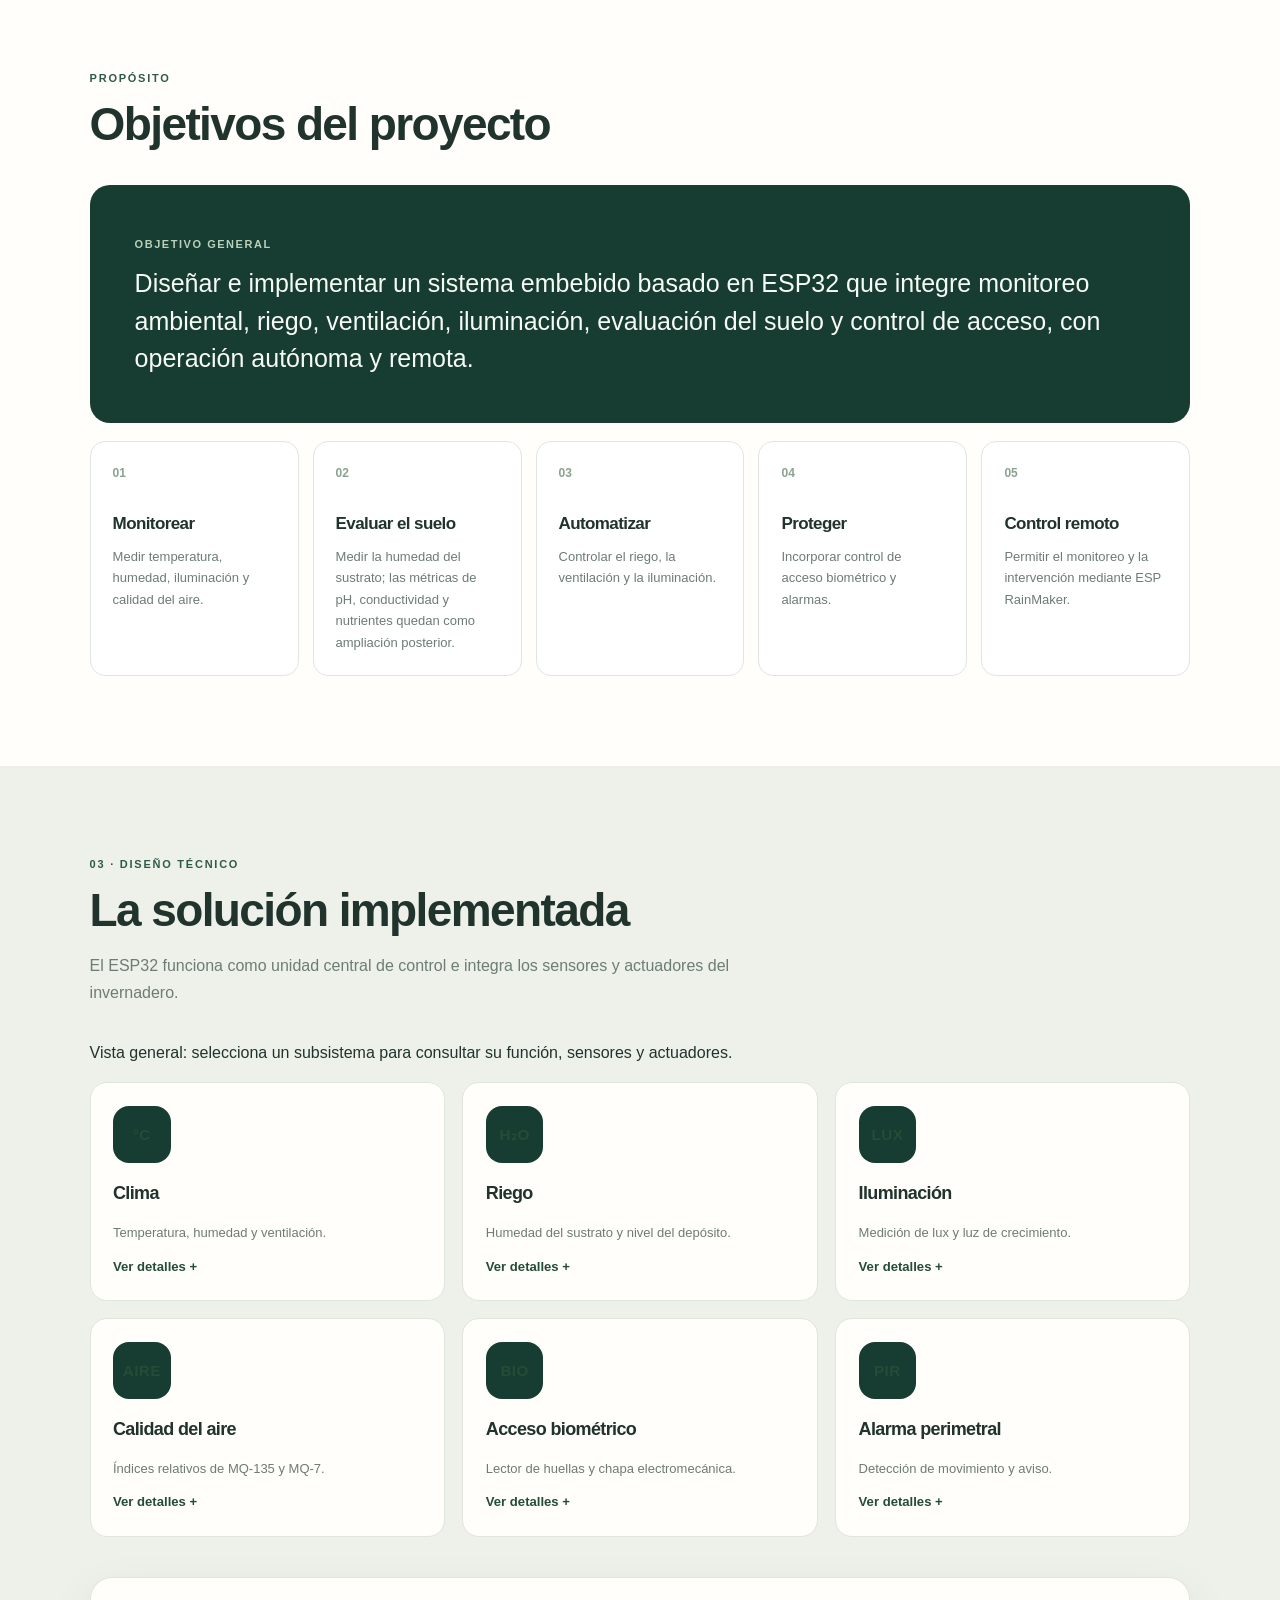
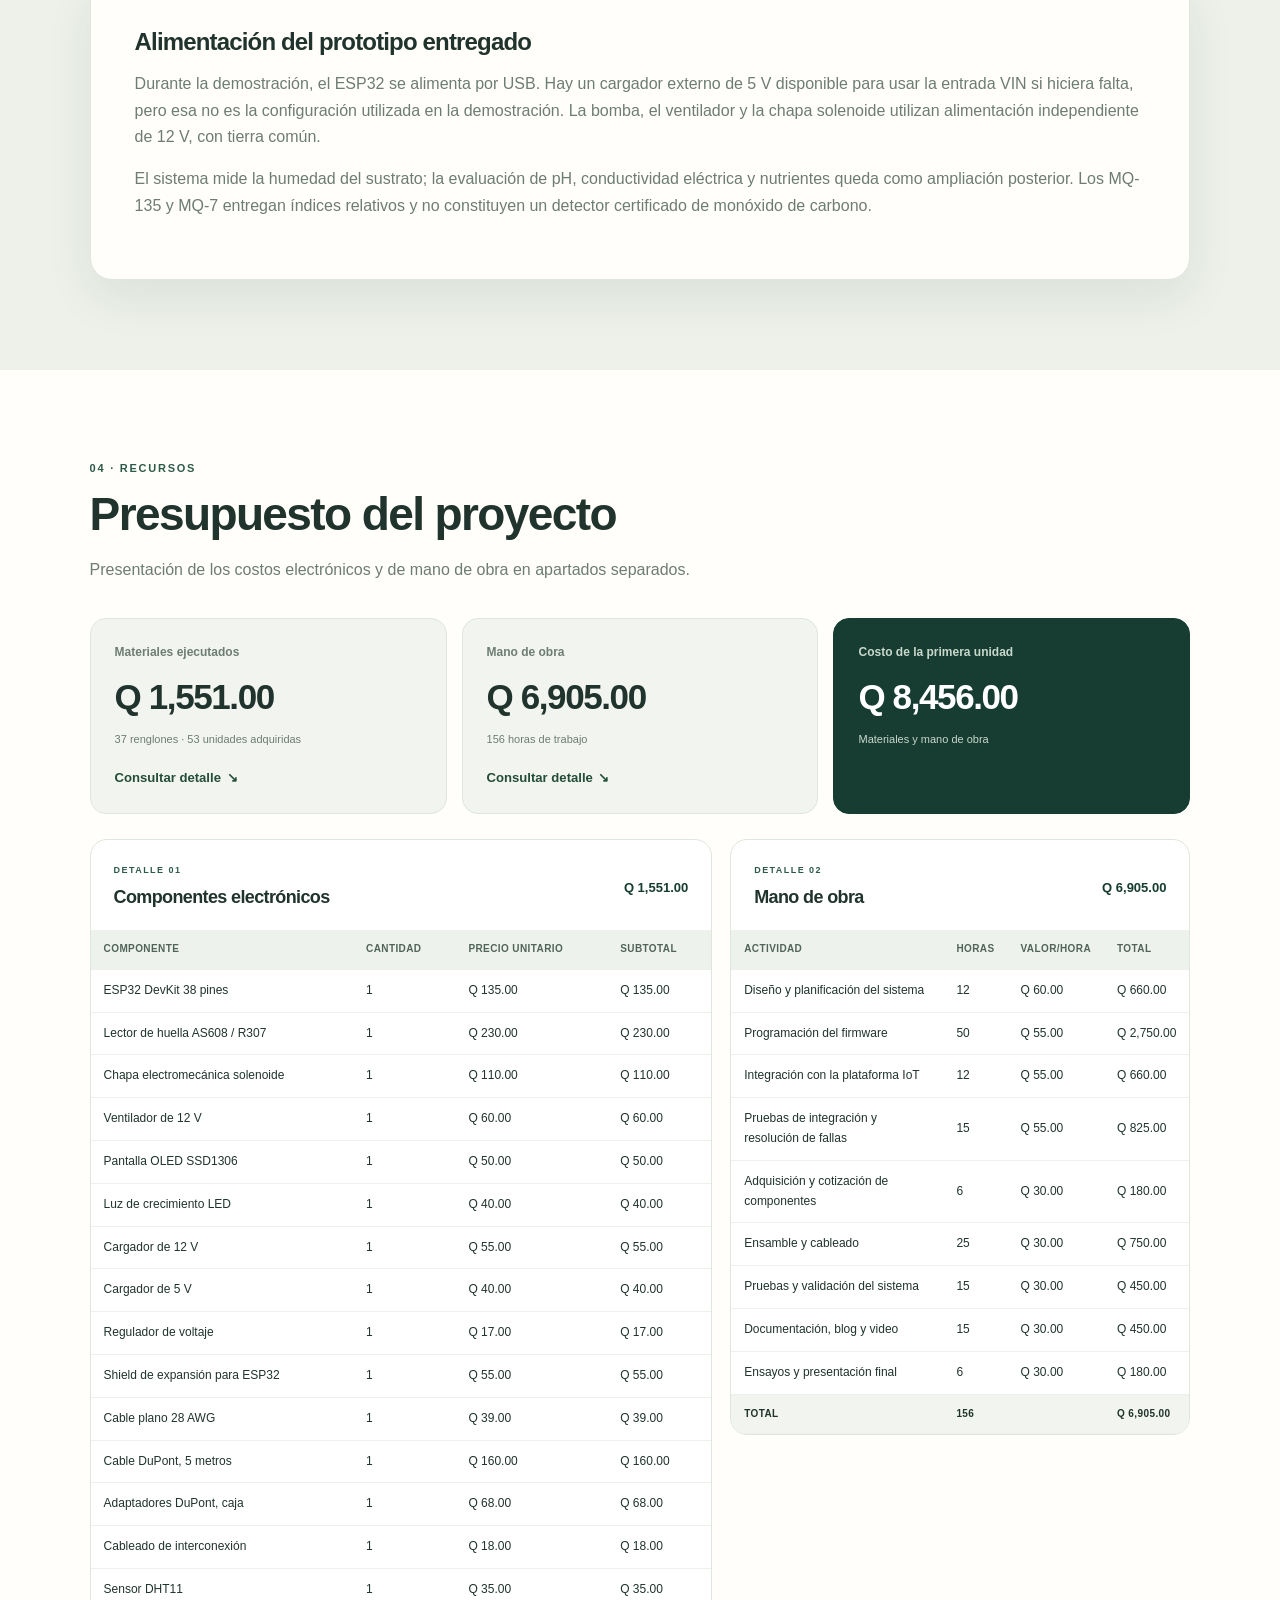
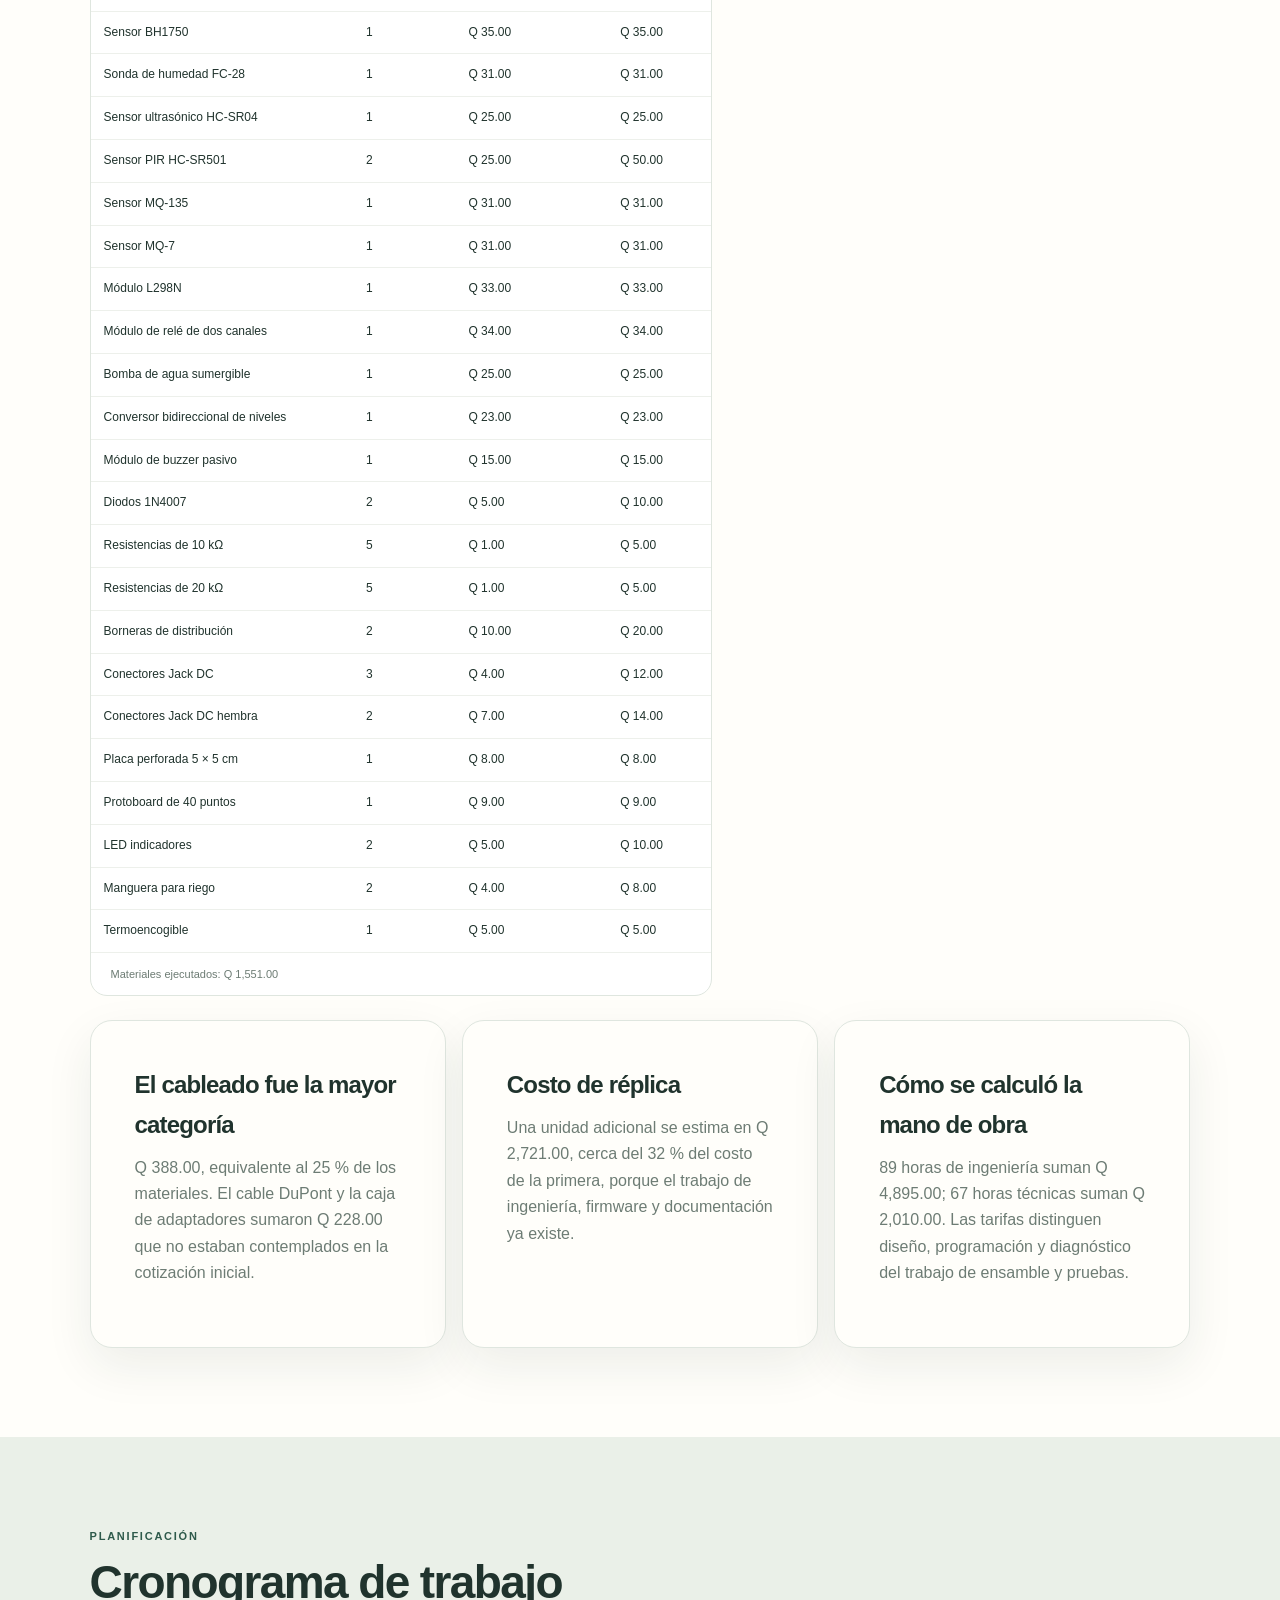
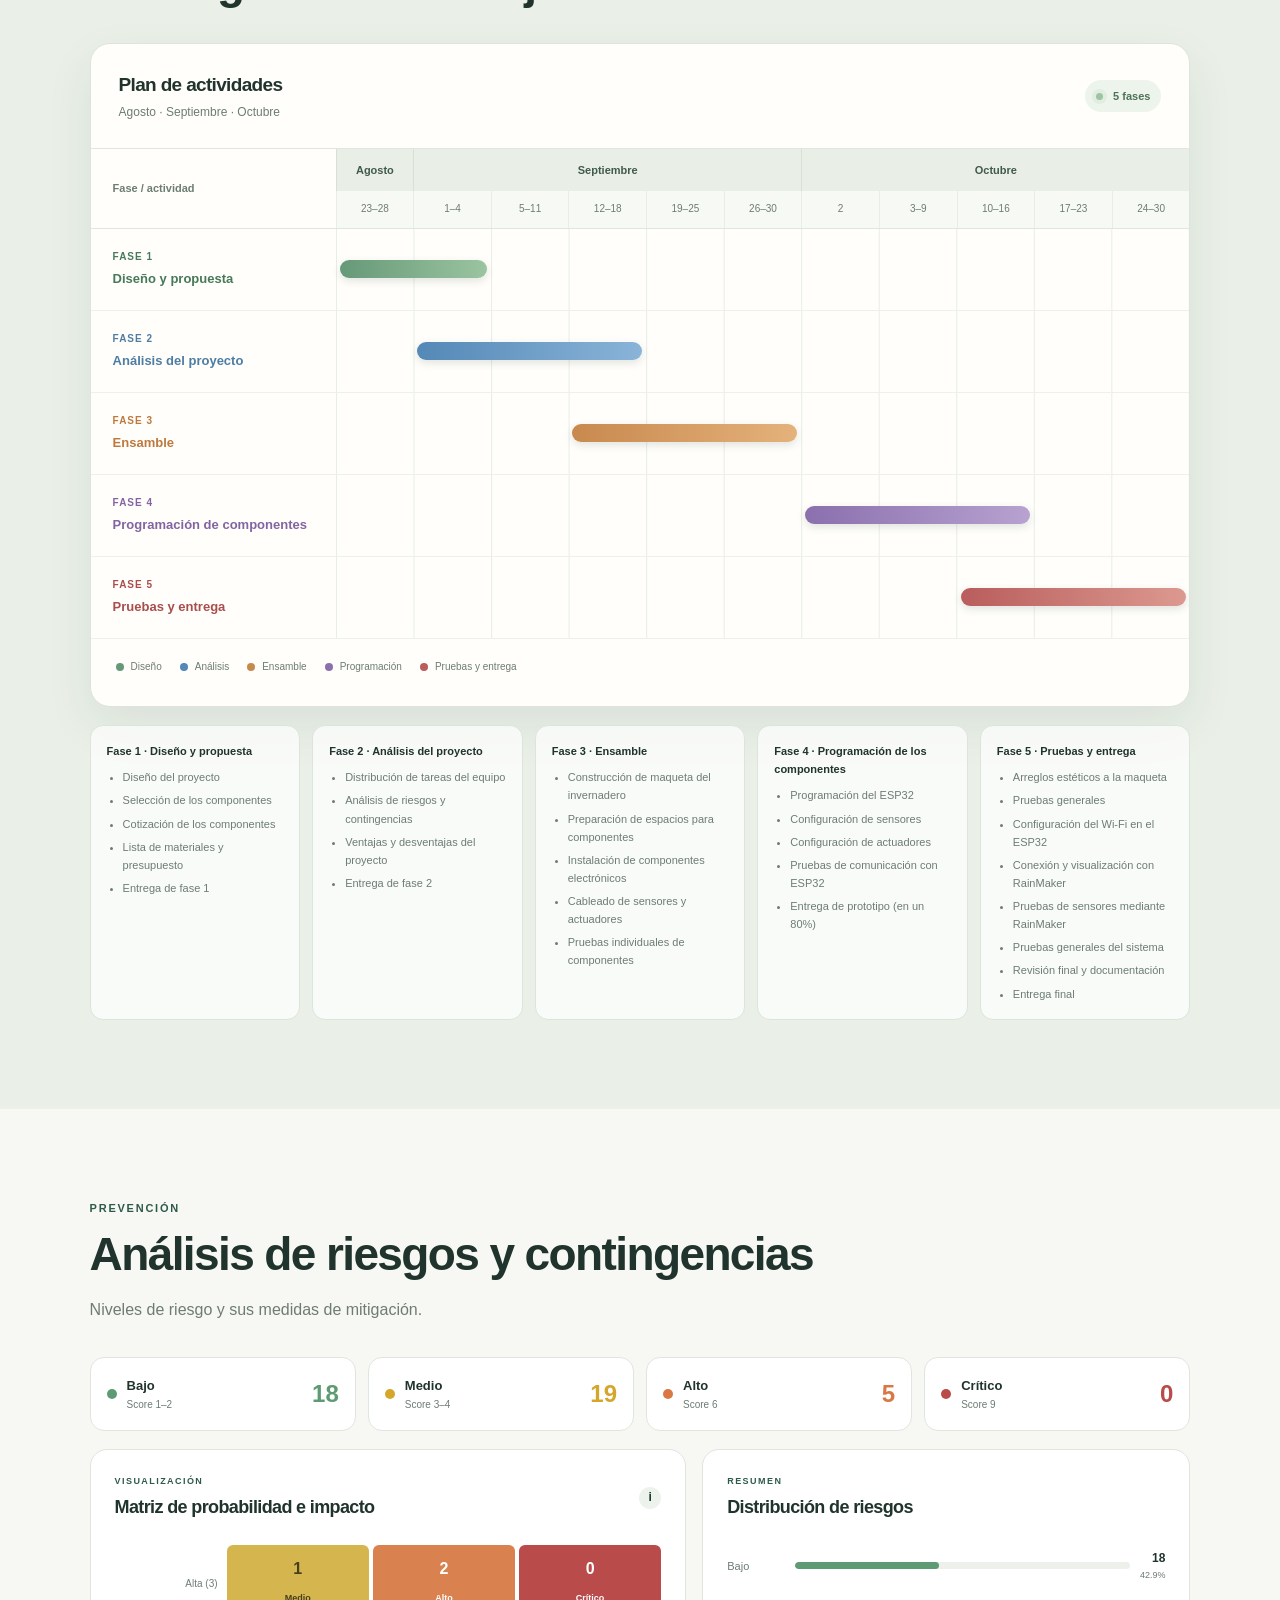
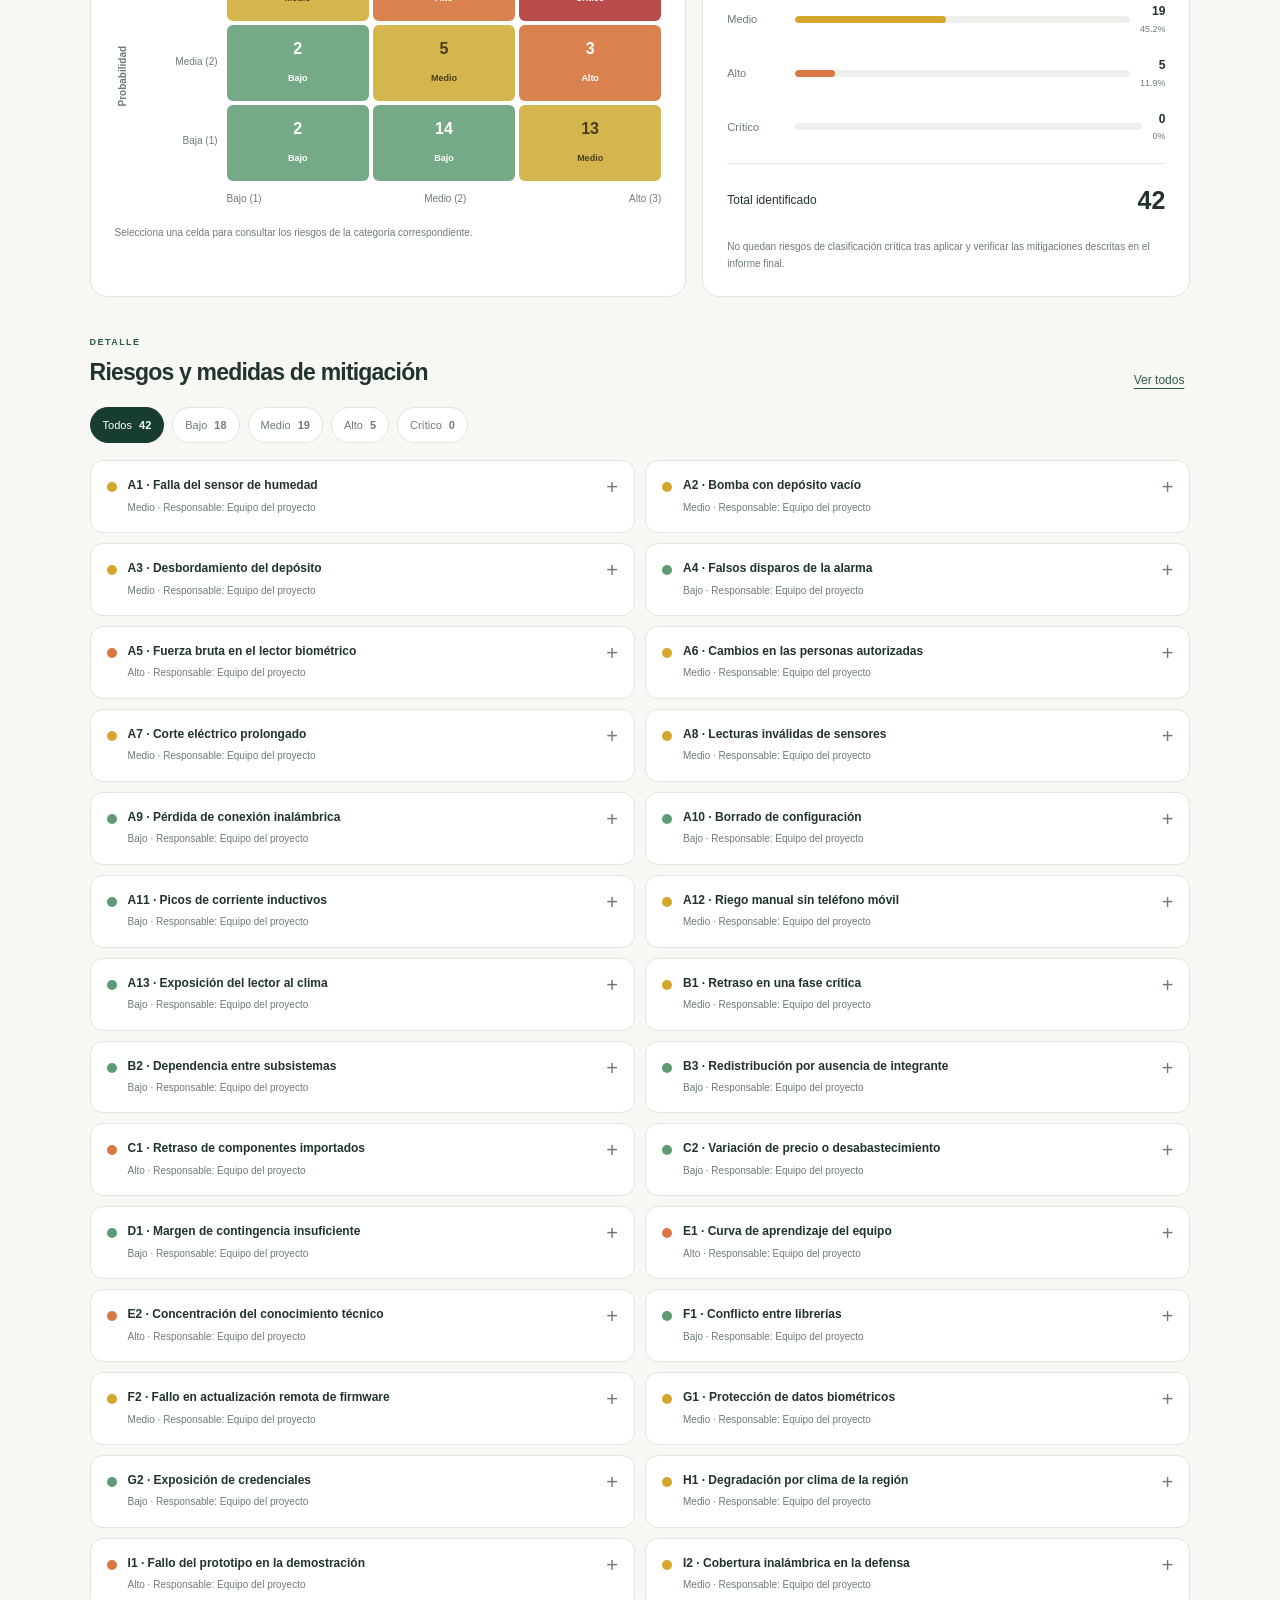
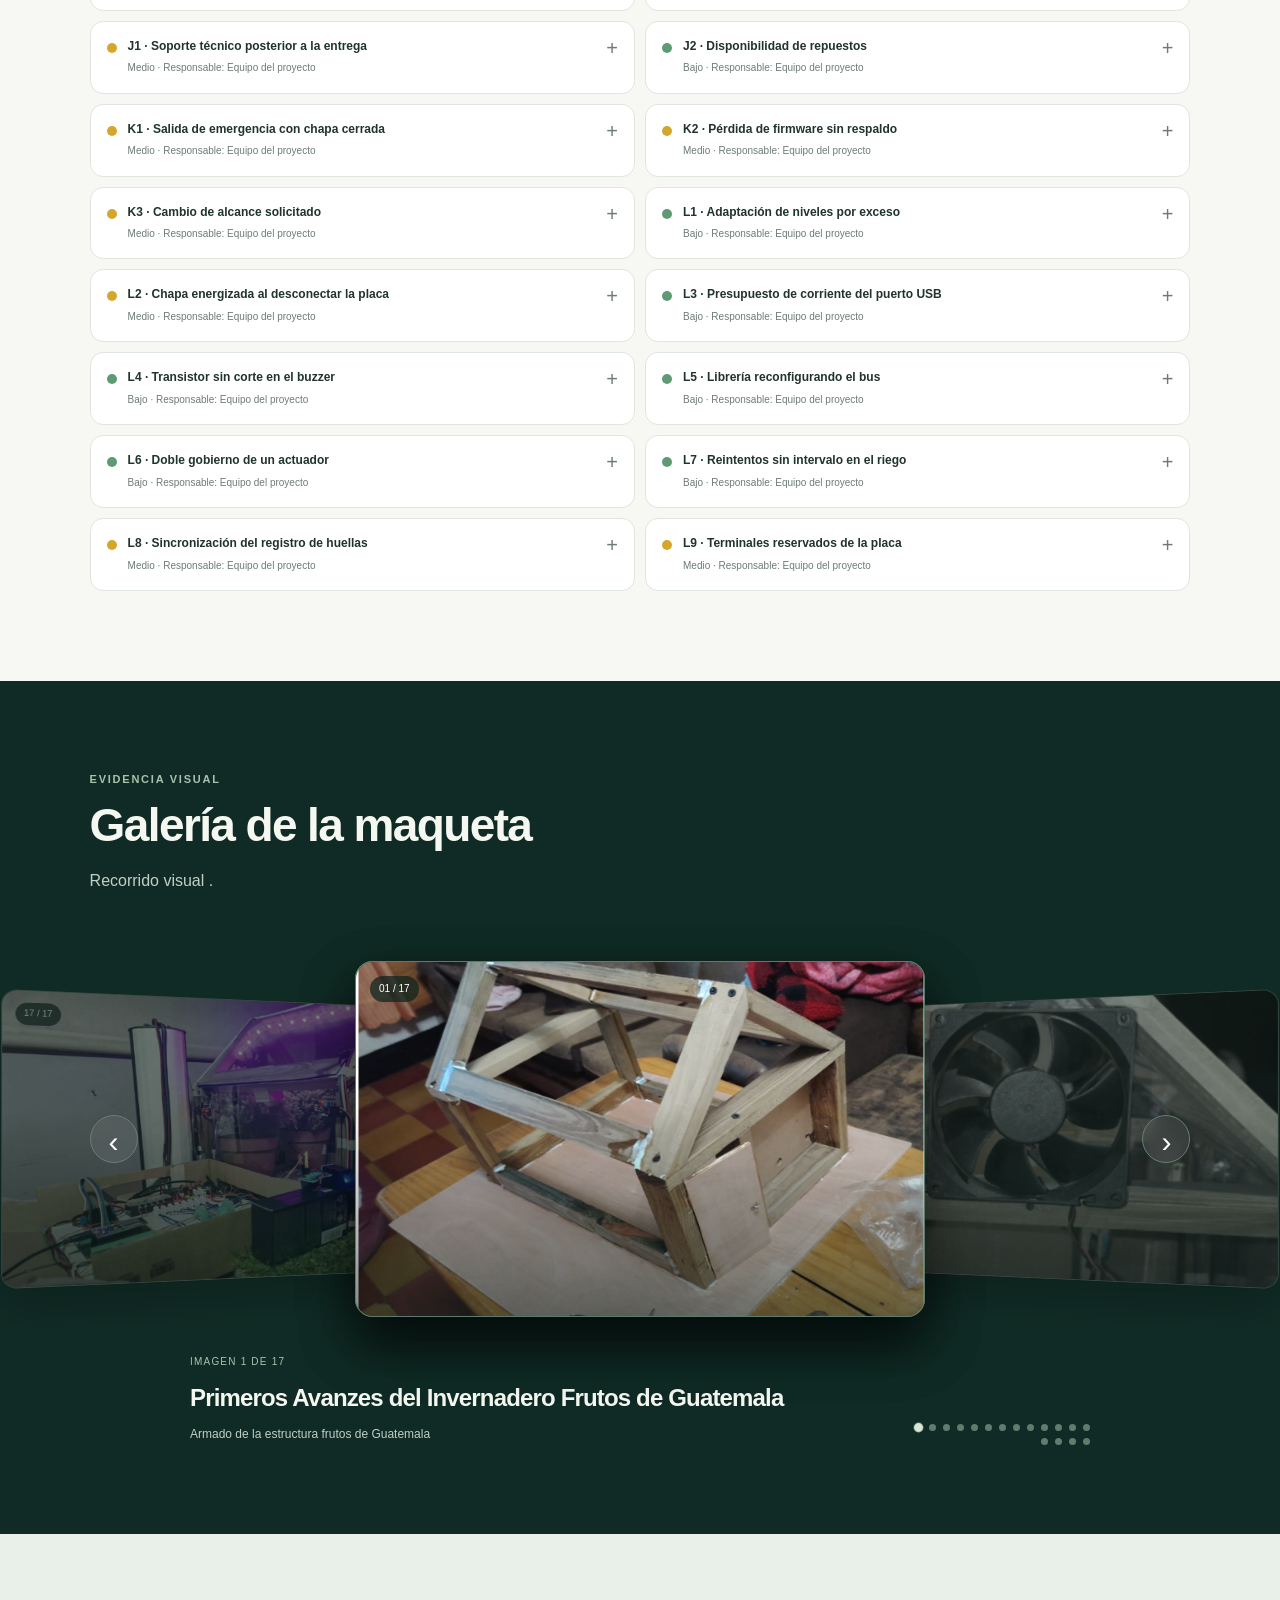
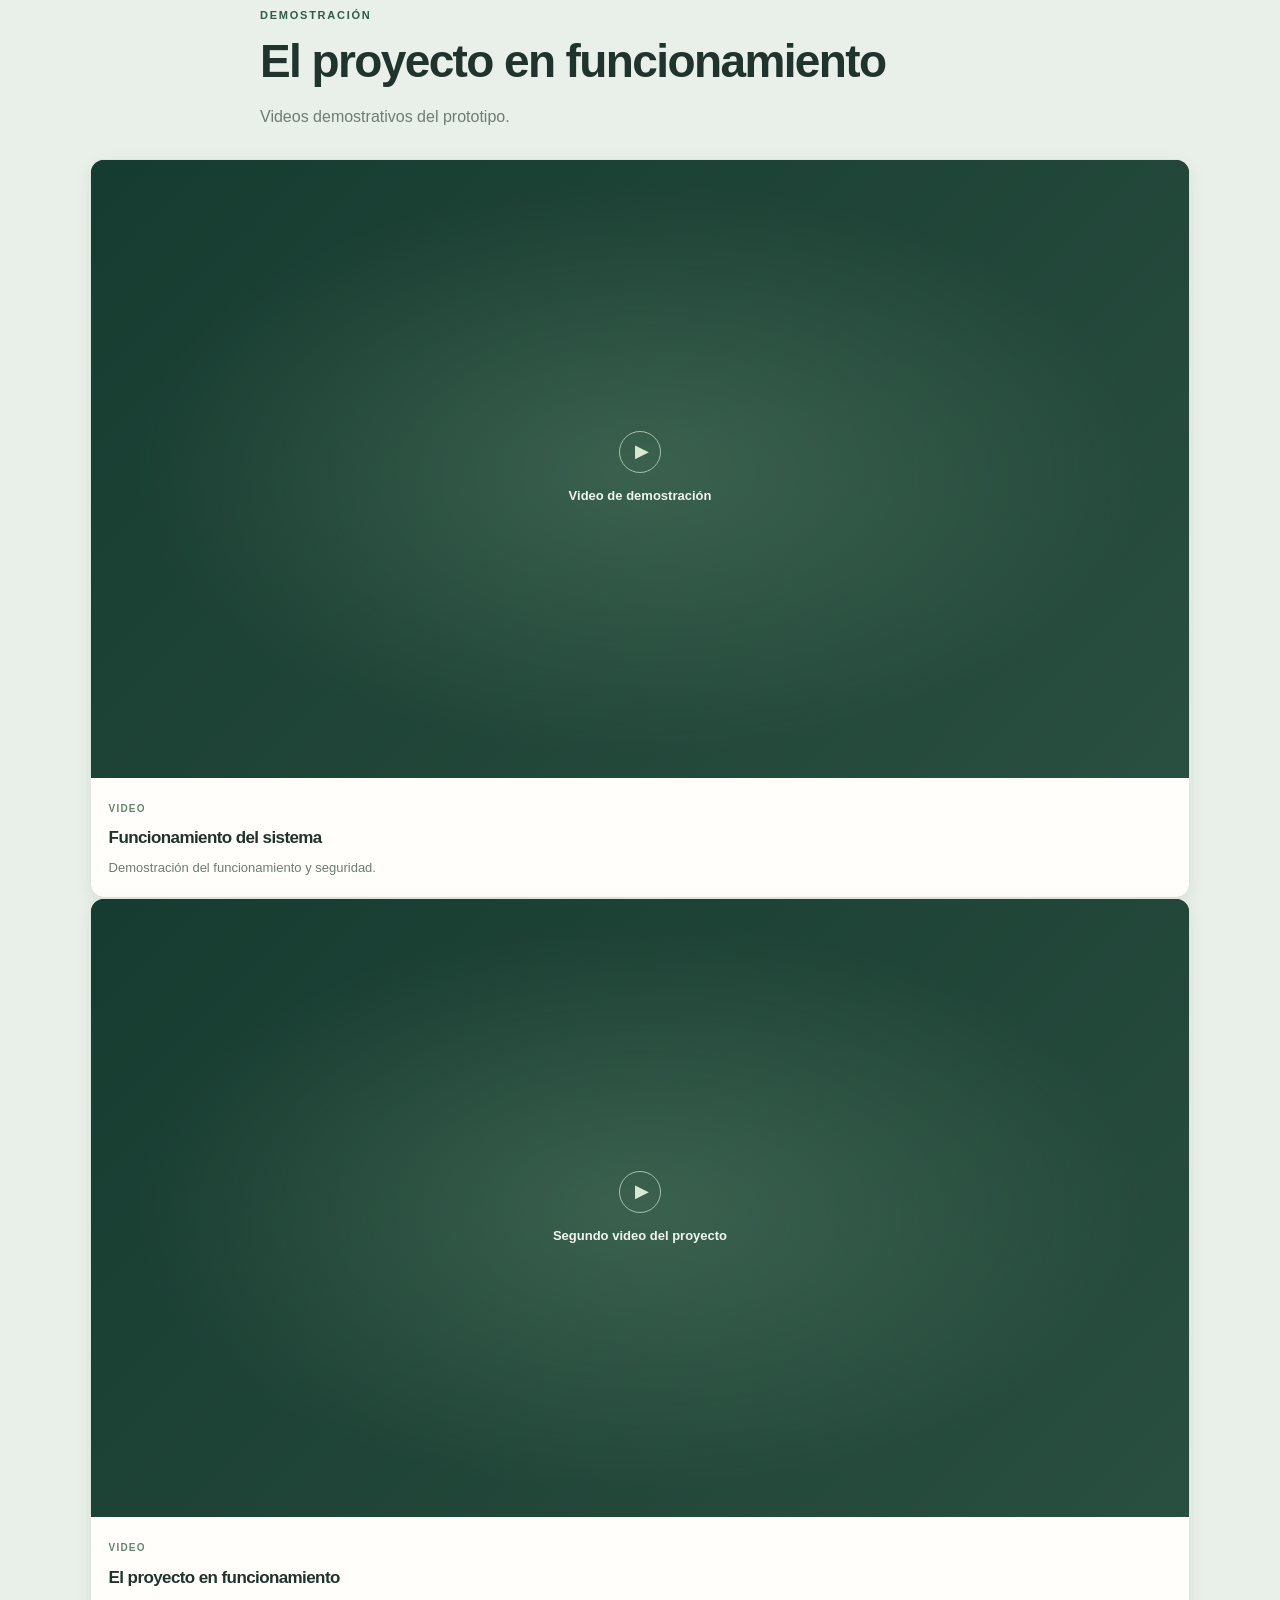
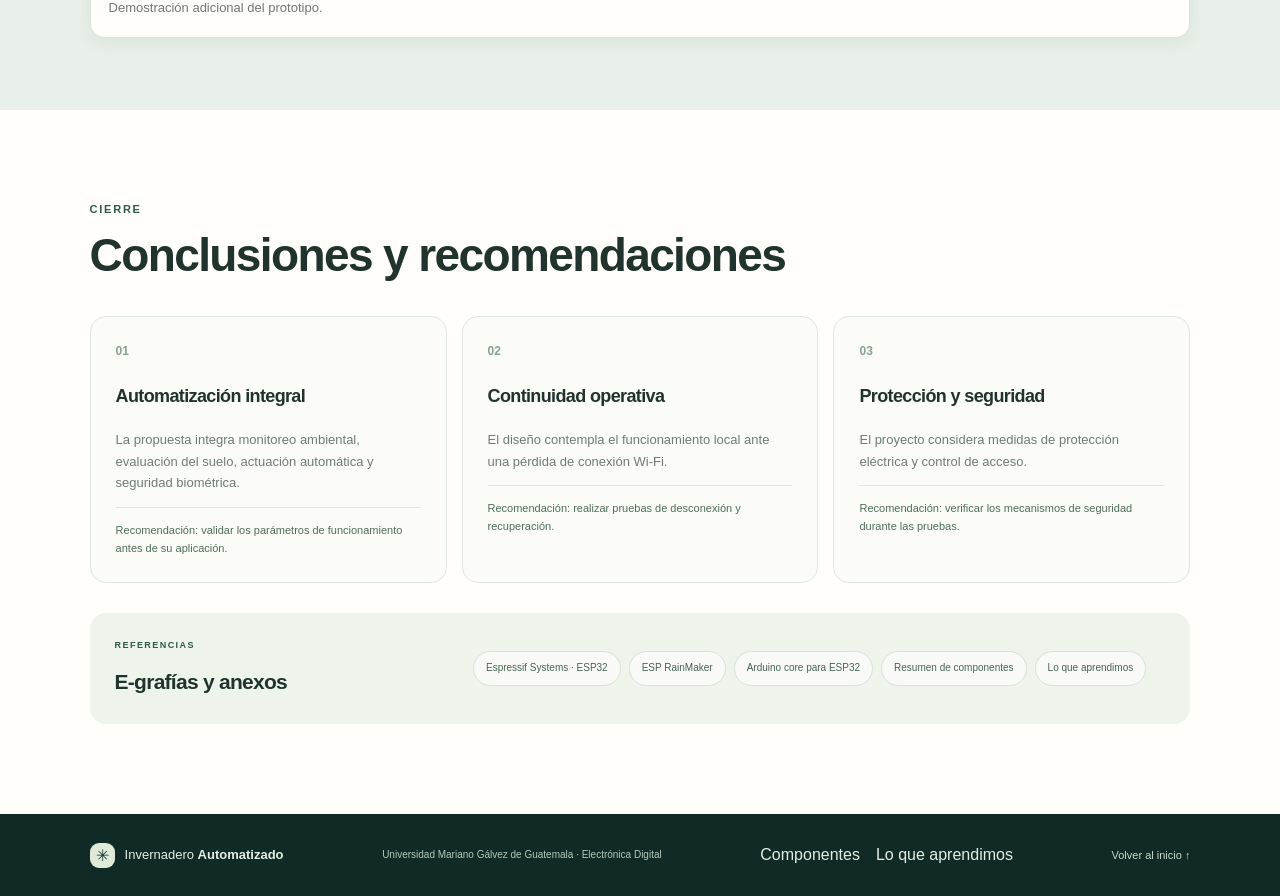
==== commit 95c62189: "Actualizacion de  contenido y mejora visual" ====
--- a/index.html
+++ b/index.html
@@ -5,16 +5,12 @@
   <meta name="viewport" content="width=device-width, initial-scale=1.0">
   <meta name="description" content="Proyecto académico Invernadero Automatizado de la Universidad Mariano Gálvez de Guatemala.">
   <title>Invernadero Automatizado</title>
-
-  <!-- Tipografías -->
-  <link rel="preconnect" href="https://fonts.googleapis.com">
-  <link rel="preconnect" href="https://fonts.gstatic.com" crossorigin>
-  <link href="https://fonts.googleapis.com/css2?family=DM+Sans:wght@400;500;600;700&family=Manrope:wght@400;500;600;700;800&display=swap" rel="stylesheet">
+  <!-- Tipografía del sistema: sin dependencias externas. -->
 
   <!-- Estilos: primero el original, después las mejoras -->
   <link rel="stylesheet" href="style.css">
   <link rel="stylesheet" href="mejoras.css">
-     <link rel="stylesheet" href="galeria.css">
+  <link rel="stylesheet" href="galeria.css">
 </head>
 
 <body>
@@ -39,6 +35,8 @@
       <a href="#galeria">Galería</a>
       <a href="#videos">Videos</a>
       <a href="#conclusiones">Conclusiones</a>
+      <a href="componentes.html">Componentes</a>
+      <a href="aprendimos.html">Lo que aprendimos</a>
     </nav>
   </header>
 
@@ -83,35 +81,11 @@
       </div>
 
       <div class="team-grid">
-        <article class="team-card">
-          <span class="team-number">1</span>
-          <h3>Jorge Daniel Aguilar García</h3>
-          <p>Carnét: 3590-23-5606</p>
-        </article>
-        <article class="team-card">
-          <span class="team-number">2</span>
-          <h3>Jorge Israel Toc Obregon</h3>
-          <p>Carnét: 3590-18-11382</p>
-        </article>
-        <!-- 
-          <article class="team-card">
-          <span class="team-number">03</span>
-          <h3>Angela Gabriela Cujcuj Choy</h3>
-          <p>Carnét: 3590-24-7708</p>
-        </article>
-         --> 
-        <article class="team-card">
-          <span class="team-number">04</span>
-          <h3>José Daniel Chacón Najarro</h3>
-          <p>Carnét: 3590-24-6059</p>
-        </article>
-        <!-- 
-        <article class="team-card">
-          <span class="team-number">05</span>
-          <h3>Belsin David Moscoso Pérez</h3>
-          <p>Carnét: 3590-22-12924</p>
-        </article>
-        -->
+        <article class="team-card"><span class="team-number" aria-hidden="true">Equipo</span><h3>Jorge Daniel Aguilar García</h3><p>Carnét: 3590-23-5606</p></article>
+        <article class="team-card"><span class="team-number" aria-hidden="true">Equipo</span><h3>Jorge Israel Toc Obregón</h3><p>Carnét: 3590-18-11382</p></article>
+        <article class="team-card"><span class="team-number" aria-hidden="true">Equipo</span><h3>Angela Gabriela Cujcuj Choy</h3><p>Carnét: 3590-24-7708</p></article>
+        <article class="team-card"><span class="team-number" aria-hidden="true">Equipo</span><h3>José Daniel Chacón Najarro</h3><p>Carnét: 3590-24-6059</p></article>
+        <article class="team-card"><span class="team-number" aria-hidden="true">Equipo</span><h3>Belsin David Moscoso Pérez</h3><p>Carnét: 3590-22-12924</p></article>
       </div>
     </section>
 
@@ -169,7 +143,7 @@
         <article class="objective-card">
           <span>02</span>
           <h3>Evaluar el suelo</h3>
-          <p>Medir humedad, pH, conductividad eléctrica y niveles de NPK.</p>
+          <p>Medir la humedad del sustrato; las métricas de pH, conductividad y nutrientes quedan como ampliación posterior.</p>
         </article>
         <article class="objective-card">
           <span>03</span>
@@ -186,7 +160,7 @@
           <h3>Control remoto</h3>
           <p>
             Permitir el monitoreo y la intervención mediante
-            la plataforma prevista para el proyecto.
+            ESP RainMaker.
           </p>
         </article>
       </div>
@@ -196,45 +170,63 @@
     <section class="section solution-section" id="solucion">
       <div class="section-heading">
         <p class="eyebrow">03 · Diseño técnico</p>
-        <h2>La solución propuesta</h2>
+        <h2>La solución implementada</h2>
         <p>
           El ESP32 funciona como unidad central de control e integra
           los sensores y actuadores del invernadero.
         </p>
       </div>
 
-      <div class="system-grid">
-        <article class="system-card">
-          <div class="system-symbol">⌁</div>
-          <h3>Salud del suelo</h3>
-          <p>Sonda 7 en 1 para mediciones de humedad, temperatura, pH, conductividad eléctrica y NPK.</p>
-        </article>
-        <article class="system-card">
-          <div class="system-symbol">◉</div>
-          <h3>Monitoreo ambiental</h3>
-          <p>Sensores DHT21, BH1750, MQ135 y MQ7 para las mediciones ambientales contempladas.</p>
-        </article>
-        <article class="system-card">
-          <div class="system-symbol">↗</div>
-          <h3>Actuadores</h3>
-          <p>Control de bomba de agua, ventilador e iluminación LED.</p>
-        </article>
-        <article class="system-card">
-          <div class="system-symbol">⌑</div>
-          <h3>Acceso y seguridad</h3>
-          <p>Lector de huellas, chapa electromecánica, sensor de movimiento y alarma.</p>
-        </article>
-        <article class="system-card">
-          <div class="system-symbol">⌘</div>
-          <h3>Monitoreo remoto</h3>
-          <p>Consulta de datos y control mediante la plataforma prevista en el diseño.</p>
-        </article>
-        <article class="system-card">
-          <div class="system-symbol">⏻</div>
-          <h3>Continuidad operativa</h3>
-          <p>Medidas de protección y funcionamiento local contempladas en el proyecto.</p>
-        </article>
-      </div>
+      <p class="section-intro">Vista general: selecciona un subsistema para consultar su función, sensores y actuadores.</p>
+      <div class="system-grid subsystem-overview">
+        <a class="system-card" href="#clima"><div class="system-symbol" aria-hidden="true">°C</div><h3>Clima</h3><p>Temperatura, humedad y ventilación.</p></a>
+        <a class="system-card" href="#riego"><div class="system-symbol" aria-hidden="true">H₂O</div><h3>Riego</h3><p>Humedad del sustrato y nivel del depósito.</p></a>
+        <a class="system-card" href="#luz"><div class="system-symbol" aria-hidden="true">LUX</div><h3>Iluminación</h3><p>Medición de lux y luz de crecimiento.</p></a>
+        <a class="system-card" href="#aire"><div class="system-symbol" aria-hidden="true">AIRE</div><h3>Calidad del aire</h3><p>Índices relativos de MQ-135 y MQ-7.</p></a>
+        <a class="system-card" href="#acceso"><div class="system-symbol" aria-hidden="true">BIO</div><h3>Acceso biométrico</h3><p>Lector de huellas y chapa electromecánica.</p></a>
+        <a class="system-card" href="#alarma"><div class="system-symbol" aria-hidden="true">PIR</div><h3>Alarma perimetral</h3><p>Detección de movimiento y aviso.</p></a>
+      </div>
+
+      <div class="system-grid subsystem-grid">
+        <article class="system-card" id="clima">
+          <div class="system-symbol" aria-hidden="true">01</div>
+          <h3>Clima y ventilación</h3>
+          <p>DHT11 mide temperatura y humedad relativa. El ventilador se gobierna con histéresis y comparte una única decisión con la vigilancia de calidad del aire.</p>
+          <small class="component-used"><b>Componentes utilizados</b> · DHT11 · L298N · Ventilador</small>
+        </article>
+        <article class="system-card" id="riego">
+          <div class="system-symbol" aria-hidden="true">02</div>
+          <h3>Riego por pulsos</h3>
+          <p>La sonda FC-28 mide la humedad del sustrato y el HC-SR04 verifica el nivel del depósito antes de permitir el riego.</p>
+          <small class="component-used"><b>Componentes utilizados</b> · FC-28 · HC-SR04 · Bomba</small>
+        </article>
+        <article class="system-card" id="luz">
+          <div class="system-symbol" aria-hidden="true">03</div>
+          <h3>Iluminación de cultivo</h3>
+          <p>El BH1750 mide la iluminancia en lux y permite activar la luz de crecimiento cuando la iluminación baja del umbral configurado.</p>
+          <small class="component-used"><b>Componentes utilizados</b> · BH1750 · Relé · Tira LED</small>
+        </article>
+        <article class="system-card" id="aire">
+          <div class="system-symbol" aria-hidden="true">04</div>
+          <h3>Calidad del aire</h3>
+          <p>MQ-135 y MQ-7 entregan índices relativos. Sus señales analógicas pasan por divisores resistivos hacia GPIO 34 y GPIO 35.</p>
+          <small class="component-used"><b>Componentes utilizados</b> · MQ-135 · MQ-7 · Ventilador</small>
+        </article>
+        <article class="system-card" id="acceso">
+          <div class="system-symbol" aria-hidden="true">05</div>
+          <h3>Acceso biométrico</h3>
+          <p>El lector AS608/R307 compara huellas en su propio módulo y controla la chapa electromecánica. La plantilla biométrica no sale del lector.</p>
+          <small class="component-used"><b>Componentes utilizados</b> · AS608/R307 · OLED · Relé · Chapa solenoide</small>
+        </article>
+        <article class="system-card" id="alarma">
+          <div class="system-symbol" aria-hidden="true">06</div>
+          <h3>Alarma perimetral</h3>
+          <p>El PIR requiere tres detecciones separadas al menos 15 segundos dentro de una ventana de 60 segundos, tras 60 segundos de estabilización.</p>
+          <small class="component-used"><b>Componentes utilizados</b> · HC-SR501 · Buzzer</small>
+        </article>
+      </div>
+      <p class="source-note"></p>
+      <div class="content-panel power-note"><h3>Alimentación del prototipo entregado</h3><p>Durante la demostración, el ESP32 se alimenta por USB. Hay un cargador externo de 5 V disponible para usar la entrada VIN si hiciera falta, pero esa no es la configuración utilizada en la demostración. La bomba, el ventilador y la chapa solenoide utilizan alimentación independiente de 12 V, con tierra común.</p><p>El sistema mide la humedad del sustrato; la evaluación de pH, conductividad eléctrica y nutrientes queda como ampliación posterior. Los MQ-135 y MQ-7 entregan índices relativos y no constituyen un detector certificado de monóxido de carbono.</p></div>
     </section>
 
     <!-- PRESUPUESTO -->
@@ -249,32 +241,34 @@
       </div>
 
       <div class="budget-summary">
-        <article class="metric-card">
-          <span class="metric-label">Presupuesto electrónico</span>
-          <strong>Q 2,039.00</strong>
-          <small>Según el importe reportado</small>
-        </article>
-        <article class="metric-card">
+        <a class="metric-card metric-link" href="#materials-budget" aria-label="Ver tabla de costos de materiales">
+          <span class="metric-label">Materiales ejecutados</span>
+          <strong>Q 1,551.00</strong>
+          <small>37 renglones · 53 unidades adquiridas</small>
+          <span class="metric-action">Consultar detalle <span aria-hidden="true">↘</span></span>
+        </a>
+        <a class="metric-card metric-link" href="#labor-budget" aria-label="Ver tabla de costos de mano de obra">
           <span class="metric-label">Mano de obra</span>
-          <strong>Q 2,005.00</strong>
-          <small>Según el presupuesto de trabajo</small>
-        </article>
+          <strong>Q 6,905.00</strong>
+          <small>156 horas de trabajo</small>
+          <span class="metric-action">Consultar detalle <span aria-hidden="true">↘</span></span>
+        </a>
         <article class="metric-card metric-dark">
-          <span class="metric-label">Suma de ambos conceptos</span>
-          <strong>Q 4,044.00</strong>
+          <span class="metric-label">Costo de la primera unidad</span>
+          <strong>Q 8,456.00</strong>
           <small>Materiales y mano de obra</small>
         </article>
       </div>
 
       <div class="budget-columns">
 
-        <div class="table-card">
+        <div class="table-card" id="materials-budget">
           <div class="table-heading">
             <div>
               <p class="eyebrow">Detalle 01</p>
               <h3>Componentes electrónicos</h3>
             </div>
-            <span class="table-total">Q 2,039.00</span>
+            <span class="table-total">Q 1,551.00</span>
           </div>
 
           <div class="table-scroll">
@@ -293,16 +287,16 @@
             </table>
           </div>
 
-          <p class="table-note">Materiales</p>
-        </div>
-
-        <div class="table-card labor-card">
+          <p class="table-note">Materiales ejecutados: Q 1,551.00</p>
+        </div>
+
+        <div class="table-card labor-card" id="labor-budget">
           <div class="table-heading">
             <div>
               <p class="eyebrow">Detalle 02</p>
               <h3>Mano de obra</h3>
             </div>
-            <span class="table-total">Q 2,005.00</span>
+            <span class="table-total">Q 6,905.00</span>
           </div>
 
           <div class="table-scroll">
@@ -315,21 +309,23 @@
                   <th>Total</th>
                 </tr>
               </thead>
-              <tbody>
-                <tr><td>Diseño y planificación</td><td>8</td><td>Q 30</td><td>Q 240</td></tr>
-                <tr><td>Ensamble y conexiones</td><td>12</td><td>Q 30</td><td>Q 360</td></tr>
-                <tr><td>Programación del ESP32</td><td>15</td><td>Q 35</td><td>Q 525</td></tr>
-                <tr><td>Integración con RainMaker</td><td>8</td><td>Q 35</td><td>Q 280</td></tr>
-                <tr><td>Pruebas y corrección</td><td>10</td><td>Q 30</td><td>Q 300</td></tr>
-                <tr><td>Documentación e informe</td><td>8</td><td>Q 25</td><td>Q 200</td></tr>
-                <tr><td>Ensayos y presentación</td><td>4</td><td>Q 25</td><td>Q 100</td></tr>
+              <tbody id="laborTable">
+                <tr><td>Diseño y planificación del sistema</td><td>12</td><td>Q 60.00</td><td>Q 660.00</td></tr>
+                <tr><td>Programación del firmware</td><td>50</td><td>Q 55.00</td><td>Q 2,750.00</td></tr>
+                <tr><td>Integración con la plataforma IoT</td><td>12</td><td>Q 55.00</td><td>Q 660.00</td></tr>
+                <tr><td>Pruebas de integración y resolución de fallas</td><td>15</td><td>Q 55.00</td><td>Q 825.00</td></tr>
+                <tr><td>Adquisición y cotización de componentes</td><td>6</td><td>Q 30.00</td><td>Q 180.00</td></tr>
+                <tr><td>Ensamble y cableado</td><td>25</td><td>Q 30.00</td><td>Q 750.00</td></tr>
+                <tr><td>Pruebas y validación del sistema</td><td>15</td><td>Q 30.00</td><td>Q 450.00</td></tr>
+                <tr><td>Documentación, blog y video</td><td>15</td><td>Q 30.00</td><td>Q 450.00</td></tr>
+                <tr><td>Ensayos y presentación final</td><td>6</td><td>Q 30.00</td><td>Q 180.00</td></tr>
               </tbody>
               <tfoot>
                 <tr>
                   <th>Total</th>
-                  <th>65</th>
+                  <th>156</th>
                   <th></th>
-                  <th>Q 2,005</th>
+                  <th>Q 6,905.00</th>
                 </tr>
               </tfoot>
             </table>
@@ -337,12 +333,10 @@
         </div>
 
       </div>
-
-      <div class="contingency-note">
-        <span class="note-icon">＋</span>
-        <p>
-          <b>Contingencia reportada: Q 204.00.</b>
-        </p>
+      <div class="budget-insights">
+        <article class="content-panel"><h3>El cableado fue la mayor categoría</h3><p>Q 388.00, equivalente al 25 % de los materiales. El cable DuPont y la caja de adaptadores sumaron Q 228.00 que no estaban contemplados en la cotización inicial.</p></article>
+        <article class="content-panel"><h3>Costo de réplica</h3><p>Una unidad adicional se estima en Q 2,721.00, cerca del 32 % del costo de la primera, porque el trabajo de ingeniería, firmware y documentación ya existe.</p></article>
+        <article class="content-panel"><h3>Cómo se calculó la mano de obra</h3><p>89 horas de ingeniería suman Q 4,895.00; 67 horas técnicas suman Q 2,010.00. Las tarifas distinguen diseño, programación y diagnóstico del trabajo de ensamble y pruebas.</p></article>
       </div>
     </section>
 
@@ -464,26 +458,10 @@
       </div>
 
       <div class="risk-levels">
-        <div class="risk-level risk-low">
-          <span class="risk-dot"></span>
-          <div><b>Bajo</b><small>Menor impacto</small></div>
-          <strong>7</strong>
-        </div>
-        <div class="risk-level risk-medium">
-          <span class="risk-dot"></span>
-          <div><b>Medio</b><small>Impacto moderado</small></div>
-          <strong>15</strong>
-        </div>
-        <div class="risk-level risk-high">
-          <span class="risk-dot"></span>
-          <div><b>Alto</b><small>Impacto significativo</small></div>
-          <strong>10</strong>
-        </div>
-        <div class="risk-level risk-critical">
-          <span class="risk-dot"></span>
-          <div><b>Crítico</b><small>Mayor prioridad</small></div>
-          <strong>1</strong>
-        </div>
+        <div class="risk-level risk-low"><span class="risk-dot"></span><div><b>Bajo</b><small>Score 1–2</small></div><strong>18</strong></div>
+        <div class="risk-level risk-medium"><span class="risk-dot"></span><div><b>Medio</b><small>Score 3–4</small></div><strong>19</strong></div>
+        <div class="risk-level risk-high"><span class="risk-dot"></span><div><b>Alto</b><small>Score 6</small></div><strong>5</strong></div>
+        <div class="risk-level risk-critical"><span class="risk-dot"></span><div><b>Crítico</b><small>Score 9</small></div><strong>0</strong></div>
       </div>
 
       <div class="risk-dashboard">
@@ -508,15 +486,15 @@
               </div>
 
               <div class="risk-matrix">
-                <button class="matrix-cell cell-medium" data-risk-filter="medium" aria-label="Probabilidad alta, impacto bajo">3<br><small>Medio</small></button>
-                <button class="matrix-cell cell-high" data-risk-filter="high" aria-label="Probabilidad alta, impacto medio">6<br><small>Alto</small></button>
-                <button class="matrix-cell cell-critical" data-risk-filter="critical" aria-label="Probabilidad alta, impacto alto">9<br><small>Crítico</small></button>
-                <button class="matrix-cell cell-low" data-risk-filter="low" aria-label="Probabilidad media, impacto bajo">2<br><small>Bajo</small></button>
-                <button class="matrix-cell cell-medium" data-risk-filter="medium" aria-label="Probabilidad media, impacto medio">4<br><small>Medio</small></button>
-                <button class="matrix-cell cell-high" data-risk-filter="high" aria-label="Probabilidad media, impacto alto">6<br><small>Alto</small></button>
-                <button class="matrix-cell cell-low" data-risk-filter="low" aria-label="Probabilidad baja, impacto bajo">1<br><small>Bajo</small></button>
-                <button class="matrix-cell cell-low" data-risk-filter="low" aria-label="Probabilidad baja, impacto medio">2<br><small>Bajo</small></button>
-                <button class="matrix-cell cell-medium" data-risk-filter="medium" aria-label="Probabilidad baja, impacto alto">3<br><small>Medio</small></button>
+                <button class="matrix-cell cell-medium" data-risk-filter="medium" aria-label="Probabilidad alta, impacto bajo: 1 riesgo medio">1<br><small>Medio</small></button>
+                <button class="matrix-cell cell-high" data-risk-filter="high" aria-label="Probabilidad alta, impacto medio: 2 riesgos altos">2<br><small>Alto</small></button>
+                <button class="matrix-cell cell-critical" data-risk-filter="critical" aria-label="Probabilidad alta, impacto alto: cero riesgos críticos">0<br><small>Crítico</small></button>
+                <button class="matrix-cell cell-low" data-risk-filter="low" aria-label="Probabilidad media, impacto bajo: 2 riesgos bajos">2<br><small>Bajo</small></button>
+                <button class="matrix-cell cell-medium" data-risk-filter="medium" aria-label="Probabilidad media, impacto medio: 5 riesgos medios">5<br><small>Medio</small></button>
+                <button class="matrix-cell cell-high" data-risk-filter="high" aria-label="Probabilidad media, impacto alto: 3 riesgos altos">3<br><small>Alto</small></button>
+                <button class="matrix-cell cell-low" data-risk-filter="low" aria-label="Probabilidad baja, impacto bajo: 2 riesgos bajos">2<br><small>Bajo</small></button>
+                <button class="matrix-cell cell-low" data-risk-filter="low" aria-label="Probabilidad baja, impacto medio: 14 riesgos bajos">14<br><small>Bajo</small></button>
+                <button class="matrix-cell cell-medium" data-risk-filter="medium" aria-label="Probabilidad baja, impacto alto: 13 riesgos medios">13<br><small>Medio</small></button>
               </div>
 
               <div class="matrix-xlabels">
@@ -534,40 +512,14 @@
         </div>
 
         <div class="risk-stats">
-          <div class="subheading">
-            <div>
-              <p class="eyebrow">Resumen</p>
-              <h3>Distribución de riesgos</h3>
-            </div>
-          </div>
-
-          <div class="stat-row">
-            <span>Bajo</span>
-            <div class="stat-track"><i style="--value:21.2%;--stat-color:var(--risk-low)"></i></div>
-            <b>7 <small>21.2%</small></b>
-          </div>
-          <div class="stat-row">
-            <span>Medio</span>
-            <div class="stat-track"><i style="--value:45.5%;--stat-color:var(--risk-medium)"></i></div>
-            <b>15 <small>45.5%</small></b>
-          </div>
-          <div class="stat-row">
-            <span>Alto</span>
-            <div class="stat-track"><i style="--value:30.3%;--stat-color:var(--risk-high)"></i></div>
-            <b>10 <small>30.3%</small></b>
-          </div>
-          <div class="stat-row">
-            <span>Crítico</span>
-            <div class="stat-track"><i style="--value:3%;--stat-color:var(--risk-critical)"></i></div>
-            <b>1 <small>3.0%</small></b>
-          </div>
-
-          <div class="risk-total">
-            <span>Total identificado</span>
-            <strong>33</strong>
-          </div>
-        </div>
-
+          <div class="subheading"><div><p class="eyebrow">Resumen</p><h3>Distribución de riesgos</h3></div></div>
+          <div class="stat-row"><span>Bajo</span><div class="stat-track"><i style="--value:42.9%;--stat-color:var(--risk-low)"></i></div><b>18 <small>42.9%</small></b></div>
+          <div class="stat-row"><span>Medio</span><div class="stat-track"><i style="--value:45.2%;--stat-color:var(--risk-medium)"></i></div><b>19 <small>45.2%</small></b></div>
+          <div class="stat-row"><span>Alto</span><div class="stat-track"><i style="--value:11.9%;--stat-color:var(--risk-high)"></i></div><b>5 <small>11.9%</small></b></div>
+          <div class="stat-row"><span>Crítico</span><div class="stat-track"><i style="--value:0%;--stat-color:var(--risk-critical)"></i></div><b>0 <small>0%</small></b></div>
+          <div class="risk-total"><span>Total identificado</span><strong>42</strong></div>
+          <p class="matrix-caption">No quedan riesgos de clasificación crítica tras aplicar y verificar las mitigaciones descritas en el informe final.</p>
+        </div>
       </div>
 
       <div class="risk-list-heading">
@@ -579,11 +531,11 @@
       </div>
 
       <div class="risk-filters" id="riskFilters">
-        <button class="filter-chip active" data-filter="all">Todos <span>33</span></button>
-        <button class="filter-chip" data-filter="low">Bajo <span>7</span></button>
-        <button class="filter-chip" data-filter="medium">Medio <span>15</span></button>
-        <button class="filter-chip" data-filter="high">Alto <span>10</span></button>
-        <button class="filter-chip" data-filter="critical">Crítico <span>1</span></button>
+        <button class="filter-chip active" data-filter="all">Todos <span>42</span></button>
+        <button class="filter-chip" data-filter="low">Bajo <span>18</span></button>
+        <button class="filter-chip" data-filter="medium">Medio <span>19</span></button>
+        <button class="filter-chip" data-filter="high">Alto <span>5</span></button>
+        <button class="filter-chip" data-filter="critical">Crítico <span>0</span></button>
       </div>
 
       <div class="risk-list" id="riskList">
@@ -767,11 +719,11 @@
         </div>
 
         <div class="reference-links">
-          <a href="https://www.espressif.com/en/products/socs/esp32" target="_blank" rel="noopener noreferrer">Espressif Systems ↗</a>
-          <a href="https://learn.adafruit.com/" target="_blank" rel="noopener noreferrer">Adafruit ↗</a>
-          <a href="https://learn.sparkfun.com/" target="_blank" rel="noopener noreferrer">SparkFun ↗</a>
-          <a href="https://thingspeak.com/" target="_blank" rel="noopener noreferrer">ThingSpeak ↗</a>
-          <a href="https://docs.blynk.io/" target="_blank" rel="noopener noreferrer">Blynk ↗</a>
+          <a href="https://www.espressif.com/en/products/socs/esp32" target="_blank" rel="noopener noreferrer">Espressif Systems · ESP32</a>
+          <a href="https://rainmaker.espressif.com/" target="_blank" rel="noopener noreferrer">ESP RainMaker</a>
+          <a href="https://docs.espressif.com/projects/arduino-esp32/en/latest/" target="_blank" rel="noopener noreferrer">Arduino core para ESP32</a>
+          <a href="componentes.html">Resumen de componentes</a>
+          <a href="aprendimos.html">Lo que aprendimos</a>
         </div>
       </div>
     </section>
@@ -785,11 +737,57 @@
       <span>Invernadero <b>Automatizado</b></span>
     </a>
     <p>Universidad Mariano Gálvez de Guatemala · Electrónica Digital</p>
+    <div class="footer-extra"><a href="componentes.html">Componentes</a><a href="aprendimos.html">Lo que aprendimos</a></div>
     <a href="#inicio" class="back-top">Volver al inicio ↑</a>
   </footer>
 
-  <!-- JavaScript: datos y presupuesto, y luego galería/video/menú -->
+  <!-- JavaScript: datos y presupuesto -->
   <script src="script.js"></script>
+  <script>
+    (function () {
+      "use strict";
+      var overview = document.querySelector(".subsystem-overview");
+      if (!overview) return;
+      var cards = overview.querySelectorAll("a.system-card");
+      cards.forEach(function (card) {
+        var targetId = (card.getAttribute("href") || "").slice(1);
+        var source = document.getElementById(targetId);
+        if (!source) return;
+        card.setAttribute("role", "button");
+        card.setAttribute("aria-expanded", "false");
+        var hint = document.createElement("span");
+        hint.className = "subsystem-toggle-hint";
+        hint.textContent = "Ver detalles +";
+        card.appendChild(hint);
+        card.addEventListener("click", function (event) {
+          event.preventDefault();
+          var wasOpen = card.getAttribute("aria-expanded") === "true";
+          cards.forEach(function (other) {
+            other.setAttribute("aria-expanded", "false");
+            var oldDetail = other.querySelector(".subsystem-inline-detail");
+            if (oldDetail) oldDetail.remove();
+            var oldHint = other.querySelector(".subsystem-toggle-hint");
+            if (oldHint) oldHint.textContent = "Ver detalles +";
+          });
+          if (wasOpen) return;
+          var detail = document.createElement("div");
+          detail.className = "subsystem-inline-detail";
+          detail.innerHTML = source.innerHTML;
+          card.appendChild(detail);
+          card.setAttribute("aria-expanded", "true");
+          hint.textContent = "Ocultar detalles −";
+        });
+        card.addEventListener("keydown", function (event) {
+          if (event.key === "Enter" || event.key === " ") {
+            event.preventDefault();
+            card.click();
+          }
+        });
+      });
+    }());
+
+    
+  </script>
   <script src="galeria.js"></script>
 
 </body>
--- a/style.css
+++ b/style.css
@@ -1,2153 +1,4305 @@
+
 
 /* =========================================
+
    1. COLORES Y CONFIGURACIÓN GENERAL
+
    ========================================= */
 
+
+
 :root {
+
   --forest: #173c32;
+
   --forest-deep: #102b25;
+
   --forest-soft: #2e5a4b;
+
   --sage: #8da995;
+
   --sage-light: #e9f0e9;
+
   --cream: #f5f5ef;
+
   --paper: #fffefa;
+
   --ink: #20332d;
+
   --muted: #6d7c74;
+
   --line: #dfe6df;
+
   --shadow: 0 18px 48px rgba(21, 51, 42, 0.08);
 
+
+
   /* Colores de clasificación de riesgos */
+
   --risk-low: #5e9b73;
+
   --risk-medium: #d4a72c;
+
   --risk-high: #d97845;
+
   --risk-critical: #b94b4b;
-}
+
+}
+
+
 
 * {
+
   box-sizing: border-box;
-}
+
+}
+
+
 
 html {
+
   scroll-behavior: smooth;
+
   scroll-padding-top: 88px;
-}
+
+}
+
+
 
 body {
+
   margin: 0;
+
   background: var(--cream);
+
   color: var(--ink);
+
   font-family: "DM Sans", sans-serif;
+
   line-height: 1.65;
-}
+
+}
+
+
 
 h1,
+
 h2,
+
 h3,
+
 p {
+
   margin-top: 0;
-}
+
+}
+
+
 
 h1,
+
 h2,
+
 h3 {
+
   font-family: "Manrope", sans-serif;
+
   letter-spacing: -0.035em;
-}
+
+}
+
+
 
 a {
+
   color: inherit;
+
   text-decoration: none;
-}
+
+}
+
+
 
 button {
+
   font: inherit;
-}
+
+}
+
+
+
 
 
 /* =========================================
+
    2. MENÚ DE NAVEGACIÓN
+
    ========================================= */
 
+
+
 .site-header {
+
   min-height: 74px;
+
   padding: 0 clamp(20px, 5vw, 76px);
+
   display: flex;
+
   align-items: center;
+
   justify-content: space-between;
+
   gap: 24px;
+
   background: rgba(16, 43, 37, 0.97);
+
   color: #f8fbf6;
+
   position: sticky;
+
   top: 0;
+
   z-index: 50;
+
   box-shadow: 0 4px 25px rgba(8, 25, 20, 0.12);
-}
+
+}
+
+
 
 .brand {
+
   display: inline-flex;
+
   align-items: center;
+
   gap: 10px;
+
   font-family: "Manrope", sans-serif;
+
   font-size: 15px;
+
   white-space: nowrap;
-}
+
+}
+
+
 
 .brand b {
+
   font-weight: 800;
-}
+
+}
+
+
 
 .brand-mark {
+
   display: inline-grid;
+
   place-items: center;
+
   width: 30px;
+
   height: 30px;
+
   border-radius: 9px;
+
   background: #dfead9;
+
   color: var(--forest);
+
   font-size: 20px;
-}
+
+}
+
+
 
 .main-nav {
+
   display: flex;
+
   align-items: center;
+
   gap: clamp(10px, 1.45vw, 23px);
-}
+
+}
+
+
 
 .main-nav a {
+
   font-size: 12px;
+
   color: #d6e1da;
+
   transition: color 0.2s;
-}
+
+}
+
+
 
 .main-nav a:hover,
+
 .main-nav a:focus-visible {
+
   color: #fff;
-}
+
+}
+
+
 
 .menu-toggle {
+
   display: none;
+
   background: transparent;
+
   color: white;
+
   border: 1px solid #547166;
+
   border-radius: 8px;
+
   padding: 7px 10px;
+
   cursor: pointer;
-}
+
+}
+
+
+
 
 
 /* =========================================
+
    3. PORTADA PRINCIPAL
+
    ========================================= */
 
+
+
 .hero {
+
   min-height: 600px;
+
   display: flex;
+
   align-items: center;
+
   position: relative;
+
   overflow: hidden;
+
   color: white;
 
+
+
   /* Coloca aquí la imagen principal del invernadero. */
+
   background: #173c32 url("Fotos/Fondo.jpeg")
+
     center 48% / cover no-repeat;
-}
+
+}
+
+
 
 .hero-shade {
+
   position: absolute;
+
   inset: 0;
 
+
+
   /* Oscurece la fotografía para que el texto sea legible. */
+
   background:
+
     linear-gradient(
+
       90deg,
+
       rgba(9, 31, 25, 0.93) 0%,
+
       rgba(13, 44, 35, 0.83) 44%,
+
       rgba(14, 42, 34, 0.28) 100%
+
     ),
+
     linear-gradient(
+
       0deg,
+
       rgba(8, 29, 23, 0.25),
+
       transparent 50%
+
     );
-}
+
+}
+
+
 
 /* Patrón decorativo inspirado en circuitos electrónicos. */
+
 .hero::after {
+
   content: "";
+
   position: absolute;
+
   inset: 0;
+
   opacity: 0.13;
+
   pointer-events: none;
 
-  background-image: url("data:image/svg+xml,%3Csvg width='90' height='90' viewBox='0 0 90 90' xmlns='http://www.w3.org/2000/svg'%3E%3Cg fill='none' stroke='%23b9d4bc' stroke-width='1'%3E%3Cpath d='M0 20h22v20h20v-20h20v20h28M22 40v25h22v25M62 40v25h28M0 80h22M65 0v15h-9'/%3E%3Ccircle cx='22' cy='20' r='3'/%3E%3Ccircle cx='42' cy='40' r='3'/%3E%3Ccircle cx='65' cy='15' r='3'/%3E%3C/g%3E%3C/svg%3E");
-}
+
+
+  background-image: url("data:image/svg+xml,%3Csvg width='90' height='90' viewBox='0 0 90 90' xmlns='http\://www\.w3.org/2000/svg'%3E%3Cg fill='none' stroke='%23b9d4bc' stroke-width='1'%3E%3Cpath d='M0 20h22v20h20v-20h20v20h28M22 40v25h22v25M62 40v25h28M0 80h22M65 0v15h-9'/%3E%3Ccircle cx='22' cy='20' r='3'/%3E%3Ccircle cx='42' cy='40' r='3'/%3E%3Ccircle cx='65' cy='15' r='3'/%3E%3C/g%3E%3C/svg%3E");
+
+}
+
+
 
 .hero-content {
+
   position: relative;
+
   z-index: 1;
+
   max-width: 760px;
+
   padding: 88px clamp(24px, 9vw, 140px) 100px;
-}
+
+}
+
+
 
 .eyebrow {
+
   margin: 0 0 12px;
+
   color: var(--forest-soft);
+
   text-transform: uppercase;
+
   font-size: 11px;
+
   font-weight: 700;
+
   letter-spacing: 0.16em;
-}
+
+}
+
+
 
 .hero .eyebrow {
+
   color: #c7d9c9;
+
   display: flex;
+
   align-items: center;
+
   gap: 10px;
-}
+
+}
+
+
 
 .eyebrow-line {
+
   display: inline-block;
+
   width: 28px;
+
   height: 1px;
+
   background: #b5cbb6;
-}
+
+}
+
+
 
 .hero h1 {
+
   margin: 14px 0 24px;
+
   font-size: clamp(48px, 7vw, 86px);
+
   line-height: 0.99;
+
   text-transform: uppercase;
+
   font-weight: 600;
-}
+
+}
+
+
 
 .hero h1 span {
+
   color: #b7cbb4;
+
   font-weight: 400;
-}
+
+}
+
+
 
 .university {
+
   font-size: 19px;
+
   font-weight: 600;
+
   margin-bottom: 4px;
-}
+
+}
+
+
 
 .degree,
+
 .course,
+
 .teacher {
+
   color: #e0e9e1;
+
   max-width: 520px;
+
   margin-bottom: 5px;
-}
+
+}
+
+
 
 .course {
+
   font-size: 13px;
+
   letter-spacing: 0.03em;
-}
+
+}
+
+
 
 .teacher {
+
   margin-bottom: 28px;
+
   font-size: 14px;
-}
+
+}
+
+
 
 .button {
+
   display: inline-flex;
+
   align-items: center;
+
   gap: 18px;
+
   border-radius: 999px;
+
   padding: 12px 19px;
+
   font-size: 13px;
+
   font-weight: 700;
+
   transition: transform 0.2s, background 0.2s;
-}
+
+}
+
+
 
 .button:hover {
+
   transform: translateY(-2px);
-}
+
+}
+
+
 
 .button-light {
+
   color: var(--forest);
+
   background: #edf3e9;
-}
+
+}
+
+
 
 .button span {
+
   font-size: 18px;
-}
+
+}
+
+
 
 .hero-note {
+
   position: absolute;
+
   right: clamp(20px, 5vw, 70px);
+
   bottom: 28px;
+
   z-index: 2;
+
   padding: 10px 15px;
+
   border: 1px solid rgba(255, 255, 255, 0.28);
+
   background: rgba(12, 39, 31, 0.55);
+
   backdrop-filter: blur(10px);
+
   border-radius: 999px;
+
   font-size: 11px;
+
   color: #edf3e9;
-}
+
+}
+
+
 
 .pulse {
+
   display: inline-block;
+
   width: 7px;
+
   height: 7px;
+
   background: #9dc4a3;
+
   border-radius: 50%;
+
   margin-right: 7px;
+
   box-shadow: 0 0 0 4px rgba(157, 196, 163, 0.15);
-}
+
+}
+
+
+
 
 
 /* =========================================
+
    4. ESTRUCTURA DE LAS SECCIONES
+
    ========================================= */
 
+
+
 .section {
+
   padding: clamp(58px, 7vw, 100px)
+
     clamp(20px, 7vw, 100px);
-}
+
+}
+
+
 
 .section-heading {
+
   max-width: 760px;
+
   margin-bottom: 34px;
-}
+
+}
+
+
 
 .section-heading h2 {
+
   font-size: clamp(30px, 4vw, 46px);
+
   line-height: 1.13;
+
   margin-bottom: 16px;
-}
+
+}
+
+
 
 .section-heading > p:last-child {
+
   color: var(--muted);
+
   max-width: 730px;
+
   margin-bottom: 0;
-}
+
+}
+
+
 
 .section-heading.compact {
+
   margin-bottom: 25px;
-}
+
+}
+
+
 
 .section-heading.compact h2 {
+
   font-size: 28px;
+
   margin-bottom: 0;
-}
+
+}
+
+
+
 
 
 /* =========================================
+
    5. TARJETAS DE INTEGRANTES
+
    ========================================= */
 
+
+
 .team-section {
+
   padding-top: 52px;
+
   padding-bottom: 60px;
+
   background: #fffefa;
-}
+
+}
+
+
 
 .team-grid {
+
   display: grid;
+
   grid-template-columns: repeat(5, minmax(0, 1fr));
+
   gap: 14px;
-}
+
+}
+
+
 
 .team-card {
+
   min-height: 158px;
+
   padding: 20px 17px;
+
   background: #f7f8f3;
+
   border: 1px solid var(--line);
+
   border-radius: 15px;
+
   position: relative;
+
   overflow: hidden;
-}
+
+}
+
+
 
 .team-number {
+
   display: block;
+
   color: #89a08f;
+
   font-size: 11px;
+
   font-weight: 700;
+
   letter-spacing: 0.1em;
+
   margin-bottom: 20px;
-}
+
+}
+
+
 
 .team-card h3 {
+
   font-size: 14px;
+
   line-height: 1.35;
+
   margin-bottom: 10px;
-}
+
+}
+
+
 
 .team-card p {
+
   font-size: 11px;
+
   color: var(--muted);
+
   margin-bottom: 0;
-}
+
+}
+
+
+
 
 
 /* =========================================
+
    6. DESCRIPCIÓN DEL PROYECTO
+
    ========================================= */
 
+
+
 .section-grid {
+
   display: grid;
+
   grid-template-columns: 1.05fr 0.95fr;
+
   gap: clamp(30px, 6vw, 90px);
+
   align-items: center;
+
   background: var(--sage-light);
-}
+
+}
+
+
 
 .section-grid .section-heading {
+
   margin-bottom: 0;
-}
+
+}
+
+
 
 .content-panel {
+
   border-radius: 22px;
+
   background: var(--paper);
+
   border: 1px solid var(--line);
+
   padding: clamp(26px, 4vw, 44px);
+
   box-shadow: var(--shadow);
-}
+
+}
+
+
 
 .panel-icon,
+
 .system-symbol {
+
   display: grid;
+
   place-items: center;
+
   width: 46px;
+
   height: 46px;
+
   border-radius: 14px;
+
   background: var(--sage-light);
+
   color: var(--forest);
+
   font-size: 25px;
+
   margin-bottom: 20px;
-}
+
+}
+
+
 
 .content-panel h3 {
+
   font-size: 24px;
+
   margin-bottom: 10px;
-}
+
+}
+
+
 
 .content-panel p {
+
   color: var(--muted);
-}
+
+}
+
+
 
 .tag-row {
+
   display: flex;
+
   gap: 8px;
+
   flex-wrap: wrap;
-}
+
+}
+
+
 
 .tag-row span {
+
   background: #eef3ed;
+
   color: #486756;
+
   border-radius: 999px;
+
   padding: 6px 10px;
+
   font-size: 11px;
+
   font-weight: 600;
-}
+
+}
+
+
+
 
 
 /* =========================================
+
    7. OBJETIVOS
+
    ========================================= */
 
+
+
 .objectives-section {
+
   background: var(--paper);
-}
+
+}
+
+
 
 .objective-feature {
+
   padding: clamp(25px, 4vw, 45px);
+
   border-radius: 20px;
+
   background: var(--forest);
+
   color: #f7fbf5;
+
   margin-bottom: 18px;
-}
+
+}
+
+
 
 .feature-label {
+
   display: inline-block;
+
   color: #b9d0ba;
+
   font-size: 11px;
+
   letter-spacing: 0.14em;
+
   text-transform: uppercase;
+
   font-weight: 700;
+
   margin-bottom: 12px;
-}
+
+}
+
+
 
 .objective-feature p {
+
   font-family: "Manrope", sans-serif;
+
   font-size: clamp(18px, 2.3vw, 25px);
+
   line-height: 1.5;
+
   margin-bottom: 0;
+
   max-width: 1050px;
-}
+
+}
+
+
 
 .objective-grid {
+
   display: grid;
+
   grid-template-columns: repeat(5, minmax(0, 1fr));
+
   gap: 14px;
-}
+
+}
+
+
 
 .objective-card {
+
   padding: 22px;
+
   border: 1px solid var(--line);
+
   border-radius: 15px;
+
   background: #fff;
-}
+
+}
+
+
 
 .objective-card > span,
+
 .conclusion-card > span {
+
   display: block;
+
   color: #8aa391;
+
   font-weight: 800;
+
   font-size: 12px;
+
   margin-bottom: 26px;
-}
+
+}
+
+
 
 .objective-card h3 {
+
   font-size: 17px;
+
   margin-bottom: 8px;
-}
+
+}
+
+
 
 .objective-card p {
+
   color: var(--muted);
+
   font-size: 13px;
+
   margin-bottom: 0;
-}
+
+}
+
+
+
 
 
 /* =========================================
+
    8. SOLUCIÓN TÉCNICA
+
    ========================================= */
 
+
+
 .solution-section {
+
   background: #edf1e9;
-}
+
+}
+
+
 
 .system-grid {
+
   display: grid;
+
   grid-template-columns: repeat(3, minmax(0, 1fr));
+
   gap: 15px;
-}
+
+}
+
+
 
 .system-card {
+
   background: var(--paper);
+
   border: 1px solid #dfe6dc;
+
   border-radius: 17px;
+
   padding: 25px;
+
   transition: transform 0.25s, box-shadow 0.25s;
-}
+
+}
+
+
 
 .system-card:hover {
+
   transform: translateY(-4px);
+
   box-shadow: var(--shadow);
-}
+
+}
+
+
 
 .system-symbol {
+
   font-size: 22px;
-}
+
+}
+
+
 
 .system-card h3 {
+
   font-size: 18px;
+
   margin-bottom: 8px;
-}
+
+}
+
+
 
 .system-card p {
+
   color: var(--muted);
+
   font-size: 13px;
+
   margin-bottom: 0;
-}
+
+}
+
+
+
 
 
 /* =========================================
+
    9. PRESUPUESTO Y TABLAS
+
    ========================================= */
 
+
+
 .budget-section {
+
   background: var(--paper);
-}
+
+}
+
+
 
 .budget-summary {
+
   display: grid;
+
   grid-template-columns: repeat(3, minmax(0, 1fr));
+
   gap: 15px;
+
   margin-bottom: 25px;
-}
+
+}
+
+
 
 .metric-card {
+
   background: #f2f5ef;
+
   border: 1px solid var(--line);
+
   border-radius: 16px;
+
   padding: 24px;
+
   display: flex;
+
   flex-direction: column;
+
   gap: 5px;
-}
+
+}
+
+
 
 .metric-label {
+
   color: var(--muted);
+
   font-size: 12px;
+
   font-weight: 600;
-}
+
+}
+
+
 
 .metric-card strong {
+
   font-family: "Manrope", sans-serif;
+
   font-size: clamp(24px, 3vw, 35px);
+
   letter-spacing: -0.04em;
-}
+
+}
+
+
 
 .metric-card small {
+
   color: var(--muted);
+
   font-size: 11px;
-}
+
+}
+
+
 
 .metric-dark {
+
   background: var(--forest);
+
   color: white;
+
   border-color: var(--forest);
-}
+
+}
+
+
 
 .metric-dark .metric-label,
+
 .metric-dark small {
+
   color: #c9d8cc;
-}
+
+}
+
+
 
 .budget-columns {
+
   display: grid;
+
   grid-template-columns: 1.15fr 0.85fr;
+
   gap: 18px;
+
   align-items: start;
-}
+
+}
+
+
 
 .table-card {
+
   border: 1px solid var(--line);
+
   border-radius: 17px;
+
   overflow: hidden;
+
   background: white;
-}
+
+}
+
+
 
 .table-heading {
+
   display: flex;
+
   justify-content: space-between;
+
   align-items: center;
+
   gap: 15px;
+
   padding: 23px 23px 18px;
-}
+
+}
+
+
 
 .table-heading .eyebrow {
+
   margin-bottom: 5px;
+
   font-size: 9px;
-}
+
+}
+
+
 
 .table-heading h3 {
+
   margin: 0;
+
   font-size: 18px;
-}
+
+}
+
+
 
 .table-total {
+
   color: var(--forest);
+
   font-weight: 800;
+
   font-size: 13px;
+
   white-space: nowrap;
-}
+
+}
+
+
 
 .table-scroll {
+
   overflow-x: auto;
-}
+
+}
+
+
 
 table {
+
   width: 100%;
+
   border-collapse: collapse;
+
   font-size: 12px;
-}
+
+}
+
+
 
 thead {
+
   background: #eef2ec;
+
   color: #506459;
-}
+
+}
+
+
 
 th,
+
 td {
+
   padding: 11px 13px;
+
   text-align: left;
+
   border-bottom: 1px solid #edf0eb;
-}
+
+}
+
+
 
 th {
+
   font-size: 10px;
+
   text-transform: uppercase;
+
   letter-spacing: 0.04em;
-}
+
+}
+
+
 
 td:not(:first-child),
+
 th:not(:first-child) {
+
   white-space: nowrap;
-}
+
+}
+
+
 
 tbody tr:hover {
+
   background: #f8faf6;
-}
+
+}
+
+
 
 tfoot {
+
   background: #f2f5ef;
+
   font-weight: 800;
-}
+
+}
+
+
 
 .table-note {
+
   padding: 12px 20px;
+
   margin: 0;
+
   font-size: 11px;
+
   color: var(--muted);
-}
+
+}
+
+
 
 .contingency-note {
+
   display: flex;
+
   align-items: flex-start;
+
   gap: 14px;
+
   margin-top: 18px;
+
   padding: 18px 20px;
+
   border: 1px solid #dce6d9;
+
   border-radius: 14px;
+
   background: #f5f8f2;
-}
+
+}
+
+
 
 .note-icon {
+
   display: grid;
+
   place-items: center;
+
   flex: 0 0 30px;
+
   width: 30px;
+
   height: 30px;
+
   background: #dce9da;
+
   color: var(--forest);
+
   border-radius: 9px;
+
   font-size: 20px;
-}
+
+}
+
+
 
 .contingency-note p {
+
   color: var(--muted);
+
   font-size: 12px;
+
   margin: 2px 0 0;
-}
+
+}
+
+
 
 .contingency-note b {
+
   color: var(--ink);
-}
+
+}
+
+
+
 
 
 /* =========================================
+
    10. CRONOGRAMA GANTT
+
    ========================================= */
 
+
+
 .gantt-section {
+
   background: #eaf0e8;
-}
+
+}
+
+
 
 .gantt-card {
+
   background: var(--paper);
+
   border: 1px solid #dce5db;
+
   border-radius: 20px;
+
   overflow: hidden;
+
   box-shadow: var(--shadow);
-}
+
+}
+
+
 
 .gantt-toolbar {
+
   display: flex;
+
   align-items: center;
+
   justify-content: space-between;
+
   gap: 20px;
+
   padding: 25px 28px;
+
   border-bottom: 1px solid var(--line);
-}
+
+}
+
+
 
 .gantt-toolbar h3 {
+
   font-size: 19px;
+
   margin-bottom: 3px;
-}
+
+}
+
+
 
 .gantt-toolbar p {
+
   color: var(--muted);
+
   font-size: 12px;
+
   margin: 0;
-}
+
+}
+
+
 
 .gantt-badge {
+
   padding: 7px 11px;
+
   border-radius: 999px;
+
   background: #edf4ec;
+
   color: #4b7257;
+
   font-size: 11px;
+
   font-weight: 700;
+
   white-space: nowrap;
-}
+
+}
+
+
 
 .gantt-scroll {
+
   overflow-x: auto;
-}
+
+}
+
+
 
 .gantt-grid {
+
   min-width: 780px;
+
   display: grid;
+
   grid-template-columns: 245px 1fr;
+
   position: relative;
-}
+
+}
+
+
 
 .gantt-corner {
+
   grid-column: 1;
+
   grid-row: 1 / span 2;
+
   padding: 25px 22px;
+
   display: flex;
+
   align-items: center;
+
   font-size: 11px;
+
   color: var(--muted);
+
   font-weight: 700;
+
   border-bottom: 1px solid var(--line);
-}
+
+}
+
+
 
 .gantt-months {
+
   grid-column: 2;
+
   display: grid;
+
   grid-template-columns: 1fr 5fr 5fr;
+
   background: #e9efe7;
+
   color: #405a4c;
+
   text-align: center;
+
   font-size: 11px;
+
   font-weight: 800;
-}
+
+}
+
+
 
 .gantt-months span {
+
   padding: 12px 5px;
+
   border-left: 1px solid #d6e0d5;
-}
+
+}
+
+
 
 .gantt-periods {
+
   grid-column: 2;
+
   display: grid;
+
   grid-template-columns: repeat(11, minmax(0, 1fr));
+
   background: #f7f9f5;
+
   border-bottom: 1px solid var(--line);
-}
+
+}
+
+
 
 .gantt-periods span {
+
   padding: 10px 3px;
+
   text-align: center;
+
   font-size: 10px;
+
   color: var(--muted);
+
   border-left: 1px solid #e8ede6;
-}
+
+}
+
+
 
 .gantt-phase {
+
   grid-column: 1;
+
   min-height: 82px;
+
   padding: 17px 22px;
+
   display: flex;
+
   flex-direction: column;
+
   justify-content: center;
+
   gap: 3px;
+
   border-bottom: 1px solid #edf0eb;
-}
+
+}
+
+
 
 .gantt-phase b {
+
   font-size: 10px;
+
   letter-spacing: 0.1em;
-}
+
+}
+
+
 
 .gantt-phase span {
+
   font-size: 13px;
+
   font-weight: 700;
-}
+
+}
+
+
 
 .phase-one { color: #47795a; }
+
 .phase-two { color: #4e7da4; }
+
 .phase-three { color: #bd793e; }
+
 .phase-four { color: #8264a2; }
+
 .phase-five { color: #a94d4d; }
 
+
+
 .gantt-track {
+
   grid-column: 2;
+
   position: relative;
+
   min-height: 82px;
+
   display: grid;
+
   grid-template-columns: repeat(11, minmax(0, 1fr));
+
   border-bottom: 1px solid #edf0eb;
 
+
+
   background-image: linear-gradient(
+
     to right,
+
     #e8ede7 1px,
+
     transparent 1px
+
   );
 
+
+
   background-size: calc(100% / 11) 100%;
-}
+
+}
+
+
 
 .gantt-bar {
+
   display: block;
+
   grid-row: 1;
+
   align-self: center;
+
   height: 18px;
+
   margin: 0 4px;
+
   grid-column: calc(var(--start) + 1) / span var(--span);
+
   border-radius: 999px;
+
   box-shadow: 0 3px 8px rgba(20, 45, 35, 0.13);
+
   animation: bar-in 0.7s ease both;
-}
+
+}
+
+
 
 .bar-one {
+
   background: linear-gradient(90deg, #669978, #9bc4a0);
-}
+
+}
+
+
 
 .bar-two {
+
   background: linear-gradient(90deg, #5488b6, #8ab4d8);
-}
+
+}
+
+
 
 .bar-three {
+
   background: linear-gradient(90deg, #c8894e, #e4b27b);
-}
+
+}
+
+
 
 .bar-four {
+
   background: linear-gradient(90deg, #8a70ad, #b7a2d0);
-}
+
+}
+
+
 
 .bar-five {
+
   background: linear-gradient(90deg, #b95d5d, #dc9990);
-}
+
+}
+
+
 
 @keyframes bar-in {
+
   from {
+
     opacity: 0.25;
+
     transform: scaleX(0.25);
+
     transform-origin: left;
-  }
+
+  }
+
+
 
   to {
+
     opacity: 1;
+
     transform: scaleX(1);
+
     transform-origin: left;
-  }
-}
+
+  }
+
+}
+
+
 
 .gantt-legend {
+
   display: flex;
+
   gap: 18px;
+
   flex-wrap: wrap;
+
   padding: 20px 25px 8px;
-}
+
+}
+
+
 
 .gantt-legend span {
+
   display: inline-flex;
+
   align-items: center;
+
   gap: 7px;
+
   color: var(--muted);
+
   font-size: 10px;
-}
+
+}
+
+
 
 .legend-dot {
+
   width: 8px;
+
   height: 8px;
+
   border-radius: 50%;
-}
+
+}
+
+
 
 .dot-one { background: #669978; }
+
 .dot-two { background: #5488b6; }
+
 .dot-three { background: #c8894e; }
+
 .dot-four { background: #8a70ad; }
+
 .dot-five { background: #b95d5d; }
 
+
+
 .source-note {
+
   margin: 15px 25px 23px;
+
   color: #7a867e;
+
   font-size: 10px;
-}
+
+}
+
+
 
 .phase-details {
+
   display: grid;
+
   grid-template-columns: repeat(5, minmax(0, 1fr));
+
   gap: 12px;
+
   margin-top: 18px;
-}
+
+}
+
+
 
 .phase-detail {
+
   border: 1px solid #dce5db;
+
   background: rgba(255, 255, 255, 0.72);
+
   border-radius: 13px;
+
   padding: 16px;
-}
+
+}
+
+
 
 .phase-detail b {
+
   display: block;
+
   font-size: 11px;
+
   margin-bottom: 8px;
-}
+
+}
+
+
 
 .phase-detail ul {
+
   padding-left: 16px;
+
   margin: 0;
+
   color: var(--muted);
+
   font-size: 11px;
-}
+
+}
+
+
 
 .phase-detail li + li {
+
   margin-top: 5px;
-}
+
+}
+
+
+
 
 
 /* =========================================
+
    11. MATRIZ DE RIESGOS
+
    ========================================= */
 
+
+
 .risks-section {
+
   background: #f7f8f3;
-}
+
+}
+
+
 
 .risk-levels {
+
   display: grid;
+
   grid-template-columns: repeat(4, minmax(0, 1fr));
+
   gap: 12px;
+
   margin-bottom: 18px;
-}
+
+}
+
+
 
 .risk-level {
+
   display: flex;
+
   align-items: center;
+
   gap: 10px;
+
   border: 1px solid var(--line);
+
   border-radius: 14px;
+
   padding: 16px;
+
   background: white;
-}
+
+}
+
+
 
 .risk-dot {
+
   width: 10px;
+
   height: 10px;
+
   border-radius: 50%;
+
   flex: 0 0 auto;
-}
+
+}
+
+
 
 .risk-level div {
+
   display: flex;
+
   flex-direction: column;
+
   min-width: 0;
-}
+
+}
+
+
 
 .risk-level b {
+
   font-size: 13px;
-}
+
+}
+
+
 
 .risk-level small {
+
   font-size: 10px;
+
   color: var(--muted);
-}
+
+}
+
+
 
 .risk-level > strong {
+
   margin-left: auto;
+
   font-family: "Manrope", sans-serif;
+
   font-size: 24px;
-}
+
+}
+
+
 
 .risk-low .risk-dot { background: var(--risk-low); }
+
 .risk-medium .risk-dot { background: var(--risk-medium); }
+
 .risk-high .risk-dot { background: var(--risk-high); }
+
 .risk-critical .risk-dot { background: var(--risk-critical); }
 
+
+
 .risk-low > strong { color: var(--risk-low); }
+
 .risk-medium > strong { color: var(--risk-medium); }
+
 .risk-high > strong { color: var(--risk-high); }
+
 .risk-critical > strong { color: var(--risk-critical); }
 
+
+
 .risk-dashboard {
+
   display: grid;
+
   grid-template-columns: 1.1fr 0.9fr;
+
   gap: 16px;
+
   margin-bottom: 38px;
-}
+
+}
+
+
 
 .matrix-card,
+
 .risk-stats {
+
   background: white;
+
   border: 1px solid var(--line);
+
   border-radius: 17px;
+
   padding: 24px;
-}
+
+}
+
+
 
 .subheading {
+
   display: flex;
+
   align-items: center;
+
   justify-content: space-between;
+
   gap: 15px;
+
   margin-bottom: 22px;
-}
+
+}
+
+
 
 .subheading .eyebrow {
+
   font-size: 9px;
+
   margin-bottom: 4px;
-}
+
+}
+
+
 
 .subheading h3 {
+
   font-size: 18px;
+
   margin: 0;
-}
+
+}
+
+
 
 .info-mark {
+
   display: grid;
+
   place-items: center;
+
   width: 22px;
+
   height: 22px;
+
   border-radius: 50%;
+
   background: #edf2ec;
+
   color: var(--forest);
+
   font-size: 12px;
+
   font-weight: 700;
-}
+
+}
+
+
 
 /* La matriz cruza tres niveles de probabilidad
+
    con tres niveles de impacto. */
 
+
+
 .matrix-wrap {
+
   display: grid;
+
   grid-template-columns: 30px 1fr;
+
   gap: 12px;
-}
+
+}
+
+
 
 .y-axis {
+
   writing-mode: vertical-rl;
+
   transform: rotate(180deg);
+
   text-align: center;
+
   font-size: 10px;
+
   color: var(--muted);
+
   font-weight: 700;
-}
+
+}
+
+
 
 .matrix-main {
+
   display: grid;
+
   grid-template-columns: 70px 1fr;
-}
+
+}
+
+
 
 .matrix-ylabels {
+
   grid-column: 1;
+
   grid-row: 1;
+
   display: flex;
+
   flex-direction: column;
+
   justify-content: space-around;
+
   padding-right: 9px;
+
   text-align: right;
+
   font-size: 10px;
+
   color: var(--muted);
-}
+
+}
+
+
 
 .risk-matrix {
+
   grid-column: 2;
+
   display: grid;
+
   grid-template-columns: repeat(3, minmax(0, 1fr));
+
   gap: 4px;
-}
+
+}
+
+
 
 .matrix-cell {
+
   min-height: 76px;
+
   border: 0;
+
   border-radius: 6px;
+
   color: #fff;
+
   font-size: 16px;
+
   font-weight: 800;
+
   cursor: pointer;
+
   transition: transform 0.15s, filter 0.15s;
-}
+
+}
+
+
 
 .matrix-cell:hover,
+
 .matrix-cell:focus-visible {
+
   transform: scale(1.03);
+
   filter: brightness(1.04);
+
   outline: 2px solid var(--forest);
+
   outline-offset: 2px;
-}
+
+}
+
+
 
 .matrix-cell small {
+
   font-size: 9px;
+
   font-weight: 600;
-}
+
+}
+
+
 
 .cell-low {
+
   background: #76a986;
-}
+
+}
+
+
 
 .cell-medium {
+
   background: #d5b64e;
+
   color: #493e1c;
-}
+
+}
+
+
 
 .cell-high {
+
   background: #d98250;
-}
+
+}
+
+
 
 .cell-critical {
+
   background: #b94b4b;
-}
+
+}
+
+
 
 .matrix-xlabels {
+
   grid-column: 2;
+
   display: flex;
+
   justify-content: space-between;
+
   margin-top: 10px;
+
   font-size: 10px;
+
   color: var(--muted);
-}
+
+}
+
+
 
 .matrix-caption {
+
   margin: 18px 0 0;
+
   font-size: 10px;
+
   color: var(--muted);
-}
+
+}
+
+
+
 
 
 /* Barras estadísticas de riesgos */
 
+
+
 .risk-stats .subheading {
+
   margin-bottom: 26px;
-}
+
+}
+
+
 
 .stat-row {
+
   display: grid;
+
   grid-template-columns: 58px 1fr auto;
+
   align-items: center;
+
   gap: 10px;
+
   margin-bottom: 19px;
+
   font-size: 11px;
-}
+
+}
+
+
 
 .stat-row > span {
+
   color: var(--muted);
-}
+
+}
+
+
 
 .stat-row b {
+
   font-size: 12px;
+
   text-align: right;
-}
+
+}
+
+
 
 .stat-row b small {
+
   display: block;
+
   font-size: 9px;
+
   font-weight: 500;
+
   color: var(--muted);
-}
+
+}
+
+
 
 .stat-track {
+
   height: 7px;
+
   background: #edf0eb;
+
   border-radius: 999px;
+
   overflow: hidden;
-}
+
+}
+
+
 
 .stat-track i {
+
   display: block;
+
   height: 100%;
+
   width: var(--value);
+
   background: var(--stat-color);
+
   border-radius: inherit;
-}
+
+}
+
+
 
 .risk-total {
+
   border-top: 1px solid var(--line);
+
   padding-top: 16px;
+
   display: flex;
+
   justify-content: space-between;
+
   align-items: center;
+
   font-size: 12px;
-}
+
+}
+
+
 
 .risk-total strong {
+
   font-family: "Manrope", sans-serif;
+
   font-size: 25px;
-}
+
+}
+
+
+
 
 
 /* Listado y filtros de riesgos */
 
+
+
 .risk-list-heading {
+
   display: flex;
+
   justify-content: space-between;
+
   align-items: end;
+
   gap: 20px;
+
   margin-bottom: 15px;
-}
+
+}
+
+
 
 .risk-list-heading .eyebrow {
+
   font-size: 9px;
+
   margin-bottom: 4px;
-}
+
+}
+
+
 
 .risk-list-heading h3 {
+
   margin: 0;
+
   font-size: 23px;
-}
+
+}
+
+
 
 .text-button {
+
   border: 0;
+
   background: transparent;
+
   color: var(--forest-soft);
+
   text-decoration: underline;
+
   text-underline-offset: 4px;
+
   font-size: 12px;
+
   cursor: pointer;
-}
+
+}
+
+
 
 .risk-filters {
+
   display: flex;
+
   gap: 8px;
+
   flex-wrap: wrap;
+
   margin-bottom: 17px;
-}
+
+}
+
+
 
 .filter-chip {
+
   border: 1px solid var(--line);
+
   border-radius: 999px;
+
   padding: 8px 12px;
+
   color: var(--muted);
+
   background: white;
+
   font-size: 11px;
+
   cursor: pointer;
-}
+
+}
+
+
 
 .filter-chip span {
+
   font-weight: 800;
+
   margin-left: 4px;
-}
+
+}
+
+
 
 .filter-chip.active {
+
   color: white;
+
   background: var(--forest);
+
   border-color: var(--forest);
-}
+
+}
+
+
 
 .risk-list {
+
   display: grid;
+
   grid-template-columns: repeat(2, minmax(0, 1fr));
+
   gap: 10px;
-}
+
+}
+
+
 
 .risk-item {
+
   border: 1px solid var(--line);
+
   background: white;
+
   border-radius: 13px;
+
   overflow: hidden;
-}
+
+}
+
+
 
 .risk-item[hidden] {
+
   display: none;
-}
+
+}
+
+
 
 .risk-item summary {
+
   list-style: none;
+
   display: flex;
+
   align-items: flex-start;
+
   gap: 11px;
+
   padding: 16px;
+
   cursor: pointer;
-}
+
+}
+
+
 
 .risk-item summary::-webkit-details-marker {
+
   display: none;
-}
+
+}
+
+
 
 .risk-item summary::after {
+
   content: "+";
+
   margin-left: auto;
+
   color: var(--muted);
+
   font-size: 20px;
+
   line-height: 1;
-}
+
+}
+
+
 
 .risk-item[open] summary::after {
+
   content: "−";
-}
+
+}
+
+
 
 .risk-item .risk-dot {
+
   margin-top: 5px;
-}
+
+}
+
+
 
 .risk-item-main {
+
   flex: 1;
+
   min-width: 0;
-}
+
+}
+
+
 
 .risk-item-main b {
+
   display: block;
+
   font-size: 12px;
+
   line-height: 1.45;
-}
+
+}
+
+
 
 .risk-item-main small {
+
   display: block;
+
   color: var(--muted);
+
   font-size: 10px;
+
   margin-top: 5px;
-}
+
+}
+
+
 
 .risk-detail {
+
   padding: 0 16px 17px 39px;
+
   color: var(--muted);
+
   font-size: 11px;
-}
+
+}
+
+
 
 .risk-detail p {
+
   margin-bottom: 9px;
-}
+
+}
+
+
 
 .risk-detail strong {
+
   color: var(--ink);
-}
+
+}
+
+
+
 
 
 /* =========================================
+
    12. GALERÍA TIPO RULETA
+
    ========================================= */
 
+
+
 .gallery-section {
+
   background: var(--forest-deep);
+
   color: #f5f7f1;
+
   overflow: hidden;
-}
+
+}
+
+
 
 .gallery-section .eyebrow {
+
   color: #a9c2ac;
-}
+
+}
+
+
 
 .gallery-section .section-heading > p:last-child {
+
   color: #c1d0c4;
-}
+
+}
+
+
 
 .roulette {
+
   position: relative;
+
   min-height: 420px;
+
   display: flex;
+
   align-items: center;
+
   justify-content: center;
-}
+
+}
+
+
 
 .roulette-stage {
+
   width: min(900px, 100%);
+
   min-height: 390px;
+
   position: relative;
+
   display: flex;
+
   align-items: center;
+
   justify-content: center;
+
   perspective: 1200px;
-}
+
+}
+
+
 
 .gallery-placeholder {
+
   width: min(580px, 72%);
+
   min-height: 320px;
+
   border: 1px dashed #648074;
+
   border-radius: 20px;
 
+
+
   background: linear-gradient(
+
     145deg,
+
     rgba(255, 255, 255, 0.09),
+
     rgba(255, 255, 255, 0.025)
+
   );
 
+
+
   display: flex;
+
   flex-direction: column;
+
   align-items: center;
+
   justify-content: center;
+
   text-align: center;
+
   padding: 30px;
+
   color: #e7eee6;
-}
+
+}
+
+
 
 .placeholder-icon {
+
   font-size: 45px;
+
   color: #a6c1a9;
+
   margin-bottom: 18px;
-}
+
+}
+
+
 
 .gallery-placeholder b {
+
   font-size: 16px;
-}
+
+}
+
+
 
 .gallery-placeholder small {
+
   color: #b9cbbd;
+
   margin-top: 8px;
+
   font-size: 11px;
-}
+
+}
+
+
 
 .roulette-slide {
+
   position: absolute;
+
   width: min(64%, 570px);
+
   aspect-ratio: 16 / 10;
+
   border-radius: 18px;
+
   overflow: hidden;
+
   border: 1px solid rgba(231, 242, 230, 0.28);
+
   box-shadow: 0 25px 55px rgba(0, 0, 0, 0.35);
+
   background: #274b3e;
 
+
+
   transition:
+
     transform 0.65s cubic-bezier(0.2, 0.75, 0.25, 1),
+
     opacity 0.65s,
+
     filter 0.65s;
-}
+
+}
+
+
 
 .roulette-slide img {
+
   width: 100%;
+
   height: 100%;
+
   object-fit: cover;
+
   display: block;
-}
+
+}
+
+
 
 .roulette-slide::after {
+
   content: "";
+
   position: absolute;
+
   inset: 40% 0 0;
+
   background: linear-gradient(transparent, rgba(7, 24, 19, 0.5));
-}
+
+}
+
+
 
 .roulette-slide .slide-index {
+
   position: absolute;
+
   z-index: 1;
+
   top: 14px;
+
   left: 14px;
+
   padding: 5px 9px;
+
   border-radius: 999px;
+
   background: rgba(12, 35, 28, 0.72);
+
   color: white;
+
   font-size: 10px;
-}
+
+}
+
+
 
 .roulette-slide.active {
+
   transform: translateX(0) rotateY(0) scale(1);
+
   opacity: 1;
+
   filter: none;
+
   z-index: 4;
-}
+
+}
+
+
 
 .roulette-slide.previous {
+
   transform: translateX(-68%) rotateY(24deg) scale(0.78);
+
   opacity: 0.66;
+
   filter: saturate(0.65) brightness(0.7);
+
   z-index: 3;
-}
+
+}
+
+
 
 .roulette-slide.next {
+
   transform: translateX(68%) rotateY(-24deg) scale(0.78);
+
   opacity: 0.66;
+
   filter: saturate(0.65) brightness(0.7);
+
   z-index: 3;
-}
+
+}
+
+
 
 .roulette-slide.far {
+
   transform: translateX(0) scale(0.58);
+
   opacity: 0;
+
   z-index: 1;
+
   pointer-events: none;
-}
+
+}
+
+
 
 .roulette-arrow {
+
   position: absolute;
+
   z-index: 8;
+
   top: 50%;
+
   transform: translateY(-50%);
 
+
+
   display: grid;
+
   place-items: center;
 
+
+
   width: 48px;
+
   height: 48px;
 
+
+
   border-radius: 50%;
+
   border: 1px solid #658074;
 
+
+
   color: white;
+
   background: rgba(255, 255, 255, 0.08);
+
   backdrop-filter: blur(8px);
 
+
+
   cursor: pointer;
+
   font-size: 30px;
 
+
+
   transition: background 0.2s, transform 0.2s;
-}
+
+}
+
+
 
 .roulette-arrow:hover {
+
   background: #426858;
+
   transform: translateY(-50%) scale(1.06);
-}
+
+}
+
+
 
 .roulette-prev {
+
   left: 0;
-}
+
+}
+
+
 
 .roulette-next {
+
   right: 0;
-}
+
+}
+
+
 
 .gallery-caption {
+
   display: flex;
+
   align-items: end;
+
   justify-content: space-between;
+
   gap: 25px;
+
   max-width: 900px;
+
   margin: 5px auto 0;
-}
+
+}
+
+
 
 .gallery-counter {
+
   display: block;
+
   color: #a9c2ac;
+
   font-size: 10px;
+
   letter-spacing: 0.12em;
+
   text-transform: uppercase;
+
   margin-bottom: 8px;
-}
+
+}
+
+
 
 .gallery-caption h3 {
+
   font-size: 24px;
+
   margin-bottom: 7px;
-}
+
+}
+
+
 
 .gallery-caption p {
+
   color: #c1d0c4;
+
   font-size: 12px;
+
   max-width: 600px;
+
   margin-bottom: 0;
-}
+
+}
+
+
 
 .gallery-dots {
+
   display: flex;
+
   gap: 7px;
+
   flex-wrap: wrap;
+
   justify-content: end;
+
   max-width: 180px;
-}
+
+}
+
+
 
 .gallery-dots button {
+
   width: 7px;
+
   height: 7px;
+
   border-radius: 50%;
+
   padding: 0;
+
   border: 0;
+
   background: #617b6e;
+
   cursor: pointer;
-}
+
+}
+
+
 
 .gallery-dots button.active {
+
   background: #d9e8d5;
+
   transform: scale(1.35);
-}
+
+}
+
+
 
 .gallery-section .source-note {
+
   color: #9fb4a4;
+
   margin-left: 0;
+
   margin-right: 0;
-}
+
+}
+
+
 
 code {
+
   color: inherit;
+
   background: rgba(128, 153, 135, 0.15);
+
   border-radius: 4px;
+
   padding: 2px 5px;
-}
+
+}
+
+
+
 
 
 /* =========================================
+
    13. REPRODUCTORES DE VIDEO
+
    ========================================= */
 
+
+
 .video-section {
+
   background: var(--sage-light);
-}
+
+}
+
+
 
 .video-grid {
+
   display: grid;
+
   grid-template-columns: repeat(2, minmax(0, 1fr));
+
   gap: 18px;
-}
+
+}
+
+
 
 .video-card {
+
   border: 1px solid #dce5db;
+
   background: var(--paper);
+
   border-radius: 18px;
+
   overflow: hidden;
-}
+
+}
+
+
 
 .video-frame {
+
   aspect-ratio: 16 / 9;
+
   background: #163b30;
+
   display: grid;
+
   place-items: center;
-}
+
+}
+
+
 
 .video-placeholder {
+
   width: 100%;
+
   height: 100%;
+
   display: flex;
+
   flex-direction: column;
+
   align-items: center;
+
   justify-content: center;
+
   gap: 7px;
+
   color: #eff6ed;
 
+
+
   background:
+
     radial-gradient(
+
       ellipse at center,
+
       rgba(111, 150, 120, 0.35),
+
       transparent 60%
+
     ),
+
     linear-gradient(135deg, #163b30, #294f40);
-}
+
+}
+
+
 
 .video-placeholder span {
+
   display: grid;
+
   place-items: center;
+
   width: 55px;
+
   height: 55px;
+
   border-radius: 50%;
+
   border: 1px solid #a4c0a7;
+
   color: #d9e8d5;
+
   font-size: 20px;
+
   padding-left: 3px;
+
   margin-bottom: 5px;
-}
+
+}
+
+
 
 .video-placeholder b {
+
   font-size: 14px;
-}
+
+}
+
+
 
 .video-placeholder small {
+
   font-size: 11px;
+
   color: #bdcec0;
-}
+
+}
+
+
 
 .video-frame video {
+
   width: 100%;
+
   height: 100%;
+
   display: block;
+
   object-fit: contain;
+
   background: #0e1d18;
-}
+
+}
+
+
 
 .video-meta {
+
   padding: 20px 23px 24px;
-}
+
+}
+
+
 
 .video-meta span {
+
   color: #668571;
+
   font-size: 9px;
+
   font-weight: 800;
+
   letter-spacing: 0.12em;
-}
+
+}
+
+
 
 .video-meta h3 {
+
   margin: 7px 0 5px;
+
   font-size: 19px;
-}
+
+}
+
+
 
 .video-meta p {
+
   margin: 0;
+
   font-size: 12px;
+
   color: var(--muted);
-}
+
+}
+
+
+
 
 
 /* =========================================
+
    14. CONCLUSIONES Y REFERENCIAS
+
    ========================================= */
 
+
+
 .conclusions-section {
+
   background: var(--paper);
-}
+
+}
+
+
 
 .conclusion-grid {
+
   display: grid;
+
   grid-template-columns: repeat(3, minmax(0, 1fr));
+
   gap: 15px;
+
   margin-bottom: 30px;
-}
+
+}
+
+
 
 .conclusion-card {
+
   padding: 25px;
+
   border: 1px solid var(--line);
+
   border-radius: 16px;
+
   background: #fbfcf8;
-}
+
+}
+
+
 
 .conclusion-card > span {
+
   margin-bottom: 20px;
-}
+
+}
+
+
 
 .conclusion-card h3 {
+
   font-size: 18px;
-}
+
+}
+
+
 
 .conclusion-card p {
+
   color: var(--muted);
+
   font-size: 13px;
-}
+
+}
+
+
 
 .conclusion-card small {
+
   display: block;
+
   border-top: 1px solid var(--line);
+
   padding-top: 13px;
+
   color: #4e6d59;
+
   font-size: 11px;
-}
+
+}
+
+
 
 .references-panel {
+
   display: grid;
+
   grid-template-columns: 0.65fr 1.35fr;
+
   gap: 25px;
+
   align-items: center;
+
   padding: 25px;
+
   border-radius: 16px;
+
   background: #eef3ec;
-}
+
+}
+
+
 
 .references-panel .eyebrow {
+
   font-size: 9px;
-}
+
+}
+
+
 
 .references-panel h3 {
+
   font-size: 21px;
+
   margin: 0;
-}
+
+}
+
+
 
 .reference-links {
+
   display: flex;
+
   flex-wrap: wrap;
+
   gap: 8px;
-}
+
+}
+
+
 
 .reference-links a {
+
   border: 1px solid #d7e2d5;
+
   background: rgba(255, 255, 255, 0.65);
+
   border-radius: 999px;
+
   padding: 8px 12px;
+
   color: #466452;
+
   font-size: 10px;
+
   transition: background 0.2s;
-}
+
+}
+
+
 
 .reference-links a:hover {
+
   background: white;
-}
+
+}
+
+
+
 
 
 /* =========================================
+
    15. PIE DE PÁGINA
+
    ========================================= */
 
+
+
 .site-footer {
+
   display: flex;
+
   align-items: center;
+
   justify-content: space-between;
+
   flex-wrap: wrap;
+
   gap: 18px;
+
   padding: 28px clamp(20px, 7vw, 100px);
+
   background: #102b25;
+
   color: #e5eee5;
-}
+
+}
+
+
 
 .footer-brand {
+
   font-size: 13px;
-}
+
+}
+
+
 
 .footer-brand .brand-mark {
+
   width: 25px;
+
   height: 25px;
+
   font-size: 16px;
-}
+
+}
+
+
 
 .site-footer p {
+
   margin: 0;
+
   color: #b7c8bb;
+
   font-size: 10px;
-}
+
+}
+
+
 
 .back-top {
+
   font-size: 11px;
+
   color: #c9d9ca;
-}
+
+}
+
+
+
 
 
 /* =========================================
+
    16. DISEÑO ADAPTABLE
+
    ========================================= */
 
+
+
 @media (max-width: 1100px) {
 
+
+
   .main-nav {
+
     gap: 10px;
-  }
+
+  }
+
+
 
   .main-nav a {
+
     font-size: 10px;
-  }
+
+  }
+
+
 
   .team-grid {
+
     grid-template-columns: repeat(3, minmax(0, 1fr));
-  }
+
+  }
+
+
 
   .objective-grid {
+
     grid-template-columns: repeat(3, minmax(0, 1fr));
-  }
+
+  }
+
+
 
   .phase-details {
+
     grid-template-columns: repeat(3, minmax(0, 1fr));
-  }
+
+  }
+
+
 
   .budget-columns {
+
     grid-template-columns: 1fr;
-  }
-}
+
+  }
+
+}
+
+
 
 @media (max-width: 820px) {
 
+
+
   .site-header {
+
     min-height: 66px;
-  }
+
+  }
+
+
 
   .menu-toggle {
+
     display: block;
-  }
+
+  }
+
+
 
   .main-nav {
+
     display: none;
+
     position: absolute;
+
     top: 66px;
+
     left: 0;
+
     right: 0;
+
     padding: 18px 22px 22px;
+
     background: var(--forest-deep);
+
     flex-direction: column;
+
     align-items: stretch;
+
     gap: 0;
+
     box-shadow: 0 18px 20px rgba(0, 0, 0, 0.15);
-  }
+
+  }
+
+
 
   .main-nav.open {
+
     display: flex;
-  }
+
+  }
+
+
 
   .main-nav a {
+
     padding: 11px 0;
+
     border-bottom: 1px solid rgba(255, 255, 255, 0.09);
+
     font-size: 13px;
-  }
+
+  }
+
+
 
   .hero {
+
     min-height: 580px;
+
     background-position: 62% center;
-  }
+
+  }
+
+
 
   .hero-content {
+
     padding-top: 75px;
+
     padding-bottom: 95px;
-  }
+
+  }
+
+
 
   .hero-note {
+
     left: 22px;
+
     right: auto;
+
     bottom: 20px;
-  }
+
+  }
+
+
 
   .section-grid,
+
   .risk-dashboard {
+
     grid-template-columns: 1fr;
-  }
+
+  }
+
+
 
   .system-grid {
+
     grid-template-columns: repeat(2, minmax(0, 1fr));
-  }
+
+  }
+
+
 
   .objective-grid {
+
     grid-template-columns: repeat(2, minmax(0, 1fr));
-  }
+
+  }
+
+
 
   .risk-list {
+
     grid-template-columns: 1fr;
-  }
+
+  }
+
+
 
   .phase-details {
+
     grid-template-columns: repeat(2, minmax(0, 1fr));
-  }
+
+  }
+
+
 
   .references-panel {
+
     grid-template-columns: 1fr;
-  }
+
+  }
+
+
 
   .gallery-caption {
+
     align-items: start;
+
     flex-direction: column;
-  }
+
+  }
+
+
 
   .gallery-dots {
+
     justify-content: start;
+
     max-width: 100%;
-  }
-}
+
+  }
+
+}
+
+
 
 @media (max-width: 560px) {
 
+
+
   .brand {
+
     font-size: 13px;
-  }
+
+  }
+
+
 
   .brand-mark {
+
     width: 26px;
+
     height: 26px;
-  }
+
+  }
+
+
 
   .hero {
+
     min-height: 560px;
-  }
+
+  }
+
+
 
   .hero-content {
+
     padding-left: 22px;
+
     padding-right: 22px;
-  }
+
+  }
+
+
 
   .hero h1 {
+
     font-size: clamp(43px, 13vw, 62px);
-  }
+
+  }
+
+
 
   .university {
+
     font-size: 16px;
-  }
+
+  }
+
+
 
   .degree {
+
     font-size: 13px;
-  }
+
+  }
+
+
 
   .section {
+
     padding: 56px 20px;
-  }
+
+  }
+
+
 
   .team-grid {
+
     grid-template-columns: repeat(2, minmax(0, 1fr));
-  }
+
+  }
+
+
 
   .team-card {
+
     padding: 16px;
+
     min-height: 150px;
-  }
+
+  }
+
+
 
   .team-card h3 {
+
     font-size: 12px;
-  }
+
+  }
+
+
 
   .objective-grid,
+
   .system-grid,
+
   .budget-summary,
+
   .video-grid,
+
   .conclusion-grid {
+
     grid-template-columns: 1fr;
-  }
+
+  }
+
+
 
   .metric-card {
+
     padding: 20px;
-  }
+
+  }
+
+
 
   .metric-card strong {
+
     font-size: 29px;
-  }
+
+  }
+
+
 
   .gantt-toolbar {
+
     padding: 20px;
-  }
+
+  }
+
+
 
   .gantt-toolbar h3 {
+
     font-size: 16px;
-  }
+
+  }
+
+
 
   .phase-details {
+
     grid-template-columns: 1fr;
-  }
+
+  }
+
+
 
   .risk-levels {
+
     grid-template-columns: repeat(2, minmax(0, 1fr));
-  }
+
+  }
+
+
 
   .risk-level {
+
     padding: 13px 11px;
+
     gap: 7px;
-  }
+
+  }
+
+
 
   .risk-level > strong {
+
     font-size: 20px;
-  }
+
+  }
+
+
 
   .risk-level b {
+
     font-size: 12px;
-  }
+
+  }
+
+
 
   .matrix-card,
+
   .risk-stats {
+
     padding: 17px;
-  }
+
+  }
+
+
 
   .matrix-main {
+
     grid-template-columns: 56px 1fr;
-  }
+
+  }
+
+
 
   .matrix-cell {
+
     min-height: 62px;
-  }
+
+  }
+
+
 
   .matrix-ylabels {
+
     font-size: 9px;
-  }
+
+  }
+
+
 
   .risk-list-heading h3 {
+
     font-size: 19px;
-  }
+
+  }
+
+
 
   .risk-list-heading {
+
     align-items: center;
-  }
+
+  }
+
+
 
   .roulette {
+
     min-height: 300px;
-  }
+
+  }
+
+
 
   .roulette-stage {
+
     min-height: 280px;
-  }
+
+  }
+
+
 
   .roulette-slide {
+
     width: 72%;
-  }
+
+  }
+
+
 
   .roulette-slide.previous {
+
     transform: translateX(-43%) rotateY(20deg) scale(0.75);
-  }
+
+  }
+
+
 
   .roulette-slide.next {
+
     transform: translateX(43%) rotateY(-20deg) scale(0.75);
-  }
+
+  }
+
+
 
   .roulette-arrow {
+
     width: 38px;
+
     height: 38px;
+
     font-size: 25px;
-  }
+
+  }
+
+
 
   .roulette-prev {
+
     left: -7px;
-  }
+
+  }
+
+
 
   .roulette-next {
+
     right: -7px;
-  }
+
+  }
+
+
 
   .gallery-caption h3 {
+
     font-size: 21px;
-  }
+
+  }
+
+
 
   .site-footer {
+
     align-items: flex-start;
+
     flex-direction: column;
-  }
-}
+
+  }
+
+}
+
+
+
 
 
 /* Respeta las preferencias de accesibilidad del navegador. */
+
 @media (prefers-reduced-motion: reduce) {
 
+
+
   *,
+
   *::before,
+
   *::after {
+
     scroll-behavior: auto !important;
+
     animation-duration: 0.01ms !important;
+
     transition-duration: 0.01ms !important;
-  }
-}
+
+  }
+
+}
--- a/mejoras.css
+++ b/mejoras.css
@@ -1,535 +1,62 @@
-:root {
-  --c-green: #4f8f67;
-  --c-blue: #4e7da4;
-  --c-orange: #d08a45;
-  --c-purple: #8264a2;
-  --c-red: #b95d5d;
-  --c-gold: #d4a72c;
-}
+/* Páginas auxiliares del plan: componentes y lecciones. */
+.component-page, .lessons-page { max-width: 1180px; margin: 0 auto; }
+.component-summary { margin: 1.5rem 0; }
+.component-group { margin: 1.25rem 0; }
+.component-group h2 { margin: 0; }
+.component-group table { min-width: 760px; }
+.component-group .table-scroll { overflow-x: auto; max-width: 100%; }
+.component-group td, .component-group th { vertical-align: top; }
+.budget-insights { display: grid; grid-template-columns: repeat(3, minmax(0, 1fr)); gap: 1rem; margin-top: 1.5rem; }
+.subsystem-grid small { display: block; margin-top: .75rem; color: var(--muted); line-height: 1.5; }
+.footer-extra { display: flex; gap: 1rem; flex-wrap: wrap; }
+.lessons-page { display: grid; gap: 1rem; }
+.lesson-card { position: relative; padding: 1.5rem; border: 1px solid var(--line); border-radius: 1rem; background: var(--paper); }
+.lesson-number { display: inline-block; margin-bottom: .5rem; font-weight: 800; color: var(--forest-soft); letter-spacing: .1em; }
+.lesson-card h2 { margin: 0 0 .75rem; }
+.lesson-card h3 { margin: .75rem 0 .25rem; }
+.lesson-card p { line-height: 1.65; }
+.lessons-page details { padding: 1rem; border: 1px solid var(--line); border-radius: .75rem; }
+.lessons-page summary { cursor: pointer; font-weight: 700; }
+@media (max-width: 760px) { .budget-insights { grid-template-columns: 1fr; } .component-group table { min-width: 680px; } }
+@media (prefers-reduced-motion: reduce) { *, *::before, *::after { scroll-behavior: auto !important; animation-duration: .01ms !important; animation-iteration-count: 1 !important; transition-duration: .01ms !important; } }
 
-html,
-body {
-  overflow-x: hidden;
-}
-
-img,
-video {
-  max-width: 100%;
-}
-
-:focus-visible {
-  outline: 2px solid #8fd1a2;
-  outline-offset: 3px;
-}
+.subsystem-overview a { color: inherit; text-decoration: none; min-height: 44px; }
+.subsystem-overview a:focus-visible { outline: 2px solid var(--forest-soft); outline-offset: 3px; }
+.power-note { margin-top: 1.25rem; }
+.power-note p { line-height: 1.65; }
 
 
-/* ---------- PORTADA ---------- */
-
-.hero {
-  min-height: 640px;
-  background-position: 70% center;
-}
-
-.hero-shade {
-  background:
-    linear-gradient(
-      90deg,
-      rgba(8, 30, 24, 0.92) 0%,
-      rgba(12, 42, 33, 0.74) 42%,
-      rgba(14, 42, 34, 0.12) 100%
-    ),
-    linear-gradient(0deg, rgba(8, 29, 23, 0.4), transparent 45%);
-}
-
-.hero h1 {
-  font-weight: 800;
-  letter-spacing: -0.04em;
-  text-shadow: 0 6px 30px rgba(0, 0, 0, 0.35);
-}
-
-.hero h1 span {
-  font-weight: 300;
-  color: #e3eedd;
-}
-
-.hero .button-light {
-  box-shadow: 0 10px 26px rgba(0, 0, 0, 0.25);
-}
-
-.hero .button-light:hover {
-  background: #fff;
-}
-
-.hero-note {
-  border-color: rgba(157, 196, 163, 0.5);
-}
+.subsystem-overview { gap: 1.1rem; margin-bottom: 2.5rem; }
+.subsystem-overview .system-card { min-height: 190px; padding: 1.4rem; display: flex; flex-direction: column; align-items: flex-start; justify-content: flex-start; border-width: 1px; }
+.subsystem-overview .system-symbol { display: grid; place-items: center; min-width: 3.6rem; height: 3.6rem; padding: .35rem; margin-bottom: 1rem; border-radius: 1rem; background: var(--forest, #e5eee5); color: var(--forest-dark, #234d37); font-size: .95rem; font-weight: 800; letter-spacing: .03em; }
+.subsystem-overview .system-card p { margin-top: .35rem; line-height: 1.55; }
+.subsystem-grid { gap: 1.25rem; align-items: stretch; }
+.subsystem-grid .system-card { scroll-margin-top: 6rem; padding: clamp(1.25rem, 2.5vw, 2rem); line-height: 1.7; }
+.subsystem-grid .system-card:target { border: 2px solid var(--forest-soft, #60856a); box-shadow: 0 0 0 5px rgba(96,133,106,.14), 0 14px 32px rgba(25,50,35,.12); transform: translateY(-3px); background: var(--paper, #fffefa); padding: clamp(1.45rem, 2.7vw, 2.15rem); }
+.component-used { display: block; padding: .75rem .9rem; margin-top: 1rem !important; border-left: 4px solid var(--forest-soft, #60856a); border-radius: 0 .65rem .65rem 0; background: rgba(96,133,106,.10); color: var(--ink, #24352a) !important; line-height: 1.55 !important; }
+.component-used b { display: block; margin-bottom: .2rem; color: var(--forest-dark, #234d37); font-size: .75rem; text-transform: uppercase; letter-spacing: .06em; }
+.team-number { color: var(--forest-soft, #60856a); font-size: .72rem; letter-spacing: .08em; margin-bottom: .7rem; }
+.lesson-card { scroll-margin-top: 6rem; transition: border-color .2s, box-shadow .2s, transform .2s; }
+.lesson-card:target { border-color: var(--forest-soft, #60856a); box-shadow: 0 0 0 4px rgba(96,133,106,.13); }
+.lesson-card a { display: inline-flex; align-items: center; gap: .35rem; margin-top: .5rem; padding: .65rem .9rem; border-radius: .6rem; background: rgba(96,133,106,.12); color: var(--forest-dark, #234d37); font-weight: 750; text-decoration: none; }
+.lesson-card a:hover, .lesson-card a:focus-visible { background: rgba(96,133,106,.22); text-decoration: underline; }
+@media (max-width: 760px) { .subsystem-overview .system-card { min-height: 0; } .subsystem-overview { margin-bottom: 1.5rem; } }
 
 
-/* ---------- COLOR EXTRA EN SECCIONES ---------- */
-
-.section-heading .eyebrow {
-  display: inline-block;
-  padding: 4px 11px;
-  border-radius: 999px;
-  background: rgba(79, 143, 103, 0.14);
-  color: #2f6b47;
-}
-
-.gallery-section .section-heading .eyebrow {
-  background: rgba(157, 196, 163, 0.16);
-  color: #b8d6bd;
-}
-
-/* Integrantes: cada tarjeta con su color */
-.team-card {
-  border-top: 4px solid var(--accent, var(--c-green));
-  background: linear-gradient(180deg, #fff, #f4f8f1);
-  transition: transform 0.2s, box-shadow 0.2s;
-}
-
-.team-card:hover {
-  transform: translateY(-3px);
-  box-shadow: var(--shadow);
-}
-
-.team-card:nth-child(1) { --accent: var(--c-green); }
-.team-card:nth-child(2) { --accent: var(--c-blue); }
-.team-card:nth-child(3) { --accent: var(--c-orange); }
-.team-card:nth-child(4) { --accent: var(--c-purple); }
-.team-card:nth-child(5) { --accent: var(--c-red); }
-
-.team-number {
-  display: inline-grid;
-  place-items: center;
-  width: 34px;
-  height: 34px;
-  border-radius: 50%;
-  background: var(--accent, var(--c-green));
-  color: #fff;
-}
-
-/* Contexto */
-.section-grid {
-  background: linear-gradient(135deg, #e5efe3, #f1f6ec);
-}
-
-.content-panel {
-  border-top: 5px solid var(--c-green);
-}
-
-.tag-row span:nth-child(1) { background: #e0efe4; color: #2f6b47; }
-.tag-row span:nth-child(2) { background: #dfeaf4; color: #3b6489; }
-.tag-row span:nth-child(3) { background: #f5e6d6; color: #8c5a22; }
-
-/* Objetivos */
-.objective-feature {
-  background: linear-gradient(135deg, #173c32, #2e6a52);
-  box-shadow: 0 18px 40px rgba(23, 60, 50, 0.22);
-}
-
-.objective-card {
-  border-top: 4px solid var(--accent, var(--c-green));
-}
-
-.objective-card > span {
-  color: var(--accent, var(--c-green));
-}
-
-.objective-card:nth-child(1) { --accent: var(--c-green); }
-.objective-card:nth-child(2) { --accent: var(--c-orange); }
-.objective-card:nth-child(3) { --accent: var(--c-blue); }
-.objective-card:nth-child(4) { --accent: var(--c-red); }
-.objective-card:nth-child(5) { --accent: var(--c-purple); }
-
-/* Solución */
-.solution-section {
-  background: linear-gradient(180deg, #e6efe1, #f0f5ea);
-}
-
-.system-card {
-  border-top: 4px solid var(--accent, var(--c-green));
-}
-
-.system-card .system-symbol {
-  background: color-mix(in srgb, var(--accent, #4f8f67) 16%, white);
-  color: var(--accent, var(--c-green));
-}
-
-.system-card:nth-child(1) { --accent: #7a5a3a; }
-.system-card:nth-child(2) { --accent: var(--c-green); }
-.system-card:nth-child(3) { --accent: var(--c-blue); }
-.system-card:nth-child(4) { --accent: var(--c-red); }
-.system-card:nth-child(5) { --accent: var(--c-purple); }
-.system-card:nth-child(6) { --accent: var(--c-orange); }
-
-/* Presupuesto */
-.metric-card:nth-child(1) { border-top: 4px solid var(--c-green); background: #eef6ee; }
-.metric-card:nth-child(2) { border-top: 4px solid var(--c-blue); background: #edf3f9; }
-.metric-dark { background: linear-gradient(135deg, #173c32, #2e6a52) !important; border-top: 4px solid var(--c-gold) !important; }
-
-.table-card:first-child thead { background: #dcecdf; color: #2f5a41; }
-.labor-card thead { background: #dce8f3; color: #35577a; }
-.labor-card .table-total { color: var(--c-blue); }
-.table-card tbody tr:nth-child(even) { background: #f8faf6; }
-.labor-card tfoot { background: #e3edf6; }
-
-.contingency-note {
-  background: #fbf3df;
-  border-color: #ecd9a3;
-}
-
-.contingency-note .note-icon {
-  background: #f1dfa6;
-  color: #7a5a10;
-}
+.subsystem-overview .system-card { cursor: pointer; position: relative; transition: box-shadow .2s, border-color .2s, transform .2s; }
+.subsystem-overview .system-card[aria-expanded="true"] { grid-column: 1 / -1; min-height: 0; border: 2px solid var(--forest-soft, #60856a); box-shadow: 0 0 0 4px rgba(96,133,106,.13), 0 14px 32px rgba(25,50,35,.10); background: var(--paper, #fffefa); }
+.subsystem-inline-detail { width: 100%; margin-top: 1rem; padding-top: 1rem; border-top: 1px solid var(--line, #d9e2d8); line-height: 1.7; animation: subsystem-reveal .22s ease-out; }
+.subsystem-inline-detail .system-symbol { display: none; }
+.subsystem-inline-detail .component-used { margin-top: 1rem !important; }
+.subsystem-toggle-hint { margin-top: auto; padding-top: .8rem; font-size: .82rem; font-weight: 750; color: var(--forest-dark, #234d37); }
+.subsystem-grid { display: none !important; }
+@keyframes subsystem-reveal { from { opacity: 0; transform: translateY(-5px); } to { opacity: 1; transform: translateY(0); } }
 
 
-/* ---------- CRONOGRAMA CON MÁS COLOR ---------- */
-
-.gantt-section {
-  background: linear-gradient(180deg, #e3eee0, #eef4ea);
-}
-
-.gantt-months { background: linear-gradient(90deg, #dbe9d8, #dae6ef, #f1e4d3); }
-
-.gantt-phase {
-  border-left: 5px solid currentColor;
-  background: color-mix(in srgb, currentColor 8%, white);
-  position: sticky;
-  left: 0;
-  z-index: 2;
-}
-
-.gantt-corner {
-  position: sticky;
-  left: 0;
-  z-index: 3;
-  background: #eef3ec;
-}
-
-.gantt-track:nth-of-type(odd) {
-  background-color: #fbfcf9;
-}
-
-.gantt-bar {
-  height: 24px;
-  box-shadow: 0 5px 12px rgba(20, 45, 35, 0.22);
-}
-
-.phase-detail {
-  border-top: 4px solid var(--accent, var(--c-green));
-  background: #fff;
-}
-
-.phase-detail b { color: var(--accent, var(--c-green)); font-size: 12px; }
-.phase-detail:nth-child(1) { --accent: #47795a; }
-.phase-detail:nth-child(2) { --accent: #4e7da4; }
-.phase-detail:nth-child(3) { --accent: #bd793e; }
-.phase-detail:nth-child(4) { --accent: #8264a2; }
-.phase-detail:nth-child(5) { --accent: #a94d4d; }
-
-
-/* ---------- RIESGOS ---------- */
-
-.risk-level {
-  background: color-mix(in srgb, var(--rc, #5e9b73) 9%, white);
-  border-left: 4px solid var(--rc, #5e9b73);
-}
-
-.risk-level.risk-low { --rc: var(--risk-low); }
-.risk-level.risk-medium { --rc: var(--risk-medium); }
-.risk-level.risk-high { --rc: var(--risk-high); }
-.risk-level.risk-critical { --rc: var(--risk-critical); }
-
-.risk-item { border-left: 4px solid #cfd9d1; }
-.risk-item:has(.risk-dot[style*="risk-low"]) { border-left-color: var(--risk-low); }
-.risk-item:has(.risk-dot[style*="risk-medium"]) { border-left-color: var(--risk-medium); }
-.risk-item:has(.risk-dot[style*="risk-high"]) { border-left-color: var(--risk-high); }
-.risk-item:has(.risk-dot[style*="risk-critical"]) { border-left-color: var(--risk-critical); }
-
-.filter-chip { min-height: 38px; }
-
-
-/* ---------- GALERÍA / CARRUSEL ---------- */
-
-.gallery-section {
-  background:
-    radial-gradient(ellipse at 50% 0%, rgba(79, 143, 103, 0.28), transparent 60%),
-    linear-gradient(180deg, #0f2a23, #102b25);
-}
-
-.roulette {
-  min-height: 460px;
-}
-
-.roulette-stage {
-  width: min(1000px, 100%);
-  min-height: 430px;
-  touch-action: pan-y;
-  user-select: none;
-}
-
-.roulette-slide {
-  margin: 0;
-  width: min(60%, 580px);
-  cursor: pointer;
-}
-
-.roulette-slide.active { cursor: default; }
-
-.roulette-slide.active {
-  box-shadow: 0 30px 70px rgba(0, 0, 0, 0.5), 0 0 0 2px rgba(190, 225, 195, 0.55);
-}
-
-.roulette-slide.previous { transform: translateX(-74%) rotateY(26deg) scale(0.8); }
-.roulette-slide.next { transform: translateX(74%) rotateY(-26deg) scale(0.8); }
-
-.roulette-slide img { pointer-events: none; }
-
-.roulette-arrow {
-  background: rgba(15, 42, 35, 0.75);
-  border-color: #8fb79b;
-}
-
-.gallery-caption {
-  margin-top: 14px;
-  padding: 18px 22px;
-  border-radius: 16px;
-  background: rgba(255, 255, 255, 0.06);
-  border: 1px solid rgba(190, 220, 195, 0.18);
-}
-
-.gallery-counter {
-  color: #a8e0b6;
-  font-size: 12px;
-  font-weight: 700;
-}
-
-.gallery-caption p { font-size: 13px; }
-
-.gallery-dots button {
-  width: 9px;
-  height: 9px;
-}
-
-
-/* ---------- VIDEO ÚNICO ---------- */
-
-.video-section {
-  background: linear-gradient(180deg, #e3eee0, #edf4e9);
-}
-
-.video-feature {
-  max-width: 940px;
-  margin: 0 auto;
-  border: 0;
-  box-shadow: 0 24px 60px rgba(16, 43, 37, 0.2);
-}
-
-.video-feature .video-frame {
-  position: relative;
-  display: block;
-}
-
-.video-feature .video-frame video {
-  position: absolute;
-  inset: 0;
-  z-index: 2;
-  width: 100%;
-  height: 100%;
-  background: transparent;
-}
-
-.video-feature .video-frame.ready video {
-  background: #0e1d18;
-}
-
-.video-feature .video-placeholder {
-  position: absolute;
-  inset: 0;
-  z-index: 1;
-}
-
-.video-feature .video-frame.ready .video-placeholder {
-  display: none;
-}
-
-.video-feature .video-meta {
-  border-top: 4px solid var(--c-green);
-}
-
-.video-feature .video-meta h3 { font-size: 22px; }
-.video-feature .video-meta p { font-size: 14px; }
-
-
-/* ---------- CONCLUSIONES ---------- */
-
-.conclusion-card {
-  border-top: 4px solid var(--accent, var(--c-green));
-}
-
-.conclusion-card > span { color: var(--accent, var(--c-green)); }
-.conclusion-card:nth-child(1) { --accent: var(--c-green); background: #f1f8f1; }
-.conclusion-card:nth-child(2) { --accent: var(--c-blue); background: #f0f5fa; }
-.conclusion-card:nth-child(3) { --accent: var(--c-orange); background: #fbf4ec; }
-
-.reference-links a:hover {
-  color: var(--forest);
-  border-color: var(--c-green);
-}
-
-
-/* =========================================================
-   ADAPTACIÓN A CELULAR Y TABLET
-   ========================================================= */
-
-@media (max-width: 1100px) {
-  .system-grid { grid-template-columns: repeat(2, minmax(0, 1fr)); }
-  .conclusion-grid { grid-template-columns: repeat(2, minmax(0, 1fr)); }
-}
-
-@media (max-width: 820px) {
-
-  /* Menú desplegable con scroll si no cabe */
-  .main-nav {
-    max-height: calc(100vh - 66px);
-    max-height: calc(100dvh - 66px);
-    overflow-y: auto;
-  }
-
-  .main-nav a { padding: 14px 0; font-size: 15px; }
-
-  .menu-toggle {
-    min-width: 44px;
-    min-height: 40px;
-    font-size: 18px;
-  }
-
-  /* La nota de la portada deja de flotar sobre el texto */
-  .hero {
-    flex-direction: column;
-    align-items: flex-start;
-    justify-content: center;
-  }
-
-  .hero-note {
-    position: relative;
-    right: auto;
-    left: auto;
-    bottom: auto;
-    margin: -50px 22px 28px;
-  }
-
-  .hero-content { padding-bottom: 70px; }
-
-  .hero-shade {
-    background:
-      linear-gradient(180deg, rgba(8, 30, 24, 0.7) 0%, rgba(10, 36, 29, 0.88) 100%);
-  }
-
-  .roulette { min-height: 340px; }
-  .roulette-stage { min-height: 320px; }
-  .roulette-slide { width: 66%; }
-  .roulette-slide.previous { transform: translateX(-52%) rotateY(22deg) scale(0.74); }
-  .roulette-slide.next { transform: translateX(52%) rotateY(-22deg) scale(0.74); }
-}
-
-@media (max-width: 560px) {
-
-  body { font-size: 15px; }
-
-  .site-header { padding: 0 16px; }
-
-  .brand { font-size: 12.5px; gap: 8px; }
-
-  .hero { min-height: 0; background-position: 66% center; }
-  .hero-content { padding: 56px 20px 80px; }
-  .hero h1 { font-size: clamp(38px, 12.5vw, 56px); margin-bottom: 18px; }
-  .university { font-size: 15px; }
-  .degree { font-size: 13px; }
-  .hero .eyebrow { font-size: 10px; letter-spacing: 0.1em; }
-  .hero-note { margin: -48px 20px 24px; font-size: 10.5px; }
-
-  .button { padding: 13px 20px; min-height: 44px; }
-
-  .section { padding: 48px 18px; }
-  .section-heading h2 { font-size: 28px; }
-
-  /* Textos pequeños un poco más legibles en celular */
-  .team-card p,
-  .objective-card p,
-  .system-card p,
-  .phase-detail ul,
-  .risk-detail,
-  .contingency-note p { font-size: 13px; }
-
-  .risk-item-main b { font-size: 13px; }
-  .risk-item-main small,
-  .matrix-caption,
-  .source-note,
-  .table-note { font-size: 11px; }
-
-  .team-grid { grid-template-columns: repeat(2, minmax(0, 1fr)); gap: 10px; }
-  .team-card:last-child { grid-column: 1 / -1; }
-
-  .system-grid,
-  .conclusion-grid { grid-template-columns: 1fr; }
-
-  /* Tablas: texto cómodo y desplazamiento horizontal */
-  table { font-size: 12.5px; }
-  th, td { padding: 10px 11px; }
-  .table-heading { flex-wrap: wrap; padding: 18px 16px 14px; }
-
-  /* Cronograma: columna de fases más angosta */
-  .gantt-grid {
-    min-width: 700px;
-    grid-template-columns: 150px 1fr;
-  }
-
-  .gantt-phase { padding: 12px 12px; min-height: 74px; }
-  .gantt-phase span { font-size: 12px; }
-  .gantt-corner { padding: 14px 12px; }
-  .gantt-toolbar { flex-wrap: wrap; }
-  .gantt-legend { gap: 12px; }
-  .gantt-legend span { font-size: 11px; }
-
-  /* Riesgos */
-  .matrix-cell { min-height: 58px; font-size: 15px; }
-  .risk-list-heading { flex-wrap: wrap; }
-  .risk-item summary { padding: 14px 12px; }
-  .risk-detail { padding: 0 12px 15px 12px; }
-  .filter-chip { padding: 9px 13px; font-size: 12px; }
-
-  /* Carrusel: imagen central grande y laterales asomando */
-  .roulette { min-height: 250px; }
-  .roulette-stage { min-height: 235px; }
-  .roulette-slide { width: 76%; border-radius: 14px; }
-  .roulette-slide.previous { transform: translateX(-46%) rotateY(18deg) scale(0.72); opacity: 0.5; }
-  .roulette-slide.next { transform: translateX(46%) rotateY(-18deg) scale(0.72); opacity: 0.5; }
-
-  .roulette-arrow { width: 40px; height: 40px; font-size: 26px; }
-  .roulette-prev { left: -6px; }
-  .roulette-next { right: -6px; }
-
-  .gallery-caption { padding: 16px; }
-  .gallery-caption h3 { font-size: 19px; }
-  .gallery-caption p { font-size: 13px; }
-  .gallery-dots { max-width: 100%; gap: 6px; }
-
-  /* Video */
-  .video-feature .video-meta { padding: 16px 18px 20px; }
-  .video-feature .video-meta h3 { font-size: 19px; }
-
-  .references-panel { padding: 20px 16px; }
-  .reference-links a { font-size: 12px; padding: 10px 14px; }
-
-  .site-footer { padding: 26px 18px; }
-  .site-footer p { font-size: 12px; }
-  .back-top { font-size: 13px; }
-}
-
-@media (max-width: 380px) {
-  .team-grid { grid-template-columns: 1fr; }
-  .risk-levels { grid-template-columns: 1fr 1fr; gap: 8px; }
-  .brand span:last-child { font-size: 12px; }
-}+.metric-link { display: flex; flex-direction: column; align-items: flex-start; color: inherit; text-decoration: none; cursor: pointer; transition: transform .18s, box-shadow .18s, border-color .18s; }
+.metric-link:hover, .metric-link:focus-visible { transform: translateY(-3px); border-color: var(--forest-soft, #60856a); box-shadow: 0 0 0 3px rgba(96,133,106,.13), 0 10px 24px rgba(25,50,35,.10); }
+.metric-link:focus-visible { outline: 2px solid var(--forest-soft, #60856a); outline-offset: 3px; }
+.metric-action { display: inline-flex; gap: .35rem; align-items: center; margin-top: .85rem; font-size: .82rem; font-weight: 750; color: var(--forest-dark, #234d37); }
+#materials-budget, #labor-budget { scroll-margin-top: 6rem; }
+#materials-budget:target, #labor-budget:target { border: 2px solid var(--forest-soft, #60856a); border-radius: 1rem; box-shadow: 0 0 0 5px rgba(96,133,106,.14), 0 14px 32px rgba(25,50,35,.12); }
+@media (prefers-reduced-motion: reduce) { .subsystem-inline-detail { animation: none; } }
--- a/galeria.css
+++ b/galeria.css
@@ -1,355 +1,1725 @@
-/* ---------- SECCIÓN Y FONDO ---------- */
-
+/* Estilos dedicados a la galería y los videos, conservados del diseño actual. */
 .gallery-section {
+
+  background: var(--forest-deep);
+
+  color: #f5f7f1;
+
+  overflow: hidden;
+
+}
+
+
+
+.gallery-section .eyebrow {
+
+  color: #a9c2ac;
+
+}
+
+
+
+.gallery-section .section-heading > p:last-child {
+
+  color: #c1d0c4;
+
+}
+
+
+
+.roulette {
+
   position: relative;
-  isolation: isolate;
+
+  min-height: 420px;
+
+  display: flex;
+
+  align-items: center;
+
+  justify-content: center;
+
+}
+
+
+
+.roulette-stage {
+
+  width: min(900px, 100%);
+
+  min-height: 390px;
+
+  position: relative;
+
+  display: flex;
+
+  align-items: center;
+
+  justify-content: center;
+
+  perspective: 1200px;
+
+}
+
+
+
+.gallery-placeholder {
+
+  width: min(580px, 72%);
+
+  min-height: 320px;
+
+  border: 1px dashed #648074;
+
+  border-radius: 20px;
+
+
+
+  background: linear-gradient(
+
+    145deg,
+
+    rgba(255, 255, 255, 0.09),
+
+    rgba(255, 255, 255, 0.025)
+
+  );
+
+
+
+  display: flex;
+
+  flex-direction: column;
+
+  align-items: center;
+
+  justify-content: center;
+
+  text-align: center;
+
+  padding: 30px;
+
+  color: #e7eee6;
+
+}
+
+
+
+.placeholder-icon {
+
+  font-size: 45px;
+
+  color: #a6c1a9;
+
+  margin-bottom: 18px;
+
+}
+
+
+
+.gallery-placeholder b {
+
+  font-size: 16px;
+
+}
+
+
+
+.gallery-placeholder small {
+
+  color: #b9cbbd;
+
+  margin-top: 8px;
+
+  font-size: 11px;
+
+}
+
+
+
+.roulette-slide {
+
+  position: absolute;
+
+  width: min(64%, 570px);
+
+  aspect-ratio: 16 / 10;
+
+  border-radius: 18px;
+
   overflow: hidden;
-  background: #f7f8f3;
-  color: var(--ink);
-}
-
-/* Capas donde galeria.js coloca la foto activa (se cruzan con suavidad) */
-.galeria-fondo {
+
+  border: 1px solid rgba(231, 242, 230, 0.28);
+
+  box-shadow: 0 25px 55px rgba(0, 0, 0, 0.35);
+
+  background: #274b3e;
+
+
+
+  transition:
+
+    transform 0.65s cubic-bezier(0.2, 0.75, 0.25, 1),
+
+    opacity 0.65s,
+
+    filter 0.65s;
+
+}
+
+
+
+.roulette-slide img {
+
+  width: 100%;
+
+  height: 100%;
+
+  object-fit: cover;
+
+  display: block;
+
+}
+
+
+
+.roulette-slide::after {
+
+  content: "";
+
   position: absolute;
-  inset: -70px;
-  z-index: 0;
-  background-size: cover;
-  background-position: center;
-  filter: blur(46px) saturate(1.25);
+
+  inset: 40% 0 0;
+
+  background: linear-gradient(transparent, rgba(7, 24, 19, 0.5));
+
+}
+
+
+
+.roulette-slide .slide-index {
+
+  position: absolute;
+
+  z-index: 1;
+
+  top: 14px;
+
+  left: 14px;
+
+  padding: 5px 9px;
+
+  border-radius: 999px;
+
+  background: rgba(12, 35, 28, 0.72);
+
+  color: white;
+
+  font-size: 10px;
+
+}
+
+
+
+.roulette-slide.active {
+
+  transform: translateX(0) rotateY(0) scale(1);
+
+  opacity: 1;
+
+  filter: none;
+
+  z-index: 4;
+
+}
+
+
+
+.roulette-slide.previous {
+
+  transform: translateX(-68%) rotateY(24deg) scale(0.78);
+
+  opacity: 0.66;
+
+  filter: saturate(0.65) brightness(0.7);
+
+  z-index: 3;
+
+}
+
+
+
+.roulette-slide.next {
+
+  transform: translateX(68%) rotateY(-24deg) scale(0.78);
+
+  opacity: 0.66;
+
+  filter: saturate(0.65) brightness(0.7);
+
+  z-index: 3;
+
+}
+
+
+
+.roulette-slide.far {
+
+  transform: translateX(0) scale(0.58);
+
   opacity: 0;
-  transition: opacity 1.1s ease;
+
+  z-index: 1;
+
   pointer-events: none;
-}
-
-.galeria-fondo.visible {
-  opacity: 0.7;
-}
-
-/* Velo blanco: suaviza la foto y funde la sección con las vecinas */
-.gallery-section::after {
-  content: "";
+
+}
+
+
+
+.roulette-arrow {
+
+  position: absolute;
+
+  z-index: 8;
+
+  top: 50%;
+
+  transform: translateY(-50%);
+
+
+
+  display: grid;
+
+  place-items: center;
+
+
+
+  width: 48px;
+
+  height: 48px;
+
+
+
+  border-radius: 50%;
+
+  border: 1px solid #658074;
+
+
+
+  color: white;
+
+  background: rgba(255, 255, 255, 0.08);
+
+  backdrop-filter: blur(8px);
+
+
+
+  cursor: pointer;
+
+  font-size: 30px;
+
+
+
+  transition: background 0.2s, transform 0.2s;
+
+}
+
+
+
+.roulette-arrow:hover {
+
+  background: #426858;
+
+  transform: translateY(-50%) scale(1.06);
+
+}
+
+
+
+.roulette-prev {
+
+  left: 0;
+
+}
+
+
+
+.roulette-next {
+
+  right: 0;
+
+}
+
+
+
+.gallery-caption {
+
+  display: flex;
+
+  align-items: end;
+
+  justify-content: space-between;
+
+  gap: 25px;
+
+  max-width: 900px;
+
+  margin: 5px auto 0;
+
+}
+
+
+
+.gallery-counter {
+
+  display: block;
+
+  color: #a9c2ac;
+
+  font-size: 10px;
+
+  letter-spacing: 0.12em;
+
+  text-transform: uppercase;
+
+  margin-bottom: 8px;
+
+}
+
+
+
+.gallery-caption h3 {
+
+  font-size: 24px;
+
+  margin-bottom: 7px;
+
+}
+
+
+
+.gallery-caption p {
+
+  color: #c1d0c4;
+
+  font-size: 12px;
+
+  max-width: 600px;
+
+  margin-bottom: 0;
+
+}
+
+
+
+.gallery-dots {
+
+  display: flex;
+
+  gap: 7px;
+
+  flex-wrap: wrap;
+
+  justify-content: end;
+
+  max-width: 180px;
+
+}
+
+
+
+.gallery-dots button {
+
+  width: 7px;
+
+  height: 7px;
+
+  border-radius: 50%;
+
+  padding: 0;
+
+  border: 0;
+
+  background: #617b6e;
+
+  cursor: pointer;
+
+}
+
+
+
+.gallery-dots button.active {
+
+  background: #d9e8d5;
+
+  transform: scale(1.35);
+
+}
+
+
+
+.gallery-section .source-note {
+
+  color: #9fb4a4;
+
+  margin-left: 0;
+
+  margin-right: 0;
+
+}
+
+
+
+code {
+
+  color: inherit;
+
+  background: rgba(128, 153, 135, 0.15);
+
+  border-radius: 4px;
+
+  padding: 2px 5px;
+
+}
+
+
+
+
+
+/* =========================================
+
+   13. REPRODUCTORES DE VIDEO
+
+   ========================================= */
+
+
+
+.video-section {
+
+  background: var(--sage-light);
+
+}
+
+
+
+.video-grid {
+
+  display: grid;
+
+  grid-template-columns: repeat(2, minmax(0, 1fr));
+
+  gap: 18px;
+
+}
+
+
+
+.video-card {
+
+  border: 1px solid #dce5db;
+
+  background: var(--paper);
+
+  border-radius: 18px;
+
+  overflow: hidden;
+
+}
+
+
+
+.video-frame {
+
+  aspect-ratio: 16 / 9;
+
+  background: #163b30;
+
+  display: grid;
+
+  place-items: center;
+
+}
+
+
+
+.video-placeholder {
+
+  width: 100%;
+
+  height: 100%;
+
+  display: flex;
+
+  flex-direction: column;
+
+  align-items: center;
+
+  justify-content: center;
+
+  gap: 7px;
+
+  color: #eff6ed;
+
+
+
+  background:
+
+    radial-gradient(
+
+      ellipse at center,
+
+      rgba(111, 150, 120, 0.35),
+
+      transparent 60%
+
+    ),
+
+    linear-gradient(135deg, #163b30, #294f40);
+
+}
+
+
+
+.video-placeholder span {
+
+  display: grid;
+
+  place-items: center;
+
+  width: 55px;
+
+  height: 55px;
+
+  border-radius: 50%;
+
+  border: 1px solid #a4c0a7;
+
+  color: #d9e8d5;
+
+  font-size: 20px;
+
+  padding-left: 3px;
+
+  margin-bottom: 5px;
+
+}
+
+
+
+.video-placeholder b {
+
+  font-size: 14px;
+
+}
+
+
+
+.video-placeholder small {
+
+  font-size: 11px;
+
+  color: #bdcec0;
+
+}
+
+
+
+.video-frame video {
+
+  width: 100%;
+
+  height: 100%;
+
+  display: block;
+
+  object-fit: contain;
+
+  background: #0e1d18;
+
+}
+
+
+
+.video-meta {
+
+  padding: 20px 23px 24px;
+
+}
+
+
+
+.video-meta span {
+
+  color: #668571;
+
+  font-size: 9px;
+
+  font-weight: 800;
+
+  letter-spacing: 0.12em;
+
+}
+
+
+
+.video-meta h3 {
+
+  margin: 7px 0 5px;
+
+  font-size: 19px;
+
+}
+
+
+
+.video-meta p {
+
+  margin: 0;
+
+  font-size: 12px;
+
+  color: var(--muted);
+
+}
+
+
+
+
+
+/* =========================================
+
+   14. CONCLUSIONES Y REFERENCIAS
+
+   ========================================= */
+
+
+
+.conclusions-section {
+
+  background: var(--paper);
+
+}
+
+
+
+.conclusion-grid {
+
+  display: grid;
+
+  grid-template-columns: repeat(3, minmax(0, 1fr));
+
+  gap: 15px;
+
+  margin-bottom: 30px;
+
+}
+
+
+
+.conclusion-card {
+
+  padding: 25px;
+
+  border: 1px solid var(--line);
+
+  border-radius: 16px;
+
+  background: #fbfcf8;
+
+}
+
+
+
+.conclusion-card > span {
+
+  margin-bottom: 20px;
+
+}
+
+
+
+.conclusion-card h3 {
+
+  font-size: 18px;
+
+}
+
+
+
+.conclusion-card p {
+
+  color: var(--muted);
+
+  font-size: 13px;
+
+}
+
+
+
+.conclusion-card small {
+
+  display: block;
+
+  border-top: 1px solid var(--line);
+
+  padding-top: 13px;
+
+  color: #4e6d59;
+
+  font-size: 11px;
+
+}
+
+
+
+.references-panel {
+
+  display: grid;
+
+  grid-template-columns: 0.65fr 1.35fr;
+
+  gap: 25px;
+
+  align-items: center;
+
+  padding: 25px;
+
+  border-radius: 16px;
+
+  background: #eef3ec;
+
+}
+
+
+
+.references-panel .eyebrow {
+
+  font-size: 9px;
+
+}
+
+
+
+.references-panel h3 {
+
+  font-size: 21px;
+
+  margin: 0;
+
+}
+
+
+
+.reference-links {
+
+  display: flex;
+
+  flex-wrap: wrap;
+
+  gap: 8px;
+
+}
+
+
+
+.reference-links a {
+
+  border: 1px solid #d7e2d5;
+
+  background: rgba(255, 255, 255, 0.65);
+
+  border-radius: 999px;
+
+  padding: 8px 12px;
+
+  color: #466452;
+
+  font-size: 10px;
+
+  transition: background 0.2s;
+
+}
+
+
+
+.reference-links a:hover {
+
+  background: white;
+
+}
+
+
+
+
+
+/* =========================================
+
+   15. PIE DE PÁGINA
+
+   ========================================= */
+
+
+
+.site-footer {
+
+  display: flex;
+
+  align-items: center;
+
+  justify-content: space-between;
+
+  flex-wrap: wrap;
+
+  gap: 18px;
+
+  padding: 28px clamp(20px, 7vw, 100px);
+
+  background: #102b25;
+
+  color: #e5eee5;
+
+}
+
+
+
+.footer-brand {
+
+  font-size: 13px;
+
+}
+
+
+
+.footer-brand .brand-mark {
+
+  width: 25px;
+
+  height: 25px;
+
+  font-size: 16px;
+
+}
+
+
+
+.site-footer p {
+
+  margin: 0;
+
+  color: #b7c8bb;
+
+  font-size: 10px;
+
+}
+
+
+
+.back-top {
+
+  font-size: 11px;
+
+  color: #c9d9ca;
+
+}
+
+
+
+
+
+/* =========================================
+
+   16. DISEÑO ADAPTABLE
+
+   ========================================= */
+
+
+
+@media (max-width: 1100px) {
+
+
+
+  .main-nav {
+
+    gap: 10px;
+
+  }
+
+
+
+  .main-nav a {
+
+    font-size: 10px;
+
+  }
+
+
+
+  .team-grid {
+
+    grid-template-columns: repeat(3, minmax(0, 1fr));
+
+  }
+
+
+
+  .objective-grid {
+
+    grid-template-columns: repeat(3, minmax(0, 1fr));
+
+  }
+
+
+
+  .phase-details {
+
+    grid-template-columns: repeat(3, minmax(0, 1fr));
+
+  }
+
+
+
+  .budget-columns {
+
+    grid-template-columns: 1fr;
+
+  }
+
+}
+
+
+
+@media (max-width: 820px) {
+
+
+
+  .site-header {
+
+    min-height: 66px;
+
+  }
+
+
+
+  .menu-toggle {
+
+    display: block;
+
+  }
+
+
+
+  .main-nav {
+
+    display: none;
+
+    position: absolute;
+
+    top: 66px;
+
+    left: 0;
+
+    right: 0;
+
+    padding: 18px 22px 22px;
+
+    background: var(--forest-deep);
+
+    flex-direction: column;
+
+    align-items: stretch;
+
+    gap: 0;
+
+    box-shadow: 0 18px 20px rgba(0, 0, 0, 0.15);
+
+  }
+
+
+
+  .main-nav.open {
+
+    display: flex;
+
+  }
+
+
+
+  .main-nav a {
+
+    padding: 11px 0;
+
+    border-bottom: 1px solid rgba(255, 255, 255, 0.09);
+
+    font-size: 13px;
+
+  }
+
+
+
+  .hero {
+
+    min-height: 580px;
+
+    background-position: 62% center;
+
+  }
+
+
+
+  .hero-content {
+
+    padding-top: 75px;
+
+    padding-bottom: 95px;
+
+  }
+
+
+
+  .hero-note {
+
+    left: 22px;
+
+    right: auto;
+
+    bottom: 20px;
+
+  }
+
+
+
+  .section-grid,
+
+  .risk-dashboard {
+
+    grid-template-columns: 1fr;
+
+  }
+
+
+
+  .system-grid {
+
+    grid-template-columns: repeat(2, minmax(0, 1fr));
+
+  }
+
+
+
+  .objective-grid {
+
+    grid-template-columns: repeat(2, minmax(0, 1fr));
+
+  }
+
+
+
+  .risk-list {
+
+    grid-template-columns: 1fr;
+
+  }
+
+
+
+  .phase-details {
+
+    grid-template-columns: repeat(2, minmax(0, 1fr));
+
+  }
+
+
+
+  .references-panel {
+
+    grid-template-columns: 1fr;
+
+  }
+
+
+
+  .gallery-caption {
+
+    align-items: start;
+
+    flex-direction: column;
+
+  }
+
+
+
+  .gallery-dots {
+
+    justify-content: start;
+
+    max-width: 100%;
+
+  }
+
+}
+
+
+
+@media (max-width: 560px) {
+
+
+
+  .brand {
+
+    font-size: 13px;
+
+  }
+
+
+
+  .brand-mark {
+
+    width: 26px;
+
+    height: 26px;
+
+  }
+
+
+
+  .hero {
+
+    min-height: 560px;
+
+  }
+
+
+
+  .hero-content {
+
+    padding-left: 22px;
+
+    padding-right: 22px;
+
+  }
+
+
+
+  .hero h1 {
+
+    font-size: clamp(43px, 13vw, 62px);
+
+  }
+
+
+
+  .university {
+
+    font-size: 16px;
+
+  }
+
+
+
+  .degree {
+
+    font-size: 13px;
+
+  }
+
+
+
+  .section {
+
+    padding: 56px 20px;
+
+  }
+
+
+
+  .team-grid {
+
+    grid-template-columns: repeat(2, minmax(0, 1fr));
+
+  }
+
+
+
+  .team-card {
+
+    padding: 16px;
+
+    min-height: 150px;
+
+  }
+
+
+
+  .team-card h3 {
+
+    font-size: 12px;
+
+  }
+
+
+
+  .objective-grid,
+
+  .system-grid,
+
+  .budget-summary,
+
+  .video-grid,
+
+  .conclusion-grid {
+
+    grid-template-columns: 1fr;
+
+  }
+
+
+
+  .metric-card {
+
+    padding: 20px;
+
+  }
+
+
+
+  .metric-card strong {
+
+    font-size: 29px;
+
+  }
+
+
+
+  .gantt-toolbar {
+
+    padding: 20px;
+
+  }
+
+
+
+  .gantt-toolbar h3 {
+
+    font-size: 16px;
+
+  }
+
+
+
+  .phase-details {
+
+    grid-template-columns: 1fr;
+
+  }
+
+
+
+  .risk-levels {
+
+    grid-template-columns: repeat(2, minmax(0, 1fr));
+
+  }
+
+
+
+  .risk-level {
+
+    padding: 13px 11px;
+
+    gap: 7px;
+
+  }
+
+
+
+  .risk-level > strong {
+
+    font-size: 20px;
+
+  }
+
+
+
+  .risk-level b {
+
+    font-size: 12px;
+
+  }
+
+
+
+  .matrix-card,
+
+  .risk-stats {
+
+    padding: 17px;
+
+  }
+
+
+
+  .matrix-main {
+
+    grid-template-columns: 56px 1fr;
+
+  }
+
+
+
+  .matrix-cell {
+
+    min-height: 62px;
+
+  }
+
+
+
+  .matrix-ylabels {
+
+    font-size: 9px;
+
+  }
+
+
+
+  .risk-list-heading h3 {
+
+    font-size: 19px;
+
+  }
+
+
+
+  .risk-list-heading {
+
+    align-items: center;
+
+  }
+
+
+
+  .roulette {
+
+    min-height: 300px;
+
+  }
+
+
+
+  .roulette-stage {
+
+    min-height: 280px;
+
+  }
+
+
+
+  .roulette-slide {
+
+    width: 72%;
+
+  }
+
+
+
+  .roulette-slide.previous {
+
+    transform: translateX(-43%) rotateY(20deg) scale(0.75);
+
+  }
+
+
+
+  .roulette-slide.next {
+
+    transform: translateX(43%) rotateY(-20deg) scale(0.75);
+
+  }
+
+
+
+  .roulette-arrow {
+
+    width: 38px;
+
+    height: 38px;
+
+    font-size: 25px;
+
+  }
+
+
+
+  .roulette-prev {
+
+    left: -7px;
+
+  }
+
+
+
+  .roulette-next {
+
+    right: -7px;
+
+  }
+
+
+
+  .gallery-caption h3 {
+
+    font-size: 21px;
+
+  }
+
+
+
+  .site-footer {
+
+    align-items: flex-start;
+
+    flex-direction: column;
+
+  }
+
+}
+
+
+
+
+
+/* Respeta las preferencias de accesibilidad del navegador. */
+
+@media (prefers-reduced-motion: reduce) {
+
+
+
+  *,
+
+  *::before,
+
+  *::after {
+
+    scroll-behavior: auto !important;
+
+    animation-duration: 0.01ms !important;
+
+    transition-duration: 0.01ms !important;
+
+  }
+
+}
+
+
+/* =========================================
+   VIDEOS RESPONSIVOS
+   Ajustes para escritorio, tablet y móvil
+   ========================================= */
+
+/* Sección de videos */
+.video-section {
+  padding-top: clamp(40px, 6vw, 72px);
+  padding-bottom: clamp(40px, 6vw, 72px);
+  overflow: hidden;
+}
+
+.video-section .section-heading {
+  max-width: 760px;
+  margin: 0 auto 28px;
+}
+
+
+.video-grid {
+  width: 100%;
+  max-width: 960px;
+  margin: 0 auto;
+  display: grid;
+  grid-template-columns: repeat(2, minmax(0, 1fr));
+  align-items: start;
+  gap: 22px;
+}
+
+
+.video-card {
+  min-width: 0;
+  width: 100%;
+  border: 1px solid #dce5db;
+  border-radius: 14px;
+  overflow: hidden;
+  background: var(--paper);
+  box-shadow: 0 5px 18px rgba(22, 59, 48, 0.07);
+}
+
+
+.video-frame {
+  position: relative;
+  width: 100%;
+  aspect-ratio: 16 / 9;
+  overflow: hidden;
+  display: grid;
+  place-items: center;
+  background: #0e1d18;
+}
+
+
+.video-frame video {
   position: absolute;
   inset: 0;
-  z-index: 0;
-  pointer-events: none;
-  background:
-    linear-gradient(
-      180deg,
-      #f7f8f3 0%,
-      rgba(247, 248, 243, 0) 16%,
-      rgba(247, 248, 243, 0) 84%,
-      #e3eee0 100%
-    ),
-    rgba(255, 255, 255, 0.42);
-}
-
-.gallery-section .section-heading,
-.gallery-section .roulette,
-.gallery-section .gallery-caption {
-  position: relative;
-  z-index: 1;
-}
-
-/* ---------- TÍTULO DE LA SECCIÓN ---------- */
-
-.gallery-section .section-heading .eyebrow {
-  background: rgba(79, 143, 103, 0.14);
-  color: #2f6b47;
-}
-
-.gallery-section .section-heading h2 {
-  color: var(--ink);
-}
-
-.gallery-section .section-heading > p:last-child {
-  color: #4d6258;
-}
-
-/* ---------- ESCENARIO 3D ---------- */
-
-.roulette {
-  min-height: 480px;
-}
-
-.roulette-stage {
-  width: min(1100px, 100%);
-  min-height: 450px;
-  perspective: 1500px;
-  perspective-origin: 50% 45%;
-  transform-style: preserve-3d;
-}
-
-/* Sombra en el piso */
-.roulette-stage::after {
-  content: "";
-  position: absolute;
-  left: 50%;
-  bottom: 6px;
-  width: 56%;
-  height: 40px;
-  transform: translateX(-50%);
-  background: radial-gradient(ellipse at center, rgba(20, 40, 30, 0.28), transparent 70%);
-  filter: blur(8px);
-  pointer-events: none;
-  z-index: 0;
-}
-
-/* ---------- FOTOS ---------- */
-
-.roulette-slide {
-  width: auto;
-  height: auto;
-  aspect-ratio: auto;
-  line-height: 0;
-  border: 0;
-  border-radius: 14px;
-  background: #e8ede6;
-  transform-style: preserve-3d;
-  backface-visibility: hidden;
-  box-shadow: 0 22px 45px rgba(20, 40, 30, 0.22);
-  -webkit-box-reflect: below 8px linear-gradient(transparent 74%, rgba(255, 255, 255, 0.22));
-
-  transition:
-    transform 0.8s cubic-bezier(0.22, 0.8, 0.25, 1),
-    opacity 0.8s ease,
-    filter 0.8s ease;
-}
-
-/* Velo blanco suave en el borde exterior de las fotos laterales */
-.roulette-slide::after {
-  content: "";
+  display: block;
+  width: 100%;
+  height: 100%;
+  max-width: 100%;
+  max-height: 100%;
+  object-fit: contain;
+  background: #0e1d18;
+}
+
+
+.video-placeholder {
   position: absolute;
   inset: 0;
-  z-index: 2;
-  pointer-events: none;
-  opacity: 0;
-  transition: opacity 0.8s ease;
-}
-
-.roulette-slide.previous::after,
-.roulette-slide.previous2::after {
-  opacity: 1;
-  background: linear-gradient(90deg, rgba(255, 255, 255, 0.6), rgba(255, 255, 255, 0) 75%);
-}
-
-.roulette-slide.next::after,
-.roulette-slide.next2::after {
-  opacity: 1;
-  background: linear-gradient(270deg, rgba(255, 255, 255, 0.6), rgba(255, 255, 255, 0) 75%);
-}
-.roulette-slide .slide-index { display: none; }
-
-/* La foto se ve completa, con sus proporciones originales (sin recortar) */
-.roulette-slide img {
-  display: block;
-  width: auto;
-  height: auto;
-  max-width: min(580px, 62vw);
-  max-height: 420px;
-  object-fit: contain;
-  border-radius: inherit;
-}
-
-.roulette-slide.active {
-  transform: translate3d(0, 0, 0) rotateY(0) scale(1);
-  opacity: 1;
-  filter: none;
-  z-index: 6;
-  box-shadow:
-    0 34px 70px rgba(20, 40, 30, 0.32),
-    0 0 0 4px rgba(255, 255, 255, 0.85);
-}
-
-/* Las siguientes fotos asoman detrás de la central, translúcidas */
-.roulette-slide.previous {
-  transform: translate3d(-52%, 0, -150px) rotateY(34deg) scale(0.9);
-  opacity: 0.66;
-  filter: saturate(0.95);
-  z-index: 5;
-}
-
-.roulette-slide.next {
-  transform: translate3d(52%, 0, -150px) rotateY(-34deg) scale(0.9);
-  opacity: 0.66;
-  filter: saturate(0.95);
-  z-index: 5;
-}
-
-.roulette-slide.previous2 {
-  transform: translate3d(-86%, 0, -330px) rotateY(42deg) scale(0.8);
-  opacity: 0.32;
-  filter: saturate(0.85);
-  z-index: 4;
-  pointer-events: none;
-}
-
-.roulette-slide.next2 {
-  transform: translate3d(86%, 0, -330px) rotateY(-42deg) scale(0.8);
-  opacity: 0.32;
-  filter: saturate(0.85);
-  z-index: 4;
-  pointer-events: none;
-}
-
-.roulette-slide.far {
-  transform: translate3d(0, 0, -700px) scale(0.7);
-  opacity: 0;
   z-index: 1;
-  pointer-events: none;
-}
-
-/* ---------- FLECHAS ---------- */
-
-.roulette-arrow {
-  width: 46px;
-  height: 46px;
-  color: #26403a;
-  background: rgba(255, 255, 255, 0.78);
-  border: 1px solid rgba(38, 64, 58, 0.14);
-  box-shadow: 0 8px 20px rgba(20, 40, 30, 0.14);
-  backdrop-filter: blur(6px);
-  z-index: 10;
-}
-
-.roulette-arrow:hover {
-  background: #fff;
-}
-
-/* ---------- DESCRIPCIÓN SUTIL ---------- */
-
-.gallery-caption {
-  flex-direction: column;
-  align-items: center;
-  gap: 18px;
-  max-width: 640px;
-  margin: 8px auto 0;
-  padding: 0;
-  background: none;
-  border: 0;
-  border-radius: 0;
-  text-align: center;
-}
-
-.gallery-caption > div:first-child {
   display: flex;
   flex-direction: column;
   align-items: center;
-}
-
-.gallery-counter {
-  margin-bottom: 10px;
+  justify-content: center;
+  gap: 7px;
+  padding: 16px;
+  text-align: center;
+  color: #eff6ed;
+  background:
+    radial-gradient(
+      ellipse at center,
+      rgba(111, 150, 120, 0.35),
+      transparent 65%
+    ),
+    linear-gradient(135deg, #163b30, #294f40);
+}
+
+
+.video-frame.ready .video-placeholder {
+  display: none;
+}
+
+.video-placeholder span {
+  width: 42px;
+  height: 42px;
+  display: grid;
+  place-items: center;
+  border: 1px solid #a4c0a7;
+  border-radius: 50%;
+  color: #d9e8d5;
+  font-size: 18px;
+  padding-left: 3px;
+}
+
+.video-placeholder b {
+  font-size: 13px;
+}
+
+.video-placeholder small {
   font-size: 11px;
-  font-weight: 700;
-  letter-spacing: 0.18em;
-  color: #3f6b52;
-}
-
-.gallery-caption h3 {
-  margin-bottom: 8px;
-  font-size: clamp(20px, 2.6vw, 26px);
-  font-weight: 700;
-  color: #17302a;
-}
-
-.gallery-caption p {
-  max-width: 520px;
-  font-size: 14px;
-  line-height: 1.6;
-  color: #3d5249;
-}
-
-.gallery-caption .cambia {
-  animation: caption-in 0.55s ease both;
-}
-
-@keyframes caption-in {
-  from { opacity: 0; transform: translateY(8px); }
-  to   { opacity: 1; transform: translateY(0); }
-}
-
-.gallery-dots {
-  justify-content: center;
-  max-width: 100%;
-  gap: 7px;
-}
-
-.gallery-dots button {
-  width: 6px;
-  height: 6px;
-  background: rgba(23, 48, 42, 0.28);
-  transition: width 0.3s, background 0.3s;
-}
-
-.gallery-dots button.active {
-  width: 22px;
-  border-radius: 999px;
-  background: #1f4a3b;
-  transform: none;
-}
-
-
-/* =========================================================
-   TABLET Y CELULAR
-   ========================================================= */
-
-@media (max-width: 820px) {
-  .roulette { min-height: 380px; }
-  .roulette-stage { min-height: 350px; perspective: 1100px; }
-  .roulette-slide img { max-width: 60vw; max-height: 340px; }
-
-  .roulette-slide.previous { transform: translate3d(-50%, 0, -130px) rotateY(34deg) scale(0.9); }
-  .roulette-slide.next { transform: translate3d(50%, 0, -130px) rotateY(-34deg) scale(0.9); }
-  .roulette-slide.previous2 { transform: translate3d(-80%, 0, -280px) rotateY(42deg) scale(0.8); }
-  .roulette-slide.next2 { transform: translate3d(80%, 0, -280px) rotateY(-42deg) scale(0.8); }
-}
-
-@media (max-width: 560px) {
-  .galeria-fondo { filter: blur(30px) saturate(1.2); inset: -40px; }
-
-  .roulette { min-height: 330px; }
-  .roulette-stage { min-height: 310px; perspective: 800px; }
-  .roulette-stage::after { height: 26px; bottom: 0; }
-
-  .roulette-slide img { max-width: 70vw; max-height: 280px; }
-
-  .roulette-slide {
+  line-height: 1.5;
+  color: #bdcec0;
+}
+
+/* Descripciones más compactas */
+.video-meta {
+  padding: 16px 18px 19px;
+}
+
+.video-meta span {
+  font-size: 10px;
+}
+
+.video-meta h3 {
+  margin: 6px 0 7px;
+  font-size: 17px;
+  line-height: 1.4;
+}
+
+.video-meta p {
+  margin: 0;
+  font-size: 13px;
+  line-height: 1.65;
+  overflow-wrap: anywhere;
+}
+
+/* Tablet */
+@media (max-width: 800px) {
+  .video-grid {
+    max-width: 620px;
+    grid-template-columns: 1fr;
+    gap: 20px;
+  }
+
+  .video-meta {
+    padding: 15px 17px 18px;
+  }
+}
+
+/* Celulares */
+@media (max-width: 480px) {
+  .video-section {
+    padding: 42px 16px;
+  }
+
+  .video-section .section-heading {
+    margin-bottom: 22px;
+  }
+
+  .video-grid {
+    gap: 18px;
+  }
+
+  .video-card {
     border-radius: 12px;
-    -webkit-box-reflect: none;
-  }
-
-  .roulette-slide.active { box-shadow: 0 22px 44px rgba(20, 40, 30, 0.3), 0 0 0 3px rgba(255, 255, 255, 0.85); }
-  .roulette-slide.previous { transform: translate3d(-48%, 0, -110px) rotateY(32deg) scale(0.86); opacity: 0.62; }
-  .roulette-slide.next { transform: translate3d(48%, 0, -110px) rotateY(-32deg) scale(0.86); opacity: 0.62; }
-  .roulette-slide.previous2,
-  .roulette-slide.next2 { opacity: 0; }
-
-  .roulette-arrow { width: 38px; height: 38px; font-size: 24px; }
-
-  .gallery-caption { gap: 14px; padding: 0 6px; }
-  .gallery-caption p { font-size: 13.5px; }
-}
-
-
-/* =========================================================
-   VARIOS VIDEOS
-   ========================================================= */
-
-.video-list {
-  display: grid;
-  gap: 28px;
-  max-width: 940px;
-  margin: 0 auto;
-}
-
-.video-list .video-feature {
-  max-width: none;
-  margin: 0;
-}
-
-/* Opcional: agrega la clase "lado-a-lado" a .video-list para verlos en dos columnas */
-@media (min-width: 900px) {
-  .video-list.lado-a-lado {
-    grid-template-columns: repeat(2, minmax(0, 1fr));
-    max-width: 1200px;
-  }
-}+  }
+
+  .video-frame {
+    aspect-ratio: 16 / 9;
+  }
+
+  .video-placeholder {
+    padding: 10px;
+    gap: 5px;
+  }
+
+  .video-placeholder span {
+    width: 34px;
+    height: 34px;
+    font-size: 15px;
+  }
+
+  .video-placeholder b {
+    font-size: 12px;
+  }
+
+  .video-placeholder small {
+    font-size: 10px;
+  }
+
+  .video-meta {
+    padding: 13px 14px 16px;
+  }
+
+  .video-meta h3 {
+    font-size: 16px;
+  }
+
+  .video-meta p {
+    font-size: 13px;
+    line-height: 1.6;
+  }
+}
+
+
+@media (prefers-reduced-motion: reduce) {
+  .video-card,
+  .video-frame,
+  .video-placeholder {
+    transition: none !important;
+  }
+}
+
